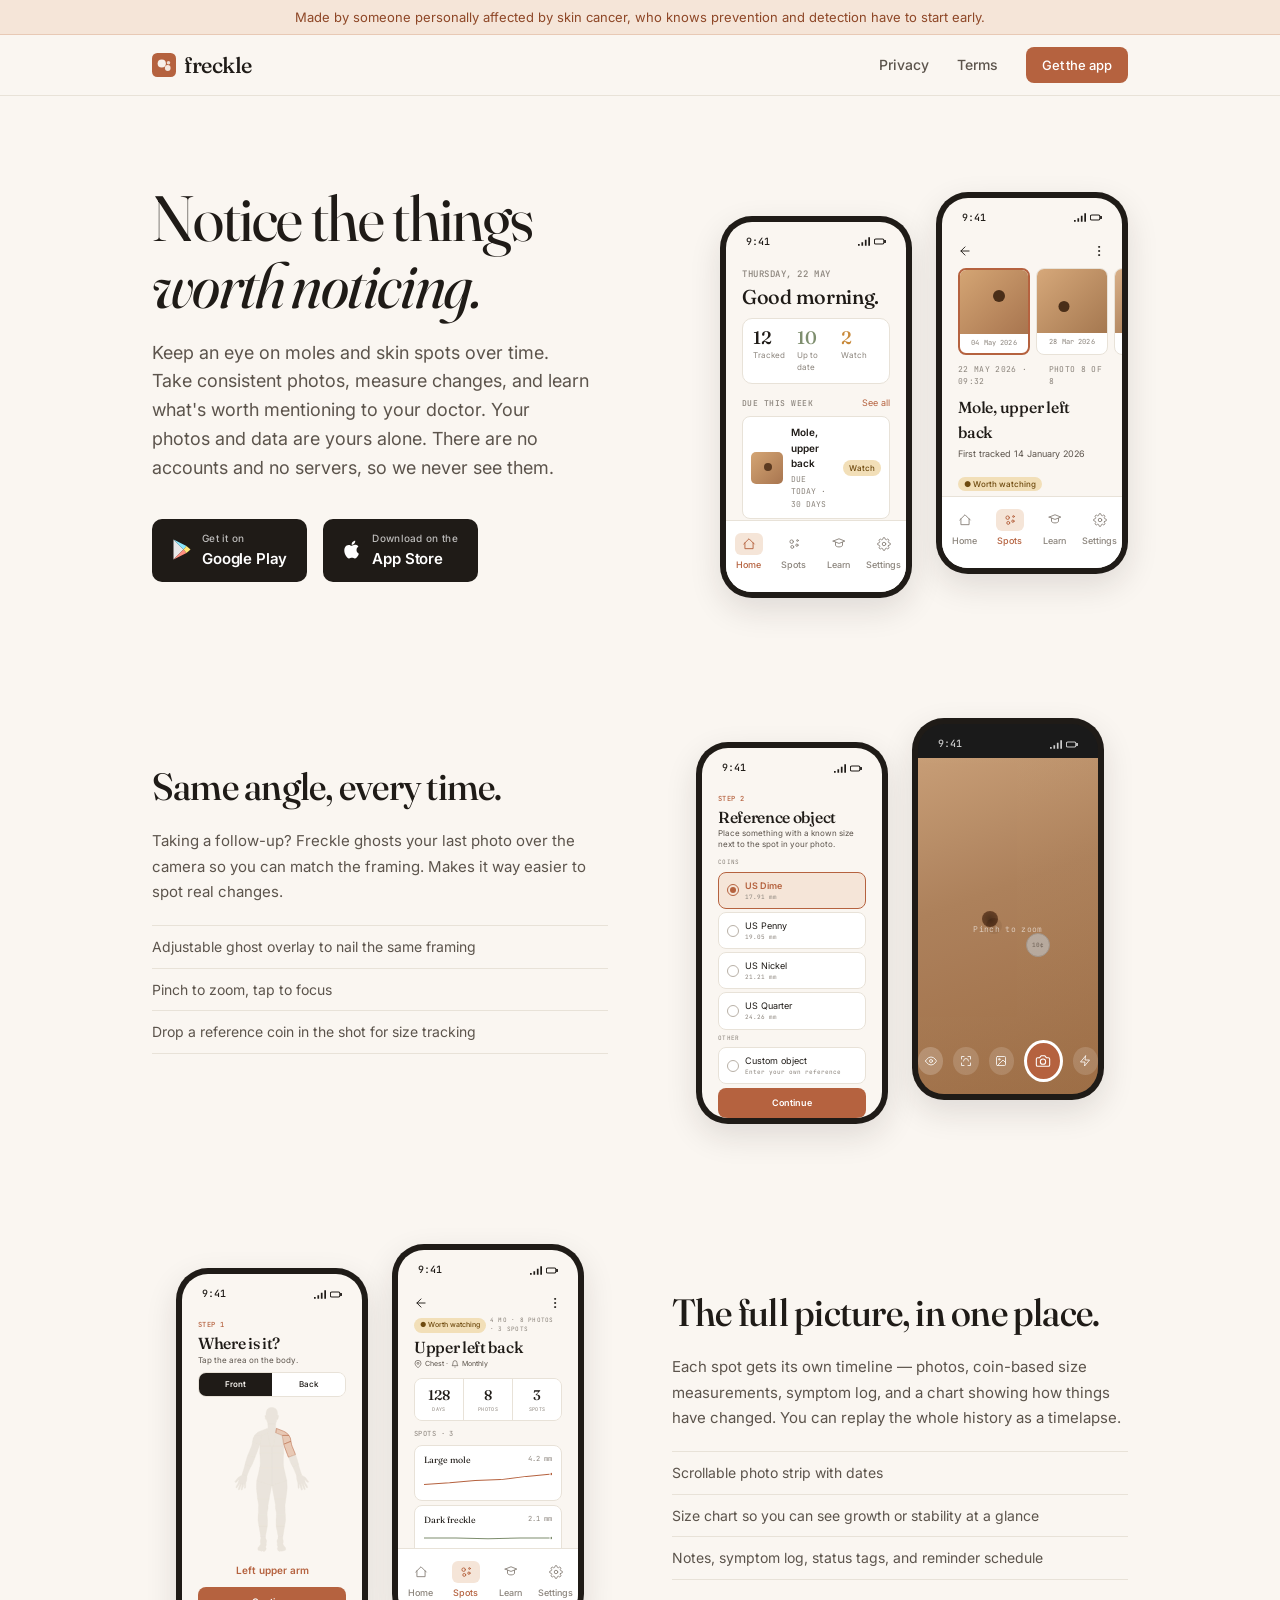
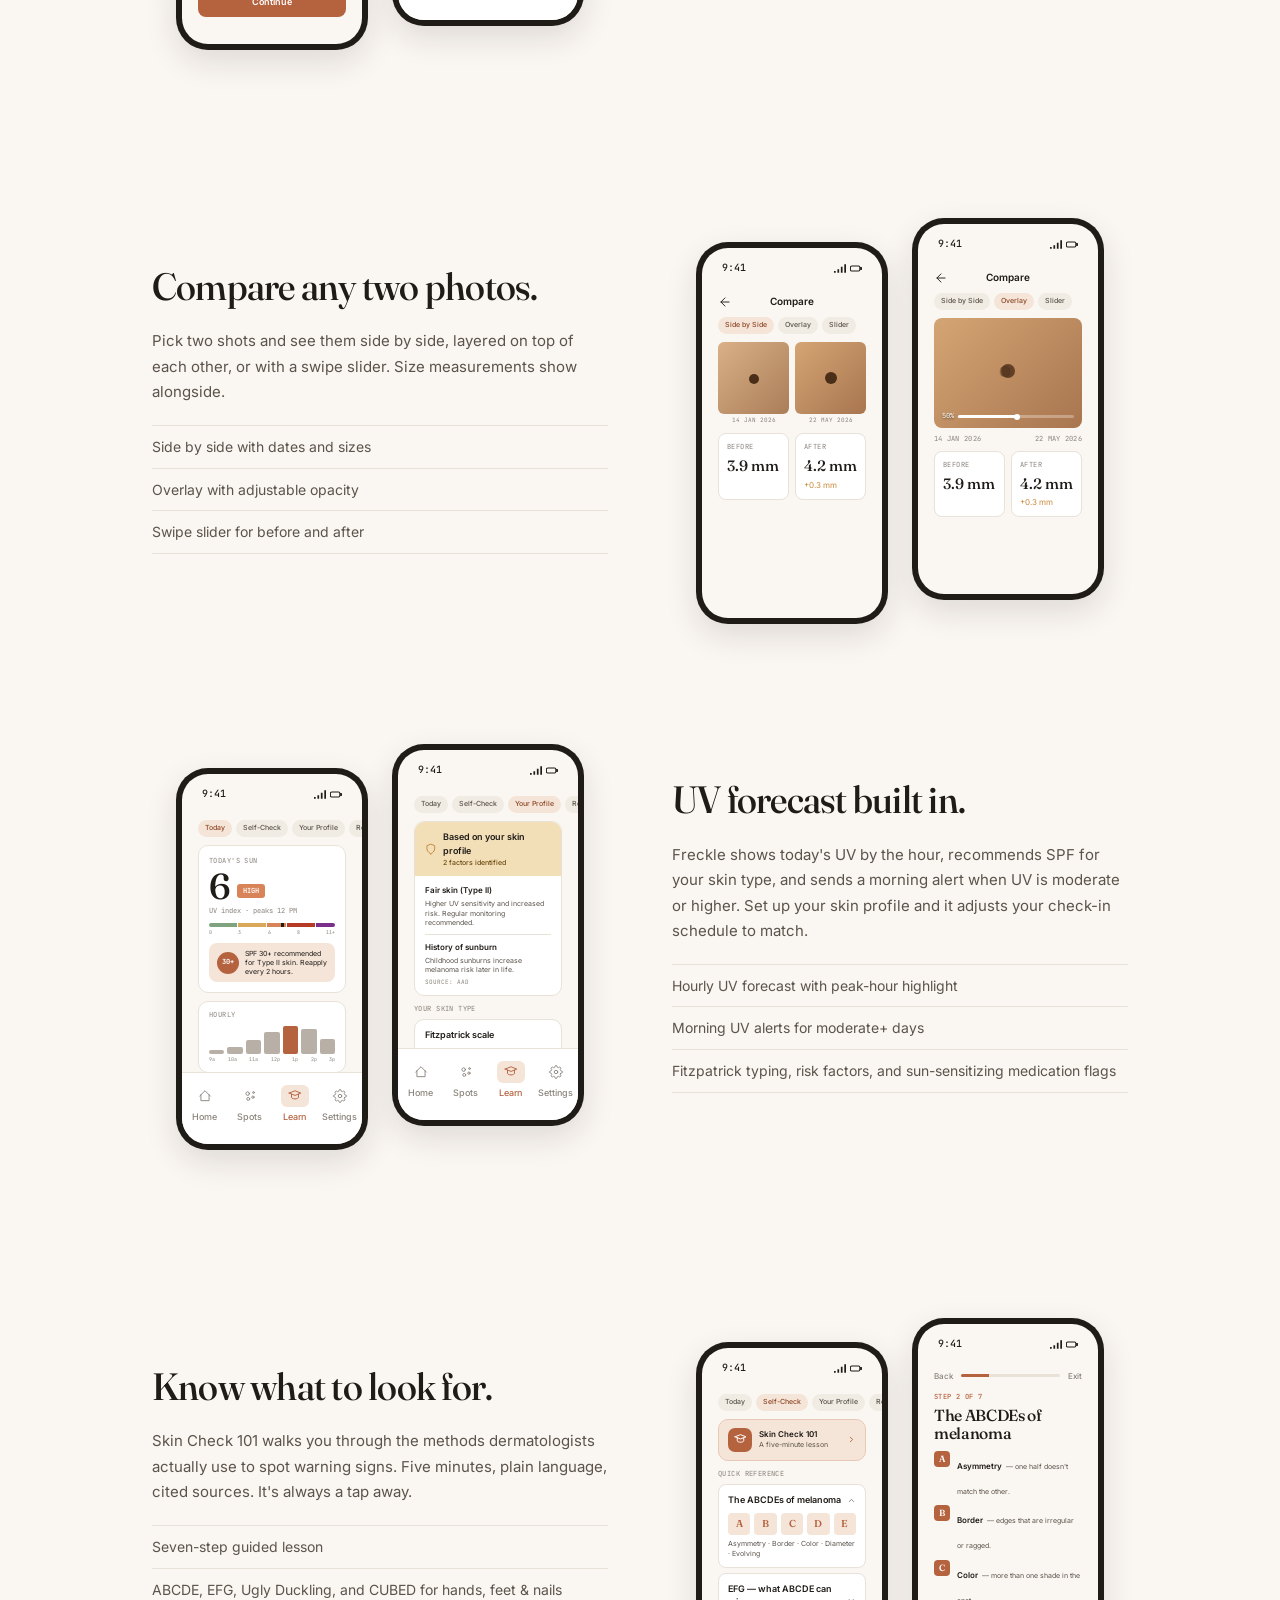
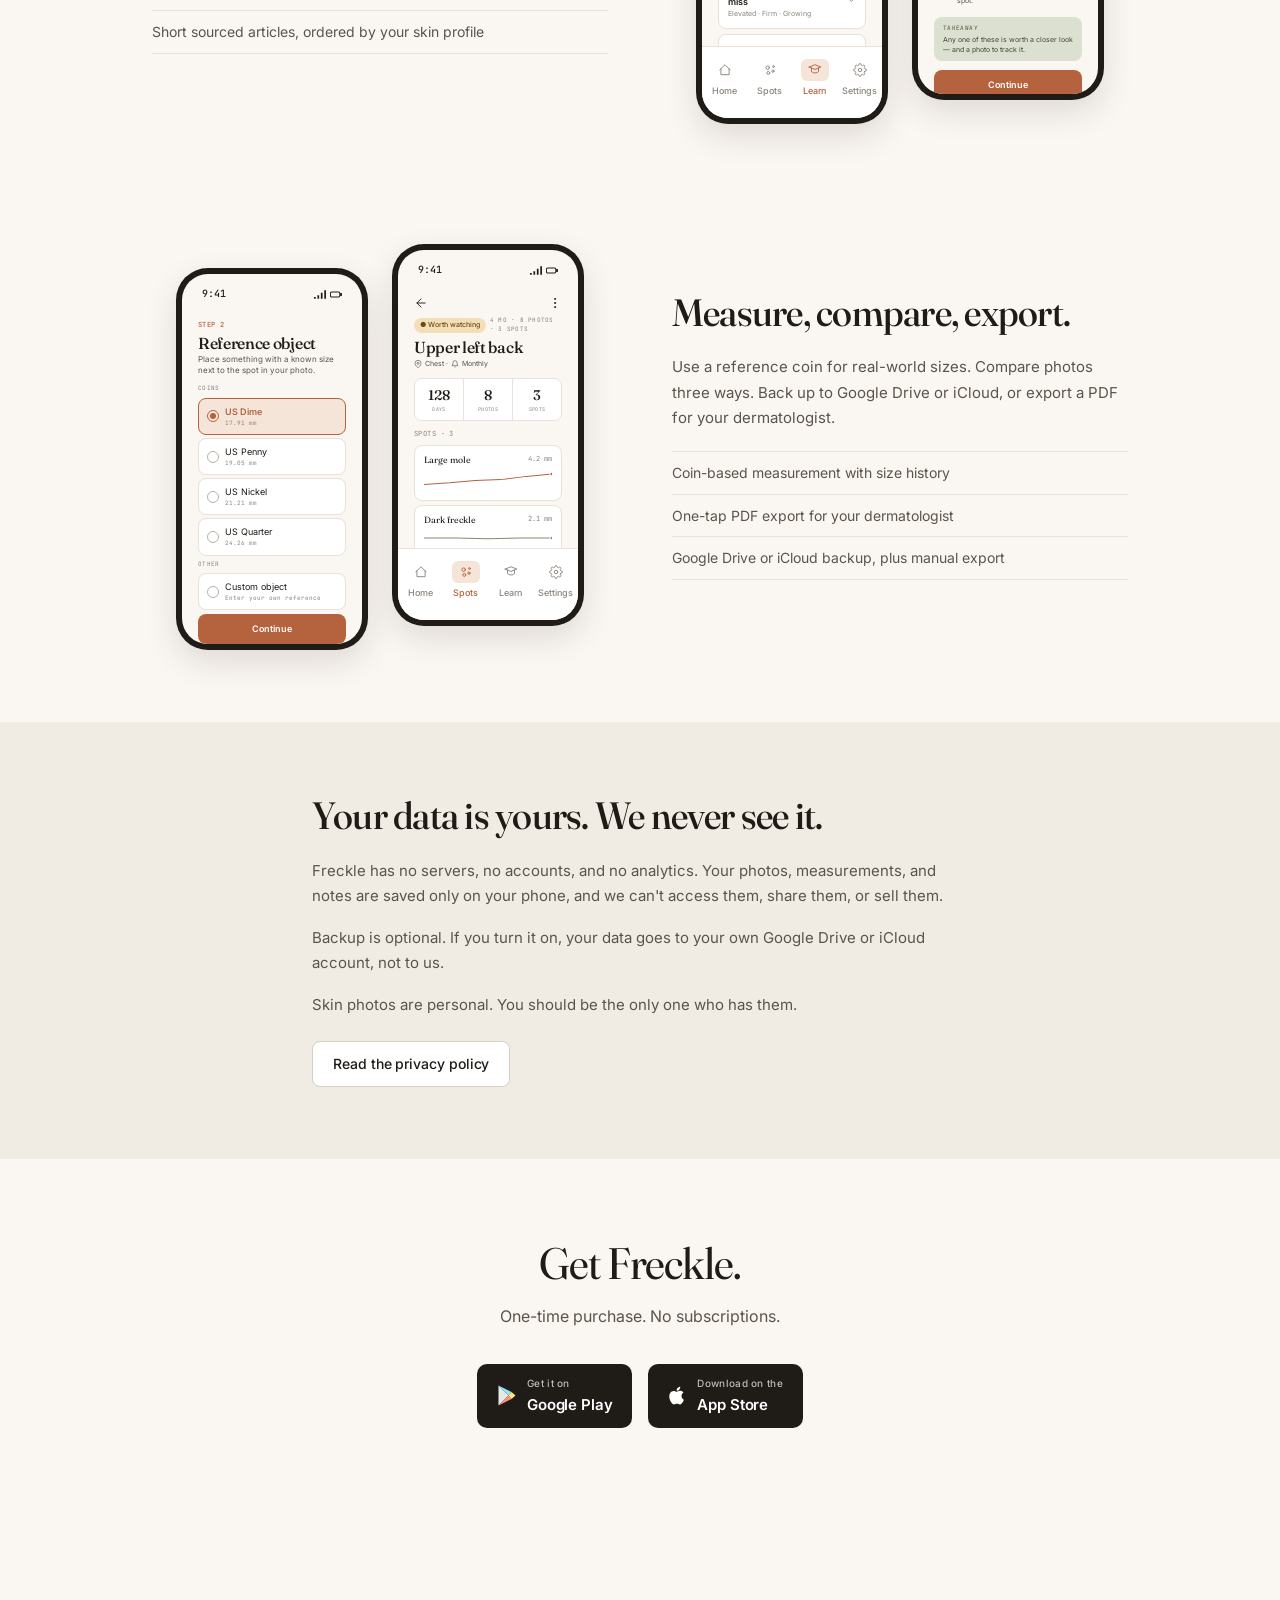
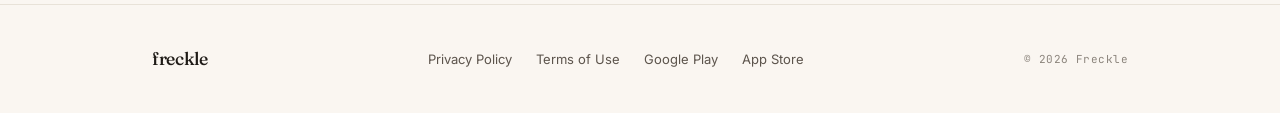
==== index.html @ 325bd7cc "Cache-bust stylesheet so the mobile nav fix loads Browsers holding the old style.css showed the new " ====
<!DOCTYPE html>
<html lang="en">
<head>
  <meta charset="UTF-8">
  <meta name="viewport" content="width=device-width, initial-scale=1.0">
  <title>Freckle — Notice things worth noticing</title>
  <meta name="description" content="Keep an eye on moles and skin spots with photos, measurements, and UV alerts. Your photos and data are yours alone. We never see them.">
  <link rel="canonical" href="https://freckle-app.com/">

  <link rel="icon" type="image/svg+xml" href="favicon.svg">

  <meta property="og:title" content="Freckle — Notice things worth noticing">
  <meta property="og:description" content="Keep an eye on moles and skin spots with photos, measurements, and UV alerts. Your photos and data are yours alone. We never see them.">
  <meta property="og:url" content="https://freckle-app.com/">
  <meta property="og:type" content="website">

  <link rel="stylesheet" href="style.css?v=2">

  <style>
    .hero {
      padding: 88px 0 40px;
    }

    .hero .container {
      display: grid;
      grid-template-columns: 1fr 1fr;
      gap: 64px;
      align-items: center;
    }

    .hero-text { max-width: 520px; }

    .hero-headline { margin-bottom: 20px; }

    .hero-sub {
      font-size: 18px;
      line-height: 1.6;
      color: var(--graphite);
      margin-bottom: 36px;
      max-width: 440px;
    }

    .hero-actions {
      display: flex;
      align-items: center;
      gap: 16px;
      flex-wrap: wrap;
    }


    .btn-store {
      display: inline-flex;
      align-items: center;
      gap: 10px;
      background: var(--ink);
      color: white;
      padding: 12px 20px;
      border-radius: 10px;
      font-size: 13px;
      font-weight: 500;
      border: none;
      transition: background 150ms;
      text-decoration: none;
    }
    .btn-store:hover { background: #2e2923; }
    .btn-store-text { display: flex; flex-direction: column; text-align: left; }
    .btn-store-label { font-size: 10px; opacity: 0.7; letter-spacing: 0.03em; margin-bottom: 1px; }
    .btn-store-name { font-size: 15px; font-weight: 600; letter-spacing: -0.01em; }

    .mockup-pair {
      display: flex;
      gap: 24px;
      justify-content: flex-end;
      align-items: flex-end;
    }

    .phone {
      background: var(--ink);
      padding: 6px;
      border-radius: 32px;
      box-shadow: 0 12px 32px rgba(31,27,23,0.12);
      flex-shrink: 0;
    }

    .phone-sm { transform: translateY(24px); }

    .phone-screen {
      background: var(--bone);
      border-radius: 26px;
      overflow: hidden;
      width: 180px;
      display: flex;
      flex-direction: column;
    }

    .phone-status {
      display: flex;
      justify-content: space-between;
      align-items: center;
      padding: 12px 20px 6px;
      font-size: 10px;
      font-family: var(--mono);
      font-weight: 500;
      color: var(--ink);
      flex-shrink: 0;
    }

    .phone-status .ps-right { display: flex; gap: 4px; align-items: center; }

    .phone-body { flex: 1; padding: 12px 16px 8px; overflow: hidden; }

    .phone-nav {
      background: var(--paper);
      border-top: 1px solid var(--hairline);
      display: grid;
      grid-template-columns: repeat(4, 1fr);
      padding: 6px 0 14px;
      flex-shrink: 0;
    }

    .p-nav-item {
      display: flex;
      flex-direction: column;
      align-items: center;
      gap: 3px;
      padding: 6px 2px;
      font-size: 9px;
      color: var(--slate);
      font-weight: 500;
    }
    .p-nav-item.active { color: var(--clay); }

    .p-nav-icon {
      width: 28px;
      height: 22px;
      border-radius: 6px;
      display: flex;
      align-items: center;
      justify-content: center;
    }
    .p-nav-item.active .p-nav-icon { background: var(--clay-tint); }

    .p-greeting { margin-bottom: 10px; }
    .p-greeting .micro { font-size: 9px; }
    .p-greeting h2 {
      font-family: var(--serif);
      font-size: 20px;
      font-weight: 500;
      letter-spacing: -0.015em;
      line-height: 1.15;
      color: var(--ink);
      margin-top: 3px;
      font-variation-settings: "opsz" 36;
    }

    .p-summary {
      background: var(--paper);
      border: 1px solid var(--hairline);
      border-radius: 10px;
      padding: 10px;
      margin-bottom: 12px;
      display: grid;
      grid-template-columns: 1fr 1fr 1fr;
      gap: 6px;
    }
    .p-stat .pn { font-family: var(--serif); font-size: 18px; font-weight: 500; color: var(--ink); line-height: 1; font-variation-settings: "opsz" 36; }
    .p-stat .pl { font-size: 8px; color: var(--slate); margin-top: 2px; }

    .p-section-head {
      display: flex;
      justify-content: space-between;
      align-items: baseline;
      margin-bottom: 6px;
    }
    .p-section-head .micro { font-size: 8px; }
    .p-section-head a { font-size: 9px; color: var(--clay); border: none; }

    .p-spot {
      background: var(--paper);
      border: 1px solid var(--hairline);
      border-radius: 8px;
      padding: 8px;
      display: grid;
      grid-template-columns: 32px 1fr auto;
      gap: 8px;
      align-items: center;
      margin-bottom: 5px;
    }
    .p-thumb {
      width: 32px; height: 32px;
      border-radius: 5px;
      background: linear-gradient(135deg, #d4a574 0%, #a8754f 100%);
      position: relative; overflow: hidden;
      flex-shrink: 0;
    }
    .p-thumb::after {
      content: '';
      position: absolute;
      width: 8px; height: 8px;
      background: #5c3a20;
      border-radius: 50%;
      top: 11px; left: 13px;
    }
    .p-thumb-2 { background: linear-gradient(135deg, #d8b58e 0%, #b08560 100%); }
    .p-spot-name { font-size: 10px; font-weight: 600; color: var(--ink); margin-bottom: 1px; }
    .p-spot-when { font-family: var(--mono); font-size: 8px; color: var(--slate); }
    .p-tag { font-size: 8px; padding: 2px 6px; border-radius: 999px; font-family: var(--sans); font-weight: 500; white-space: nowrap; }
    .p-tag-watch   { background: var(--amber-light); color: #6E4A0F; }
    .p-tag-stable  { background: var(--sage-light);  color: #4F5C3F; }

    .p-gallery {
      display: flex;
      gap: 6px;
      margin: 0 -16px 8px;
      padding: 0 16px;
      overflow: hidden;
    }
    .p-gallery-card {
      flex-shrink: 0;
      width: 72px;
      border-radius: 8px;
      overflow: hidden;
      background: var(--paper);
      border: 1px solid var(--hairline);
    }
    .p-gallery-card.p-gallery-active {
      border: 2px solid var(--clay);
    }
    .p-gallery-card.p-gallery-peek {
      width: 28px;
    }
    .p-gallery-img {
      height: 64px;
      background: linear-gradient(135deg, #d4a574 0%, #a8754f 100%);
      position: relative;
    }
    .p-gallery-img::after {
      content: '';
      position: absolute;
      width: 12px; height: 12px;
      background: #4a2e18;
      border-radius: 50%;
      top: 20px; left: 58%;
      transform: translateX(-50%);
    }
    .p-gallery-img-2 {
      background: linear-gradient(135deg, #d6a87a 0%, #a57850 100%);
    }
    .p-gallery-img-2::after { top: 32px !important; left: 38% !important; width: 11px !important; height: 11px !important; }
    .p-gallery-img-3 {
      background: linear-gradient(135deg, #d9b088 0%, #aa7e58 100%);
    }
    .p-gallery-img-3::after { top: 27px !important; left: 52% !important; width: 10px !important; height: 10px !important; }
    .p-gallery-date {
      font-family: var(--mono);
      font-size: 7px;
      color: var(--slate);
      padding: 4px;
      text-align: center;
      letter-spacing: 0.02em;
    }
    .p-gallery-peek .p-gallery-date { display: none; }

    .p-settings-section { margin-bottom: 10px; }
    .p-settings-label {
      font-family: var(--mono);
      font-size: 7px;
      color: var(--slate);
      letter-spacing: 0.06em;
      text-transform: uppercase;
      margin-bottom: 4px;
    }
    .p-settings-card {
      background: var(--paper);
      border: 1px solid var(--hairline);
      border-radius: 8px;
      padding: 8px 10px;
    }
    .p-settings-row {
      display: flex;
      justify-content: space-between;
      align-items: center;
      font-size: 10px;
      color: var(--ink);
    }
    .p-settings-sub { font-size: 8px; color: var(--slate); margin-top: 1px; }
    .p-toggle {
      width: 24px; height: 14px;
      background: var(--sage);
      border-radius: 7px;
      position: relative;
      flex-shrink: 0;
    }
    .p-toggle::after {
      content: '';
      position: absolute;
      width: 10px; height: 10px;
      background: white;
      border-radius: 50%;
      top: 2px; right: 2px;
    }
    .p-toggle-off { background: var(--shell); }
    .p-toggle-off::after { right: auto; left: 2px; }
    .p-settings-btn {
      background: var(--clay);
      color: white;
      border: none;
      border-radius: 6px;
      padding: 6px 0;
      font-size: 9px;
      font-weight: 600;
      width: 100%;
      text-align: center;
      margin-top: 4px;
    }
    .p-settings-btn-outline {
      background: transparent;
      color: var(--ink);
      border: 1px solid var(--border);
      border-radius: 6px;
      padding: 5px 0;
      font-size: 9px;
      font-weight: 500;
      width: 100%;
      text-align: center;
      margin-top: 4px;
    }

    .p-learn-header {
      background: var(--paper);
      border-radius: 8px;
      padding: 10px;
      margin-bottom: 10px;
      border: 1px solid var(--hairline);
    }
    .p-learn-header h3 {
      font-family: var(--serif);
      font-size: 13px;
      font-weight: 600;
      color: var(--ink);
      margin-bottom: 3px;
      font-variation-settings: "opsz" 36;
    }
    .p-learn-header p {
      font-size: 8px;
      color: var(--graphite);
      line-height: 1.4;
    }
    .p-learn-disclaimer {
      background: var(--stone);
      border-radius: 6px;
      padding: 6px 8px;
      font-size: 7px;
      color: var(--graphite);
      margin-top: 6px;
      display: flex;
      gap: 5px;
      align-items: flex-start;
    }
    .p-abcde-card {
      background: var(--paper);
      border-radius: 8px;
      padding: 10px;
      border: 1px solid var(--hairline);
      margin-bottom: 10px;
    }
    .p-abcde-card h4 {
      font-size: 10px;
      font-weight: 600;
      color: var(--ink);
      margin-bottom: 4px;
    }
    .p-abcde-visual {
      height: 50px;
      border-radius: 6px;
      display: flex;
      align-items: center;
      justify-content: center;
      margin-bottom: 6px;
      position: relative;
    }
    .p-abcde-letter {
      font-family: var(--serif);
      font-size: 28px;
      font-weight: 500;
      color: var(--clay);
      opacity: 0.2;
      font-variation-settings: "opsz" 144;
    }
    .p-abcde-dots {
      display: flex;
      gap: 4px;
      justify-content: center;
      margin-top: 4px;
    }
    .p-abcde-dot {
      width: 5px; height: 5px;
      border-radius: 50%;
      background: var(--shell);
    }
    .p-abcde-dot-active { background: var(--clay); }
    .p-abcde-desc { font-size: 8px; color: var(--graphite); line-height: 1.4; }

    .p-cam-bg {
      background: #1a1a1a;
      border-radius: 26px;
      overflow: hidden;
      display: flex;
      flex-direction: column;
    }
    .p-cam-bg .phone-status { color: #ccc; }
    .p-cam-body { flex: 1; position: relative; overflow: hidden; }
    .p-cam-viewfinder {
      position: absolute; inset: 0;
      background: linear-gradient(160deg, #c9a07a 0%, #b08560 40%, #a07048 100%);
    }
    .p-cam-mole {
      position: absolute;
      width: 16px; height: 16px;
      background: radial-gradient(circle, #2a1508 0%, #4a2814 70%, #5c3a20 100%);
      border-radius: 50%;
      top: 48%; left: 40%;
      transform: translate(-50%, -50%);
    }
    .p-cam-overlay {
      position: absolute; inset: 0;
      background: linear-gradient(160deg, #c4996f 0%, #a87a52 40%, #966840 100%);
      opacity: 0.3;
    }
    .p-cam-overlay-mole {
      position: absolute;
      width: 16px; height: 16px;
      background: radial-gradient(circle, #2a1508 0%, #4a2814 70%, #5c3a20 100%);
      border-radius: 50%;
      top: 50%; left: 42%;
      transform: translate(-50%, -50%);
      opacity: 0.35;
    }
    .p-cam-coin {
      position: absolute;
      width: 24px; height: 24px;
      border-radius: 50%;
      background: #c0c0c0;
      border: 1px solid #a0a0a0;
      top: 52%; left: 60%;
      display: flex; align-items: center; justify-content: center;
      font-size: 6px; font-weight: 700; color: #707070; font-family: var(--mono); line-height: 1;
    }
    .p-cam-controls-top {
      position: absolute; top: 0; left: 0; right: 0;
      background: rgba(0,0,0,0.5);
      padding: 8px 10px;
      display: flex;
      flex-direction: column;
      gap: 4px;
    }
    .p-cam-row {
      display: flex;
      align-items: center;
      justify-content: space-between;
      font-size: 8px;
      color: #ddd;
    }
    .p-cam-toggle {
      width: 20px; height: 12px;
      background: var(--clay);
      border-radius: 6px;
      position: relative;
    }
    .p-cam-toggle::after {
      content: '';
      position: absolute;
      width: 8px; height: 8px;
      background: white;
      border-radius: 50%;
      top: 2px; right: 2px;
    }
    .p-cam-slider-track {
      flex: 1;
      height: 3px;
      background: #555;
      border-radius: 2px;
      margin: 0 6px;
      position: relative;
    }
    .p-cam-slider-fill {
      height: 100%;
      width: 30%;
      background: var(--clay);
      border-radius: 2px;
    }
    .p-cam-slider-thumb {
      position: absolute;
      width: 8px; height: 8px;
      background: white;
      border-radius: 50%;
      top: -2.5px; left: 28%;
    }
    .p-cam-bottom {
      position: absolute; bottom: 12px; left: 0; right: 0;
      display: flex;
      justify-content: center;
      align-items: center;
      gap: 10px;
    }
    .p-cam-btn {
      width: 28px; height: 28px;
      border-radius: 50%;
      background: rgba(255,255,255,0.15);
      display: flex; align-items: center; justify-content: center;
    }
    .p-cam-btn-capture {
      width: 42px; height: 42px;
      border-radius: 50%;
      background: var(--clay);
      border: 3px solid white;
      display: flex; align-items: center; justify-content: center;
    }

    .p-loc-selected {
      background: var(--paper);
      border: 1px solid var(--hairline);
      border-radius: 8px;
      padding: 8px 10px;
      display: flex;
      justify-content: space-between;
      align-items: center;
      margin-bottom: 8px;
    }
    .p-loc-selected-name { font-size: 10px; font-weight: 600; color: var(--ink); }
    .p-loc-chips {
      display: flex;
      flex-wrap: wrap;
      gap: 4px;
      margin-bottom: 8px;
    }
    .p-loc-chip {
      font-size: 7px;
      padding: 3px 7px;
      border-radius: 999px;
      background: var(--stone);
      color: var(--graphite);
      font-weight: 500;
      white-space: nowrap;
    }
    .p-loc-chip-active {
      background: var(--clay-tint);
      color: var(--clay-deep);
    }
    .p-loc-item {
      background: var(--paper);
      border: 1px solid var(--hairline);
      border-radius: 6px;
      padding: 7px 10px;
      font-size: 9px;
      color: var(--ink);
      margin-bottom: 4px;
    }
    .p-loc-item-selected {
      border-color: var(--clay);
      font-weight: 600;
    }

    .feature-showcase {
      padding: 96px 0 72px;
    }
    .feature-showcase.reverse { padding-top: 72px; padding-bottom: 96px; }
    .feature-showcase .container {
      display: grid;
      grid-template-columns: 1fr 1fr;
      gap: 64px;
      align-items: center;
    }
    .feature-showcase.reverse .container {
      direction: rtl;
    }
    .feature-showcase.reverse .container > * {
      direction: ltr;
    }
    .feature-showcase-text .micro { margin-bottom: 16px; display: block; }
    .feature-showcase-text h2 {
      font-family: var(--serif);
      font-size: clamp(28px, 3.5vw, 38px);
      font-weight: 500;
      letter-spacing: -0.02em;
      line-height: 1.15;
      font-variation-settings: "opsz" 80;
      color: var(--ink);
      margin-bottom: 20px;
    }
    .feature-showcase-text p {
      font-size: 15px;
      line-height: 1.7;
      color: var(--graphite);
      margin-bottom: 16px;
    }
    .feature-showcase-phones {
      display: flex;
      gap: 24px;
      justify-content: center;
      align-items: flex-start;
    }
    .feature-detail-list {
      list-style: none;
      padding: 0;
      margin: 20px 0 0;
    }
    .feature-detail-list li {
      font-size: 14px;
      line-height: 1.55;
      color: var(--graphite);
      padding: 10px 0;
      border-top: 1px solid var(--hairline);
      break-inside: avoid;
    }
    .feature-detail-list li:last-child { border-bottom: 1px solid var(--hairline); }

    @media (max-width: 900px) {
      .feature-showcase .container { grid-template-columns: 1fr; gap: 48px; }
      .feature-showcase.reverse .container { direction: ltr; }
      .feature-showcase-phones { justify-content: center; }
    }
    @media (max-width: 600px) {
      .feature-showcase, .feature-showcase.reverse { padding: 48px 0; }
    }
    .p-photo-meta {
      display: flex;
      justify-content: space-between;
      font-family: var(--mono);
      font-size: 8px;
      color: var(--slate);
      letter-spacing: 0.04em;
      text-transform: uppercase;
      margin-bottom: 8px;
    }
    .p-detail-title {
      font-family: var(--serif);
      font-size: 16px;
      font-weight: 500;
      letter-spacing: -0.015em;
      color: var(--ink);
      margin-bottom: 2px;
      font-variation-settings: "opsz" 36;
    }
    .p-detail-sub { font-size: 9px; color: var(--graphite); margin-bottom: 8px; }
    .p-measures {
      display: grid;
      grid-template-columns: 1fr 1fr;
      gap: 6px;
      margin-top: 8px;
    }
    .p-measure {
      background: var(--paper);
      border: 1px solid var(--hairline);
      border-radius: 8px;
      padding: 8px;
    }
    .p-measure .ml { font-family: var(--mono); font-size: 7px; color: var(--slate); letter-spacing: 0.06em; text-transform: uppercase; }
    .p-measure .mv { font-family: var(--serif); font-size: 15px; color: var(--ink); margin-top: 1px; font-weight: 500; font-variation-settings: "opsz" 36; }
    .p-measure .md { font-size: 8px; color: var(--amber); margin-top: 1px; }



    .privacy-section {
      padding: 72px 0;
      background: var(--stone);
    }

    .privacy-section .container { max-width: 720px; }

    .privacy-text .micro { margin-bottom: 16px; display: block; }

    .privacy-text h2 {
      font-family: var(--serif);
      font-size: clamp(28px, 3.5vw, 38px);
      font-weight: 500;
      letter-spacing: -0.02em;
      line-height: 1.15;
      font-variation-settings: "opsz" 80;
      color: var(--ink);
      margin-bottom: 20px;
    }

    .privacy-text p {
      font-size: 15px;
      line-height: 1.7;
      color: var(--graphite);
      margin-bottom: 16px;
    }






    .download-section {
      padding: 80px 0;
      text-align: center;
    }

    .download-section .micro { margin-bottom: 16px; display: block; }

    .download-section h2 {
      font-family: var(--serif);
      font-size: clamp(28px, 4vw, 44px);
      font-weight: 400;
      letter-spacing: -0.025em;
      line-height: 1.1;
      font-variation-settings: "opsz" 80;
      color: var(--ink);
      margin-bottom: 16px;
    }

    .download-section p {
      font-size: 16px;
      color: var(--graphite);
      max-width: 420px;
      margin: 0 auto 36px;
    }

    .download-actions {
      display: flex;
      align-items: center;
      justify-content: center;
      gap: 16px;
      flex-wrap: wrap;
    }



    @media (max-width: 900px) {
      .hero .container { grid-template-columns: 1fr; gap: 48px; }
      .hero-text { max-width: 100%; }
      .mockup-pair { justify-content: center; }
    }

    @media (max-width: 600px) {
      .hero { padding: 56px 0 48px; }
      .privacy-section { padding: 56px 0; }
      .download-section { padding: 56px 0; }
      .phone { transform: scale(0.78); transform-origin: top center; margin: -20px -10px; }
      .phone-sm { transform: scale(0.78); transform-origin: top center; margin: -20px -10px; }
      .mockup-pair, .feature-showcase-phones { gap: 0; align-items: flex-start; }
    }
    @media (max-width: 380px) {
      .phone { transform: scale(0.65); margin: -30px -16px; }
      .phone-sm { transform: scale(0.65); margin: -30px -16px; }
    }
  </style>
</head>
<body>

<div class="maker-note">
  <div class="container">
    <p>Made by someone personally affected by skin cancer, who knows prevention and detection have to start early.</p>
  </div>
</div>
<nav class="site-nav">
  <div class="container">
    <a href="/" class="nav-logo">
      <img src="favicon.svg" alt="" class="nav-logo-mark" width="24" height="24">
      freckle
    </a>
    <div class="nav-links">
      <a href="privacy.html">Privacy</a>
      <a href="terms.html">Terms</a>
      <a href="#download" class="btn btn-primary" style="padding: 8px 16px; font-size: 13px;">Get the app</a>
    </div>
  </div>
</nav>
<section class="hero">
  <div class="container">

    <div class="hero-text">

      <h1 class="display hero-headline">Notice the things<br><em>worth noticing.</em></h1>

      <p class="hero-sub">Keep an eye on moles and skin spots over time. Take consistent photos, measure changes, and learn what's worth mentioning to your doctor. Your photos and data are yours alone. There are no accounts and no servers, so we never see them.</p>

      <div class="hero-actions">
        <a href="https://play.google.com/store/apps/details?id=com.freckle.android" target="_blank" rel="noopener" class="btn-store">
          <svg width="20" height="22" viewBox="0 0 20 22" fill="none" xmlns="http://www.w3.org/2000/svg" aria-hidden="true">
            <path d="M1.5 0.5L11.5 10.5L1.5 20.5V0.5Z" fill="white" opacity="0.9"/>
            <path d="M14.5 7L1.5 0.5L11.5 10.5L14.5 7Z" fill="#8BE8FF"/>
            <path d="M14.5 14L11.5 10.5L1.5 20.5L14.5 14Z" fill="#FF8F80"/>
            <path d="M14.5 7L11.5 10.5L14.5 14L18.5 10.5L14.5 7Z" fill="#FFE877"/>
          </svg>
          <div class="btn-store-text">
            <span class="btn-store-label">Get it on</span>
            <span class="btn-store-name">Google Play</span>
          </div>
        </a>
        <a href="https://apps.apple.com/us/app/freckle-app/id6777828034" target="_blank" rel="noopener" class="btn-store">
          <svg width="19" height="22" viewBox="0 0 24 24" fill="white" xmlns="http://www.w3.org/2000/svg" aria-hidden="true">
            <path d="M17.05 12.04c-.03-2.86 2.34-4.24 2.44-4.31-1.33-1.95-3.4-2.21-4.14-2.24-1.76-.18-3.44 1.04-4.33 1.04-.89 0-2.27-1.02-3.73-.99-1.92.03-3.69 1.12-4.68 2.84-2 3.46-.51 8.58 1.43 11.39.95 1.38 2.08 2.92 3.57 2.86 1.43-.06 1.97-.92 3.7-.92 1.72 0 2.21.92 3.72.89 1.54-.03 2.51-1.4 3.45-2.79 1.09-1.6 1.54-3.15 1.56-3.23-.03-.02-2.99-1.15-3.02-4.55zM14.28 3.87c.79-.96 1.32-2.29 1.17-3.62-1.14.05-2.51.76-3.32 1.72-.73.85-1.37 2.2-1.2 3.5 1.27.1 2.57-.65 3.35-1.6z"/>
          </svg>
          <div class="btn-store-text">
            <span class="btn-store-label">Download on the</span>
            <span class="btn-store-name">App Store</span>
          </div>
        </a>
      </div>
    </div>

    <div class="mockup-pair" aria-hidden="true">

      <div class="phone phone-sm">
        <div class="phone-screen" style="height: 370px;">
          <div class="phone-status">
            <span>9:41</span>
            <div class="ps-right">
              <svg width="12" height="9" viewBox="0 0 14 10" fill="currentColor"><path d="M0 8h2v2H0zm4-2h2v4H4zm4-3h2v7H8zm4-3h2v10h-2z"/></svg>
              <svg width="12" height="9" viewBox="0 0 14 10" fill="none" stroke="currentColor" stroke-width="1.2"><rect x="0.5" y="2" width="11" height="6" rx="1.5"/><rect x="12" y="4" width="1.5" height="2"/></svg>
            </div>
          </div>
          <div class="phone-body">
            <div class="p-greeting">
              <div class="micro">Thursday, 22 May</div>
              <h2>Good morning.</h2>
            </div>
            <div class="p-summary">
              <div class="p-stat"><div class="pn">12</div><div class="pl">Tracked</div></div>
              <div class="p-stat"><div class="pn" style="color:var(--sage);">10</div><div class="pl">Up to date</div></div>
              <div class="p-stat"><div class="pn" style="color:var(--amber);">2</div><div class="pl">Watch</div></div>
            </div>
            <div class="p-section-head">
              <span class="micro">Due this week</span>
              <a href="#">See all</a>
            </div>
            <div class="p-spot">
              <div class="p-thumb"></div>
              <div>
                <div class="p-spot-name">Mole, upper back</div>
                <div class="p-spot-when">DUE TODAY · 30 DAYS</div>
              </div>
              <span class="p-tag p-tag-watch">Watch</span>
            </div>
            <div class="p-spot">
              <div class="p-thumb p-thumb-2"></div>
              <div>
                <div class="p-spot-name">Sun spot, R cheek</div>
                <div class="p-spot-when">DUE IN 3 DAYS</div>
              </div>
              <span class="p-tag p-tag-stable">Stable</span>
            </div>
          </div>
          <div class="phone-nav">
            <div class="p-nav-item active">
              <div class="p-nav-icon"><svg width="14" height="14" viewBox="0 0 24 24" fill="none" stroke="currentColor" stroke-width="1.6" stroke-linecap="round" stroke-linejoin="round"><path d="M3 12l9-9 9 9"/><path d="M5 10v10h14V10"/></svg></div>
              Home
            </div>
            <div class="p-nav-item">
              <div class="p-nav-icon"><svg width="14" height="14" viewBox="0 0 24 24" fill="none" stroke="currentColor" stroke-width="1.6" stroke-linecap="round" stroke-linejoin="round"><circle cx="8" cy="8" r="3"/><circle cx="17" cy="14" r="2"/><circle cx="9" cy="17" r="2.5"/><circle cx="18" cy="6" r="1.5"/></svg></div>
              Spots
            </div>
            <div class="p-nav-item">
              <div class="p-nav-icon"><svg width="14" height="14" viewBox="0 0 24 24" fill="none" stroke="currentColor" stroke-width="1.6" stroke-linecap="round" stroke-linejoin="round"><path d="M2 7l10-4 10 4-10 4-10-4z"/><path d="M6 9v5c0 2 3 3 6 3s6-1 6-3V9"/></svg></div>
              Learn
            </div>
            <div class="p-nav-item">
              <div class="p-nav-icon"><svg width="14" height="14" viewBox="0 0 24 24" fill="none" stroke="currentColor" stroke-width="1.6" stroke-linecap="round" stroke-linejoin="round"><circle cx="12" cy="12" r="3"/><path d="M19.4 15a1.65 1.65 0 0 0 .33 1.82l.06.06a2 2 0 1 1-2.83 2.83l-.06-.06a1.65 1.65 0 0 0-1.82-.33 1.65 1.65 0 0 0-1 1.51V21a2 2 0 0 1-4 0v-.09A1.65 1.65 0 0 0 9 19.4a1.65 1.65 0 0 0-1.82.33l-.06.06a2 2 0 1 1-2.83-2.83l.06-.06A1.65 1.65 0 0 0 4.68 15a1.65 1.65 0 0 0-1.51-1H3a2 2 0 0 1 0-4h.09A1.65 1.65 0 0 0 4.6 9a1.65 1.65 0 0 0-.33-1.82l-.06-.06a2 2 0 1 1 2.83-2.83l.06.06A1.65 1.65 0 0 0 9 4.68a1.65 1.65 0 0 0 1-1.51V3a2 2 0 0 1 4 0v.09a1.65 1.65 0 0 0 1 1.51 1.65 1.65 0 0 0 1.82-.33l.06-.06a2 2 0 1 1 2.83 2.83l-.06.06A1.65 1.65 0 0 0 19.4 9a1.65 1.65 0 0 0 1.51 1H21a2 2 0 0 1 0 4h-.09a1.65 1.65 0 0 0-1.51 1z"/></svg></div>
              Settings
            </div>
          </div>
        </div>
      </div>

      <div class="phone">
        <div class="phone-screen" style="height: 370px;">
          <div class="phone-status">
            <span>9:41</span>
            <div class="ps-right">
              <svg width="12" height="9" viewBox="0 0 14 10" fill="currentColor"><path d="M0 8h2v2H0zm4-2h2v4H4zm4-3h2v7H8zm4-3h2v10h-2z"/></svg>
              <svg width="12" height="9" viewBox="0 0 14 10" fill="none" stroke="currentColor" stroke-width="1.2"><rect x="0.5" y="2" width="11" height="6" rx="1.5"/><rect x="12" y="4" width="1.5" height="2"/></svg>
            </div>
          </div>
          <div class="phone-body">
            <div style="display:flex; justify-content: space-between; margin-bottom: 10px;">
              <svg width="14" height="14" viewBox="0 0 24 24" fill="none" stroke="currentColor" stroke-width="1.6" stroke-linecap="round" stroke-linejoin="round" style="color:var(--ink)"><path d="M19 12H5M12 19l-7-7 7-7"/></svg>
              <svg width="14" height="14" viewBox="0 0 24 24" fill="none" stroke="currentColor" stroke-width="1.6" stroke-linecap="round" stroke-linejoin="round" style="color:var(--ink)"><circle cx="12" cy="12" r="1"/><circle cx="12" cy="5" r="1"/><circle cx="12" cy="19" r="1"/></svg>
            </div>
            <div class="p-gallery">
              <div class="p-gallery-card p-gallery-active">
                <div class="p-gallery-img"></div>
                <div class="p-gallery-date">04 May 2026</div>
              </div>
              <div class="p-gallery-card">
                <div class="p-gallery-img p-gallery-img-2"></div>
                <div class="p-gallery-date">28 Mar 2026</div>
              </div>
              <div class="p-gallery-card p-gallery-peek">
                <div class="p-gallery-img p-gallery-img-3"></div>
                <div class="p-gallery-date">14 Jan 2026</div>
              </div>
            </div>
            <div class="p-photo-meta">
              <span>22 MAY 2026 · 09:32</span>
              <span>PHOTO 8 OF 8</span>
            </div>
            <div class="p-detail-title">Mole, upper left back</div>
            <div class="p-detail-sub">First tracked 14 January 2026</div>
            <span class="p-tag p-tag-watch">● Worth watching</span>
            <div class="p-measures">
              <div class="p-measure">
                <div class="ml">Size</div>
                <div class="mv">4.2 mm</div>
                <div class="md">+0.3 mm</div>
              </div>
              <div class="p-measure">
                <div class="ml">Reference</div>
                <div class="mv">US Dime</div>
              </div>
            </div>
          </div>
          <div class="phone-nav">
            <div class="p-nav-item">
              <div class="p-nav-icon"><svg width="14" height="14" viewBox="0 0 24 24" fill="none" stroke="currentColor" stroke-width="1.6" stroke-linecap="round" stroke-linejoin="round"><path d="M3 12l9-9 9 9"/><path d="M5 10v10h14V10"/></svg></div>
              Home
            </div>
            <div class="p-nav-item active">
              <div class="p-nav-icon"><svg width="14" height="14" viewBox="0 0 24 24" fill="none" stroke="currentColor" stroke-width="1.6" stroke-linecap="round" stroke-linejoin="round"><circle cx="8" cy="8" r="3"/><circle cx="17" cy="14" r="2"/><circle cx="9" cy="17" r="2.5"/><circle cx="18" cy="6" r="1.5"/></svg></div>
              Spots
            </div>
            <div class="p-nav-item">
              <div class="p-nav-icon"><svg width="14" height="14" viewBox="0 0 24 24" fill="none" stroke="currentColor" stroke-width="1.6" stroke-linecap="round" stroke-linejoin="round"><path d="M2 7l10-4 10 4-10 4-10-4z"/><path d="M6 9v5c0 2 3 3 6 3s6-1 6-3V9"/></svg></div>
              Learn
            </div>
            <div class="p-nav-item">
              <div class="p-nav-icon"><svg width="14" height="14" viewBox="0 0 24 24" fill="none" stroke="currentColor" stroke-width="1.6" stroke-linecap="round" stroke-linejoin="round"><circle cx="12" cy="12" r="3"/><path d="M19.4 15a1.65 1.65 0 0 0 .33 1.82l.06.06a2 2 0 1 1-2.83 2.83l-.06-.06a1.65 1.65 0 0 0-1.82-.33 1.65 1.65 0 0 0-1 1.51V21a2 2 0 0 1-4 0v-.09A1.65 1.65 0 0 0 9 19.4a1.65 1.65 0 0 0-1.82.33l-.06.06a2 2 0 1 1-2.83-2.83l.06-.06A1.65 1.65 0 0 0 4.68 15a1.65 1.65 0 0 0-1.51-1H3a2 2 0 0 1 0-4h.09A1.65 1.65 0 0 0 4.6 9a1.65 1.65 0 0 0-.33-1.82l-.06-.06a2 2 0 1 1 2.83-2.83l.06.06A1.65 1.65 0 0 0 9 4.68a1.65 1.65 0 0 0 1-1.51V3a2 2 0 0 1 4 0v.09a1.65 1.65 0 0 0 1 1.51 1.65 1.65 0 0 0 1.82-.33l.06-.06a2 2 0 1 1 2.83 2.83l-.06.06A1.65 1.65 0 0 0 19.4 9a1.65 1.65 0 0 0 1.51 1H21a2 2 0 0 1 0 4h-.09a1.65 1.65 0 0 0-1.51 1z"/></svg></div>
              Settings
            </div>
          </div>
        </div>
      </div>

    </div></div>
</section>

<section class="feature-showcase">
  <div class="container">
    <div class="feature-showcase-text">
      <h2>Same angle, every time.</h2>
      <p>Taking a follow-up? Freckle ghosts your last photo over the camera so you can match the framing. Makes it way easier to spot real changes.</p>
      <ul class="feature-detail-list">
        <li>Adjustable ghost overlay to nail the same framing
        </li>
        <li>Pinch to zoom, tap to focus
        </li>
        <li>Drop a reference coin in the shot for size tracking
        </li>
      </ul>
    </div>
    <div class="feature-showcase-phones">
      <div class="phone phone-sm">
        <div class="phone-screen" style="height: 370px;">
          <div class="phone-status">
            <span>9:41</span>
            <div class="ps-right">
              <svg width="12" height="9" viewBox="0 0 14 10" fill="currentColor"><path d="M0 8h2v2H0zm4-2h2v4H4zm4-3h2v7H8zm4-3h2v10h-2z"/></svg>
              <svg width="12" height="9" viewBox="0 0 14 10" fill="none" stroke="currentColor" stroke-width="1.2"><rect x="0.5" y="2" width="11" height="6" rx="1.5"/><rect x="12" y="4" width="1.5" height="2"/></svg>
            </div>
          </div>
          <div class="phone-body">
            <div style="font-family:var(--mono);font-size:7px;color:var(--clay);letter-spacing:0.06em;text-transform:uppercase;font-weight:500;">Step 2</div>
            <div style="font-family:var(--serif);font-size:16px;font-weight:500;color:var(--ink);letter-spacing:-0.02em;line-height:1.15;margin:3px 0 2px;font-variation-settings:'opsz' 36;">Reference object</div>
            <div style="font-size:8px;color:var(--graphite);margin-bottom:8px;line-height:1.4;">Place something with a known size next to the spot in your photo.</div>
            <div style="font-family:var(--mono);font-size:6px;color:var(--slate);letter-spacing:0.06em;text-transform:uppercase;margin-bottom:4px;">Coins</div>
            <div style="background:var(--clay-tint);border:1px solid var(--clay);border-radius:8px;padding:6px 8px;margin-bottom:3px;display:flex;align-items:center;gap:6px;">
              <div style="width:12px;height:12px;border-radius:50%;border:1.5px solid var(--clay);display:flex;align-items:center;justify-content:center;flex-shrink:0;"><div style="width:6px;height:6px;border-radius:50%;background:var(--clay);"></div></div>
              <div style="flex:1;"><div style="font-size:9px;font-weight:600;color:var(--clay);">US Dime</div><div style="font-family:var(--mono);font-size:6px;color:var(--slate);">17.91 mm</div></div>
            </div>
            <div style="background:var(--paper);border:1px solid var(--hairline);border-radius:8px;padding:6px 8px;margin-bottom:3px;display:flex;align-items:center;gap:6px;">
              <div style="width:12px;height:12px;border-radius:50%;border:1.5px solid var(--mist);flex-shrink:0;"></div>
              <div style="flex:1;"><div style="font-size:9px;color:var(--ink);">US Penny</div><div style="font-family:var(--mono);font-size:6px;color:var(--slate);">19.05 mm</div></div>
            </div>
            <div style="background:var(--paper);border:1px solid var(--hairline);border-radius:8px;padding:6px 8px;margin-bottom:3px;display:flex;align-items:center;gap:6px;">
              <div style="width:12px;height:12px;border-radius:50%;border:1.5px solid var(--mist);flex-shrink:0;"></div>
              <div style="flex:1;"><div style="font-size:9px;color:var(--ink);">US Nickel</div><div style="font-family:var(--mono);font-size:6px;color:var(--slate);">21.21 mm</div></div>
            </div>
            <div style="background:var(--paper);border:1px solid var(--hairline);border-radius:8px;padding:6px 8px;margin-bottom:3px;display:flex;align-items:center;gap:6px;">
              <div style="width:12px;height:12px;border-radius:50%;border:1.5px solid var(--mist);flex-shrink:0;"></div>
              <div style="flex:1;"><div style="font-size:9px;color:var(--ink);">US Quarter</div><div style="font-family:var(--mono);font-size:6px;color:var(--slate);">24.26 mm</div></div>
            </div>
            <div style="font-family:var(--mono);font-size:6px;color:var(--slate);letter-spacing:0.06em;text-transform:uppercase;margin:4px 0 4px;">Other</div>
            <div style="background:var(--paper);border:1px solid var(--hairline);border-radius:8px;padding:6px 8px;margin-bottom:3px;display:flex;align-items:center;gap:6px;">
              <div style="width:12px;height:12px;border-radius:50%;border:1.5px solid var(--mist);flex-shrink:0;"></div>
              <div style="flex:1;"><div style="font-size:9px;color:var(--ink);">Custom object</div><div style="font-family:var(--mono);font-size:6px;color:var(--slate);">Enter your own reference</div></div>
            </div>
            <div style="background:var(--clay);color:white;text-align:center;padding:8px;border-radius:8px;font-size:9px;font-weight:600;margin-top:4px;">Continue</div>
          </div>
        </div>
      </div>
      <div class="phone">
        <div class="phone-screen p-cam-bg" style="height: 370px;"> <div class="phone-status" style="color:#ccc;background:transparent;position:relative;z-index:2;">
            <span>9:41</span>
            <div class="ps-right">
              <svg width="12" height="9" viewBox="0 0 14 10" fill="currentColor" style="color:#ccc"><path d="M0 8h2v2H0zm4-2h2v4H4zm4-3h2v7H8zm4-3h2v10h-2z"/></svg>
              <svg width="12" height="9" viewBox="0 0 14 10" fill="none" stroke="#ccc" stroke-width="1.2"><rect x="0.5" y="2" width="11" height="6" rx="1.5"/><rect x="12" y="4" width="1.5" height="2"/></svg>
            </div>
          </div>
          <div class="p-cam-body">
            <div class="p-cam-viewfinder">
              <div class="p-cam-mole"></div>
              <div class="p-cam-coin">10¢</div>
            </div>
            <div class="p-cam-overlay">
              <div class="p-cam-overlay-mole"></div>
            </div>
            <div style="position:absolute;top:50%;left:50%;transform:translate(-50%,-50%);z-index:2;">
              <span style="font-size:8px;color:rgba(255,255,255,0.6);font-family:var(--mono);letter-spacing:0.04em;">Pinch to zoom</span>
            </div>
            <div class="p-cam-bottom">
              <div class="p-cam-btn" style="background:rgba(255,255,255,0.2);"><svg width="12" height="12" viewBox="0 0 24 24" fill="none" stroke="white" stroke-width="1.6" stroke-linecap="round" stroke-linejoin="round"><path d="M1 12s4-8 11-8 11 8 11 8-4 8-11 8-11-8-11-8z"/><circle cx="12" cy="12" r="3"/></svg></div>
              <div class="p-cam-btn"><svg width="12" height="12" viewBox="0 0 24 24" fill="none" stroke="white" stroke-width="1.6" stroke-linecap="round" stroke-linejoin="round"><path d="M16 3h5v5M8 3H3v5M3 16v5h5M21 16v5h-5M7 12a5 5 0 0 1 10 0"/></svg></div>
              <div class="p-cam-btn"><svg width="12" height="12" viewBox="0 0 24 24" fill="none" stroke="white" stroke-width="1.6" stroke-linecap="round" stroke-linejoin="round"><rect x="3" y="3" width="18" height="18" rx="2"/><circle cx="8.5" cy="8.5" r="1.5"/><path d="m21 15-5-5L5 21"/></svg></div>
              <div class="p-cam-btn-capture"><svg width="16" height="16" viewBox="0 0 24 24" fill="none" stroke="white" stroke-width="1.6" stroke-linecap="round" stroke-linejoin="round"><path d="M14.5 4h-5L7 7H4a2 2 0 0 0-2 2v9a2 2 0 0 0 2 2h16a2 2 0 0 0 2-2V9a2 2 0 0 0-2-2h-3l-2.5-3z"/><circle cx="12" cy="13" r="4"/></svg></div>
              <div class="p-cam-btn"><svg width="12" height="12" viewBox="0 0 24 24" fill="none" stroke="white" stroke-width="1.6" stroke-linecap="round" stroke-linejoin="round"><path d="M13 2L3 14h9l-1 8 10-12h-9l1-8z"/></svg></div>
            </div>
          </div>
        </div>
      </div>
    </div>
  </div>
</section>

<section class="feature-showcase reverse">
  <div class="container">
    <div class="feature-showcase-text">
      <h2>The full picture, in one place.</h2>
      <p>Each spot gets its own timeline — photos, coin-based size measurements, symptom log, and a chart showing how things have changed. You can replay the whole history as a timelapse.</p>
      <ul class="feature-detail-list">
        <li>Scrollable photo strip with dates
        </li>
        <li>Size chart so you can see growth or stability at a glance
        </li>
        <li>Notes, symptom log, status tags, and reminder schedule
        </li>
      </ul>
    </div>
    <div class="feature-showcase-phones">
      <div class="phone phone-sm">
        <div class="phone-screen" style="height: 370px;">
          <div class="phone-status">
            <span>9:41</span>
            <div class="ps-right">
              <svg width="12" height="9" viewBox="0 0 14 10" fill="currentColor"><path d="M0 8h2v2H0zm4-2h2v4H4zm4-3h2v7H8zm4-3h2v10h-2z"/></svg>
              <svg width="12" height="9" viewBox="0 0 14 10" fill="none" stroke="currentColor" stroke-width="1.2"><rect x="0.5" y="2" width="11" height="6" rx="1.5"/><rect x="12" y="4" width="1.5" height="2"/></svg>
            </div>
          </div>
          <div class="phone-body">
            <div style="font-family:var(--mono);font-size:7px;color:var(--clay);letter-spacing:0.06em;text-transform:uppercase;font-weight:500;">Step 1</div>
            <div style="font-family:var(--serif);font-size:16px;font-weight:500;color:var(--ink);letter-spacing:-0.02em;line-height:1.15;margin:3px 0 2px;font-variation-settings:'opsz' 36;">Where is it?</div>
            <div style="font-size:8px;color:var(--graphite);margin-bottom:6px;">Tap the area on the body.</div>
            <div style="display:flex;border:1px solid var(--hairline);border-radius:8px;overflow:hidden;margin-bottom:8px;">
              <div style="flex:1;text-align:center;padding:5px 0;font-size:8px;font-weight:600;background:var(--ink);color:var(--bone);">Front</div>
              <div style="flex:1;text-align:center;padding:5px 0;font-size:8px;font-weight:500;background:var(--paper);color:var(--ink);">Back</div>
            </div>
            <div style="display:flex;justify-content:center;padding:0 4px;">
              <svg viewBox="0 0 380 700" style="width:80px;height:auto;">
                <defs>
                  <style>
                    .bm-region { fill:#D6CFC2; fill-opacity:0.45; stroke:#E8E2D8; stroke-width:1.5; }
                    .bm-selected { fill:#E8C9B5; fill-opacity:1; stroke:#B5623F; stroke-width:2.5; }
                  </style>
                </defs>
                <path class="bm-region" d="m 162.59259,70.11849 2.12963,-1.57407 0.55556,1.57407 0.46296,6.20371 4.35185,10.092589 0,3.33333 37.87037,0 0,-3.33333 4.16667,-10.092589 0.0926,-6.20371 1.01852,-1.57407 1.57407,1.57407 0.74075,0 1.57407,-1.57407 1.57407,-1.944444 0.64815,-3.240741 0,-1.203704 1.66667,-5.740741 0.37037,-4.53704 -0.64815,-1.759256 -1.85185,-1.759254 -1.2037,0 -1.94445,3.51851 0,-3.51851 0.46296,-6.296301 -0.37037,-7.407408 -1.48148,-6.388889 -1.66666,-3.518518 -2.87038,-4.351854 -3.88888,-3.98148 -5.0926,-2.592592 -5.64814,-1.481482 -6.2963,-0.462963 -4.44445,0.185186 -4.9074,1.018518 -4.25926,1.666667 -3.05556,1.666666 -2.59259,2.222223 -1.38889,1.759257 -1.85185,2.500002 -1.66667,3.240741 -1.48148,3.981481 -1.11111,5.462963 -0.27778,5.277778 0,4.444444 0.18519,3.055561 0.18518,3.51851 -2.03703,-3.51851 -1.2963,0 -1.85185,2.222217 -0.55556,1.296293 0,2.592596 2.12963,8.148148 0,2.407408 1.85185,3.518518 z"/>
                <path class="bm-region" d="m 170.16129,89.748119 0.96774,17.980891 -3.70968,3.5006 3.54839,20.74074 10.80645,63.88889 14.35484,0 14.51613,-84.62963 -3.70968,-3.82318 0.80646,-17.658311 z"/>
                <path class="bm-region" d="m 166.79035,111.22961 -33.76623,13.17185 -14.10019,7.56889 -11.87384,12.59259 32.46754,0 30.9833,-12.59259 z"/>
                <path class="bm-region" d="m 139.45268,144.56294 -6.84151,42.22222 -34.891672,-14.07407 2.850632,-15.38705 6.27138,-12.7611 z"/>
                <path class="bm-region" d="m 97.677262,172.71109 -2.567238,14.07407 -2.811735,9.07408 -13.325184,33.14814 -2.933985,6.66667 33.61858,12.59259 5.01223,-12.59259 2.56723,-6.66667 12.22494,-33.14814 3.05624,-9.07408 z"/>
                <path class="bm-selected" d="m 211.13173,111.22961 33.76623,13.17185 13.91466,7.56889 11.87384,12.59259 -32.28201,0 -30.79777,-12.59259 z"/>
                <path class="bm-selected" d="m 238.31243,144.56294 6.8415,42.22222 34.89168,-14.07407 -2.7366,-15.38705 -6.61346,-12.7611 z"/>
                <path class="bm-selected" d="m 280.07335,172.71109 2.56724,14.07407 2.93398,9.07408 13.56968,33.14814 2.68949,6.66667 -33.74083,12.59259 -4.76773,-12.59259 -2.56723,-6.66667 -12.46944,-33.14814 -2.93399,-9.07408 z"/>
                <path class="bm-region" d="m 76.03912,235.67405 -4.645477,12.59259 -9.413203,32.5926 28.484108,11.29629 6.234719,-11.29629 12.958433,-32.5926 z"/>
                <path class="bm-region" d="m 61.858191,280.85924 -2.322739,11.29629 -1.344743,5.18519 -9.779951,30.92592 22.982885,8.70371 2.933985,-8.70371 13.202934,-30.92592 3.056235,-5.18519 z"/>
                <path class="bm-region" d="m 301.83374,235.67405 4.76773,12.59259 9.4132,32.5926 -28.60636,11.29629 -6.35697,-11.29629 -12.95843,-32.5926 z"/>
                <path class="bm-region" d="m 315.89242,280.85924 2.56724,11.29629 1.46699,5.18519 9.53545,30.92592 -23.10513,8.70371 -2.81174,-8.70371 -13.20293,-30.92592 -2.81174,-5.18519 z"/>
                <path class="bm-region" d="m 48.166259,328.26664 -2.078239,6.31622 -5.745722,2.38749 -12.224939,8.24821 -14.669926,19.0709 0.244499,1.2225 2.811735,2.68948 4.15648,-1.83374 4.03423,-3.17848 5.134474,-6.96822 2.567237,-1.46699 0.733496,1.22249 -4.400978,14.66993 -4.645476,7.70171 -4.767727,9.77995 -0.244498,3.66748 1.711491,2.07824 2.811736,-1.10024 7.579462,-11.35878 4.889976,-7.83437 1.589242,-1.95599 1.100244,0.24449 -3.300733,9.54587 -5.867971,17.22675 0.122249,2.20049 2.200489,1.83374 2.07824,0 1.95599,-1.83374 1.100245,-2.20049 6.845966,-17.22675 2.689486,-6.85638 1.344743,0 0,1.83374 -1.100244,5.02264 -1.222494,6.83555 -0.122249,3.91198 -1.833741,6.47922 -0.366748,2.93399 2.078239,2.81173 2.07824,0 1.100244,-1.58924 1.344744,-4.15648 4.400978,-12.34719 0.855745,-4.87956 1.344744,-6.85638 1.222493,-0.97799 0.366749,1.22249 0.488997,6.61188 0.733497,6.7133 -0.12225,4.76773 0,1.95599 1.711492,1.34474 2.933985,-1.83374 0.733496,-2.81173 0.244499,-10.13629 0.611247,-12.23535 3.056235,-8.55746 0.733496,-2.54052 1.466993,-7.36168 0.366748,-6.96822 -0.488998,-2.81173 0.733497,-3.96948 z"/>
                <path class="bm-region" d="m 306.47922,336.97035 0.85574,3.60273 -0.36674,3.17848 0.48899,7.45722 1.58924,6.87268 3.54524,12.07597 0.36675,11.25736 0.61124,11.23653 1.10025,2.32274 2.32274,1.46699 1.71149,-1.46699 0.36674,-1.71149 -0.12224,-5.74572 0.48899,-6.10206 0.12225,-6.61188 0.978,-0.85575 0.97799,0.61125 1.10025,6.85638 1.34474,5.85756 3.54523,11.36919 1.71149,4.27873 1.467,1.58924 1.95599,-0.2445 2.07824,-2.56723 0,-3.05624 -2.32274,-8.06846 -0.36675,-4.27873 -1.22249,-4.87956 -0.978,-5.38939 0.36675,-1.58924 0.85574,0 3.17849,6.97863 2.07824,5.36856 2.56724,6.47922 2.44498,5.37897 1.83374,3.30073 2.32274,0.85575 2.56724,-1.22249 0.12225,-2.93399 -2.44499,-7.94621 -3.17848,-9.28054 -3.42299,-9.17912 0.36675,-0.73349 1.2225,0 6.23472,9.91261 7.21271,11.35878 1.95599,1.10024 2.07824,-0.73349 1.22249,-2.93399 -0.85574,-2.93398 -2.81174,-5.85756 -6.72372,-11.37961 -3.42298,-11.95372 -0.61124,-2.59395 0.61124,-0.7335 1.71149,0.7335 2.56724,2.59395 2.93399,4.37426 4.76772,3.91198 3.66748,1.71149 1.7115,-1.22249 1.83374,-2.68949 -5.25673,-6.08575 -9.4132,-12.49615 -4.76773,-3.78974 -7.82396,-4.82522 -4.64547,-2.50974 -0.978,0 -2.32274,-6.19397 z"/>
                <path class="bm-region" d="m 170.66015,131.97035 11.12469,63.88889 -49.14425,0 0.12225,-9.07408 6.72371,-42.22222 z"/>
                <path class="bm-region" d="m 207.33496,131.97035 -11.24694,63.88889 49.022,0 -0.12224,-9.07408 -6.84597,-42.22222 z"/>
                <path class="bm-region" d="m 132.51834,195.85924 -0.36675,33.14814 56.7373,0 0,-33.14814 z"/>
                <path class="bm-region" d="m 245.11002,195.85924 0.61125,33.14814 -56.83238,0 0,-33.14814 z"/>
                <path class="bm-region" d="m 132.15159,229.00738 0.489,6.66667 0.97799,12.59259 0.2445,32.5926 -1.22249,11.29629 -1.10025,5.18519 57.34855,0 0,-68.33334 z"/>
                <path class="bm-region" d="m 245.59902,229.00738 -0.2445,6.66667 -1.22249,12.59259 0,32.5926 1.22249,11.29629 0.978,5.18519 -57.44363,0 0,-68.33334 z"/>
                <path class="bm-region" d="m 131.66259,297.34072 -6.72371,30.92592 -2.20049,8.70371 -5.01223,21.11111 71.16273,23.33333 0,-84.07407 z"/>
                <path class="bm-region" d="m 246.08802,297.34072 6.96821,30.92592 2.20049,8.70371 5.01223,21.11111 -71.38006,23.33333 0,-84.07407 z"/>
                <path class="bm-region" d="m 117.60391,358.08146 -1.46699,23.33333 0.12225,17.22675 5.13447,46.10659 55.25673,0 8.6797,-46.10659 3.55882,-17.22675 z"/>
                <path class="bm-region" d="m 121.39364,444.74813 4.52323,27.24305 0.36675,4.52322 -0.61125,13.44744 0.12225,16.99266 -1.46699,14.64548 42.29829,0 1.10024,-14.64548 3.66748,-16.99266 -0.36674,-13.44744 1.22249,-4.52322 4.52323,-27.24305 z"/>
                <path class="bm-region" d="m 260.26895,358.08146 1.46699,23.33333 0,17.22675 -5.37897,46.10659 -55.13448,0 -12.3336,-63.33334 z"/>
                <path class="bm-region" d="m 201.22249,444.74813 4.52323,27.24305 0.36675,4.52322 0.12225,13.44744 3.66748,16.99266 1.46699,14.64548 42.17604,0 -1.46699,-14.64548 0.12225,-16.99266 -0.61125,-13.44744 4.76773,-31.76627 z"/>
                <path class="bm-region" d="m 124.44988,521.59998 -1.2225,24.84107 4.64548,28.12189 40.22005,0 0.7335,-28.12189 -2.20049,-24.84107 z"/>
                <path class="bm-region" d="m 127.87286,574.56294 8.31296,49.81481 22.37164,0 9.4132,-49.81481 z"/>
                <path class="bm-region" d="m 253.54523,521.59998 1.10025,24.84107 -4.52323,28.12189 -40.46455,0 -0.489,-28.12189 2.20049,-24.84107 z"/>
                <path class="bm-region" d="m 250.12225,574.56294 -8.43521,49.81481 -22.12714,0 -10.02445,-49.81481 z"/>
                <path class="bm-region" d="m 135.93876,624.37775 0.8058,4.33714 0.32232,4.27873 -2.0145,11.12469 -0.56406,6.84597 1.28928,4.88997 0.72522,3.17849 0,1.55998 -5.72119,9.32021 -3.70669,3.42299 -1.2087,1.58924 -2.41741,4.92623 -0.4029,2.65323 0.16116,4.76014 1.12812,2.45257 1.12813,0.20658 1.45044,-0.0806 0.88638,1.36986 1.28928,0.56406 1.77277,0.0806 1.36986,-0.4029 0.8058,0.8058 1.20871,1.20871 1.77276,0 1.04754,-0.64465 0.48348,-0.0806 1.61161,1.61161 1.53102,0.48348 1.53102,0 2.01451,-1.28928 1.36986,-1.77277 1.6116,2.57857 2.41741,1.28928 2.73973,0 2.90088,-1.2087 2.65915,-2.41741 3.14262,-4.51249 1.28929,-4.02901 0,-3.30378 -2.90089,-5.24855 -0.16116,-1.58924 2.33683,-3.42299 1.12812,-5.13004 0.0806,-5.75015 -0.56406,-3.17849 1.69218,-4.88997 0.24174,-6.84597 -0.8058,-2.62309 -4.10959,-8.5016 0,-4.27873 -0.88638,-2.28816 -0.0806,-2.04898 z"/>
                <path class="bm-region" d="m 219.5004,624.37775 0.24174,1.88782 -1.2087,2.44932 0,4.27873 -0.64464,1.81345 -3.78727,8.21917 -0.48348,1.09207 0.32232,6.84597 1.69218,4.88997 -0.4029,3.17849 0,6.63653 1.12813,4.24366 0.8058,1.79986 1.04754,1.62313 0,1.58924 -1.2087,1.7836 -1.61161,3.54553 -0.16116,2.25033 0.4029,2.101 2.33683,5.11171 3.06205,3.3492 2.8203,2.01451 3.38437,0.72522 2.57857,-0.72522 1.36986,-1.36986 0.96696,-1.93393 1.77276,2.01451 2.09509,1.28928 2.4174,-0.24174 1.12813,-1.12812 0.4029,-0.96697 1.6116,0.48349 2.65915,-0.0806 1.12812,-1.04754 0.4029,-0.72522 0.64464,0.4029 1.69219,0.24174 1.85334,-0.64464 0.72522,-1.65702 2.17567,0 1.6116,-1.32445 0.8058,-3.70668 -0.24174,-2.18158 -0.56406,-3.05614 -2.41741,-4.52332 -1.45044,-1.58924 -3.46495,-3.42299 -5.31829,-9.15905 -0.24174,-1.72114 0.4029,-3.17849 1.04754,-2.99722 0.40291,-1.89275 -0.24174,-4.79541 -0.24175,-2.05056 -1.93392,-8.42486 0,-2.69983 0,-4.27873 0.56406,-4.33714 z"/>
              </svg>
            </div>
            <div style="text-align:center;margin-top:4px;">
              <span style="font-size:10px;font-weight:600;color:var(--clay);">Left upper arm</span>
            </div>
            <div style="background:var(--clay);color:white;text-align:center;padding:8px;border-radius:8px;font-size:9px;font-weight:600;margin-top:6px;">Continue</div>
          </div>
        </div>
      </div>
      <div class="phone">
        <div class="phone-screen" style="height: 370px;">
          <div class="phone-status">
            <span>9:41</span>
            <div class="ps-right">
              <svg width="12" height="9" viewBox="0 0 14 10" fill="currentColor"><path d="M0 8h2v2H0zm4-2h2v4H4zm4-3h2v7H8zm4-3h2v10h-2z"/></svg>
              <svg width="12" height="9" viewBox="0 0 14 10" fill="none" stroke="currentColor" stroke-width="1.2"><rect x="0.5" y="2" width="11" height="6" rx="1.5"/><rect x="12" y="4" width="1.5" height="2"/></svg>
            </div>
          </div>
          <div class="phone-body">
            <div style="display:flex; justify-content: space-between; margin-bottom: 6px;">
              <svg width="14" height="14" viewBox="0 0 24 24" fill="none" stroke="currentColor" stroke-width="1.6" stroke-linecap="round" stroke-linejoin="round" style="color:var(--ink)"><path d="M19 12H5M12 19l-7-7 7-7"/></svg>
              <svg width="14" height="14" viewBox="0 0 24 24" fill="none" stroke="currentColor" stroke-width="1.6" stroke-linecap="round" stroke-linejoin="round" style="color:var(--ink)"><circle cx="12" cy="12" r="1"/><circle cx="12" cy="5" r="1"/><circle cx="12" cy="19" r="1"/></svg>
            </div>
            <div style="display:flex;align-items:center;gap:4px;margin-bottom:4px;">
              <span class="p-tag p-tag-watch" style="font-size:7px;padding:2px 6px;">● Worth watching</span>
              <span style="font-family:var(--mono);font-size:6px;color:var(--slate);letter-spacing:0.04em;">4 MO · 8 PHOTOS · 3 SPOTS</span>
            </div>
            <div style="font-family:var(--serif);font-size:16px;font-weight:500;color:var(--ink);letter-spacing:-0.02em;line-height:1.15;margin-bottom:2px;font-variation-settings:'opsz' 36;">Upper left back</div>
            <div style="display:flex;align-items:center;gap:3px;font-size:7px;color:var(--graphite);margin-bottom:8px;">
              <svg width="8" height="8" viewBox="0 0 24 24" fill="none" stroke="currentColor" stroke-width="2"><path d="M21 10c0 7-9 13-9 13S3 17 3 10a9 9 0 1 1 18 0z"/><circle cx="12" cy="10" r="3"/></svg>
              Chest · <svg width="8" height="8" viewBox="0 0 24 24" fill="none" stroke="currentColor" stroke-width="2"><path d="M18 8A6 6 0 0 0 6 8c0 7-3 9-3 9h18s-3-2-3-9"/><path d="M13.73 21a2 2 0 0 1-3.46 0"/></svg> Monthly
            </div>
            <div style="display:flex;border:1px solid var(--hairline);border-radius:8px;overflow:hidden;margin-bottom:8px;">
              <div style="flex:1;text-align:center;padding:6px 0;background:var(--paper);">
                <div style="font-family:var(--serif);font-size:14px;font-weight:500;color:var(--ink);font-variation-settings:'opsz' 36;">128</div>
                <div style="font-family:var(--mono);font-size:5px;color:var(--slate);letter-spacing:0.06em;text-transform:uppercase;">Days</div>
              </div>
              <div style="width:1px;background:var(--hairline);"></div>
              <div style="flex:1;text-align:center;padding:6px 0;background:var(--paper);">
                <div style="font-family:var(--serif);font-size:14px;font-weight:500;color:var(--ink);font-variation-settings:'opsz' 36;">8</div>
                <div style="font-family:var(--mono);font-size:5px;color:var(--slate);letter-spacing:0.06em;text-transform:uppercase;">Photos</div>
              </div>
              <div style="width:1px;background:var(--hairline);"></div>
              <div style="flex:1;text-align:center;padding:6px 0;background:var(--paper);">
                <div style="font-family:var(--serif);font-size:14px;font-weight:500;color:var(--ink);font-variation-settings:'opsz' 36;">3</div>
                <div style="font-family:var(--mono);font-size:5px;color:var(--slate);letter-spacing:0.06em;text-transform:uppercase;">Spots</div>
              </div>
            </div>
            <div style="font-family:var(--mono);font-size:7px;color:var(--slate);letter-spacing:0.06em;text-transform:uppercase;margin-bottom:5px;">Spots · 3</div>
            <div style="background:var(--paper);border:1px solid var(--hairline);border-radius:8px;padding:7px 9px;margin-bottom:4px;">
              <div style="display:flex;justify-content:space-between;align-items:center;">
                <span style="font-family:var(--serif);font-size:9px;color:var(--ink);font-variation-settings:'opsz' 36;">Large mole</span>
                <span style="font-family:var(--mono);font-size:7px;color:var(--slate);">4.2 mm</span>
              </div>
              <svg viewBox="0 0 120 20" style="width:100%;height:16px;margin-top:3px;" preserveAspectRatio="none">
                <polyline points="0,18 24,16 48,13 72,12 96,8 120,5" fill="none" stroke="var(--clay)" stroke-width="1.2" stroke-linecap="round" stroke-linejoin="round"/>
                <circle cx="120" cy="5" r="2" fill="var(--clay)" stroke="white" stroke-width="1"/>
              </svg>
            </div>
            <div style="background:var(--paper);border:1px solid var(--hairline);border-radius:8px;padding:7px 9px;margin-bottom:4px;">
              <div style="display:flex;justify-content:space-between;align-items:center;">
                <span style="font-family:var(--serif);font-size:9px;color:var(--ink);font-variation-settings:'opsz' 36;">Dark freckle</span>
                <span style="font-family:var(--mono);font-size:7px;color:var(--slate);">2.1 mm</span>
              </div>
              <svg viewBox="0 0 120 20" style="width:100%;height:16px;margin-top:3px;" preserveAspectRatio="none">
                <polyline points="0,10 30,10 60,11 90,10 120,10" fill="none" stroke="var(--sage)" stroke-width="1.2" stroke-linecap="round" stroke-linejoin="round"/>
                <circle cx="120" cy="10" r="2" fill="var(--sage)" stroke="white" stroke-width="1"/>
              </svg>
            </div>
            <div style="background:var(--paper);border:1px solid var(--hairline);border-radius:8px;padding:7px 9px;">
              <div style="display:flex;justify-content:space-between;align-items:center;">
                <span style="font-family:var(--serif);font-size:9px;color:var(--ink);font-variation-settings:'opsz' 36;">New spot</span>
                <span style="font-family:var(--mono);font-size:7px;color:var(--slate);">1.8 mm</span>
              </div>
            </div>
          </div>
          <div class="phone-nav">
            <div class="p-nav-item">
              <div class="p-nav-icon"><svg width="14" height="14" viewBox="0 0 24 24" fill="none" stroke="currentColor" stroke-width="1.6" stroke-linecap="round" stroke-linejoin="round"><path d="M3 12l9-9 9 9"/><path d="M5 10v10h14V10"/></svg></div>
              Home
            </div>
            <div class="p-nav-item active">
              <div class="p-nav-icon"><svg width="14" height="14" viewBox="0 0 24 24" fill="none" stroke="currentColor" stroke-width="1.6" stroke-linecap="round" stroke-linejoin="round"><circle cx="8" cy="8" r="3"/><circle cx="17" cy="14" r="2"/><circle cx="9" cy="17" r="2.5"/><circle cx="18" cy="6" r="1.5"/></svg></div>
              Spots
            </div>
            <div class="p-nav-item">
              <div class="p-nav-icon"><svg width="14" height="14" viewBox="0 0 24 24" fill="none" stroke="currentColor" stroke-width="1.6" stroke-linecap="round" stroke-linejoin="round"><path d="M2 7l10-4 10 4-10 4-10-4z"/><path d="M6 9v5c0 2 3 3 6 3s6-1 6-3V9"/></svg></div>
              Learn
            </div>
            <div class="p-nav-item">
              <div class="p-nav-icon"><svg width="14" height="14" viewBox="0 0 24 24" fill="none" stroke="currentColor" stroke-width="1.6" stroke-linecap="round" stroke-linejoin="round"><circle cx="12" cy="12" r="3"/><path d="M19.4 15a1.65 1.65 0 0 0 .33 1.82l.06.06a2 2 0 1 1-2.83 2.83l-.06-.06a1.65 1.65 0 0 0-1.82-.33 1.65 1.65 0 0 0-1 1.51V21a2 2 0 0 1-4 0v-.09A1.65 1.65 0 0 0 9 19.4a1.65 1.65 0 0 0-1.82.33l-.06.06a2 2 0 1 1-2.83-2.83l.06-.06A1.65 1.65 0 0 0 4.68 15a1.65 1.65 0 0 0-1.51-1H3a2 2 0 0 1 0-4h.09A1.65 1.65 0 0 0 4.6 9a1.65 1.65 0 0 0-.33-1.82l-.06-.06a2 2 0 1 1 2.83-2.83l.06.06A1.65 1.65 0 0 0 9 4.68a1.65 1.65 0 0 0 1-1.51V3a2 2 0 0 1 4 0v.09a1.65 1.65 0 0 0 1 1.51 1.65 1.65 0 0 0 1.82-.33l.06-.06a2 2 0 1 1 2.83 2.83l-.06.06A1.65 1.65 0 0 0 19.4 9a1.65 1.65 0 0 0 1.51 1H21a2 2 0 0 1 0 4h-.09a1.65 1.65 0 0 0-1.51 1z"/></svg></div>
              Settings
            </div>
          </div>
        </div>
      </div>
    </div>
  </div>
</section>

<section class="feature-showcase">
  <div class="container">
    <div class="feature-showcase-text">
      <h2>Compare any two photos.</h2>
      <p>Pick two shots and see them side by side, layered on top of each other, or with a swipe slider. Size measurements show alongside.</p>
      <ul class="feature-detail-list">
        <li>Side by side with dates and sizes
        </li>
        <li>Overlay with adjustable opacity
        </li>
        <li>Swipe slider for before and after
        </li>
      </ul>
    </div>
    <div class="feature-showcase-phones">
      <div class="phone phone-sm">
        <div class="phone-screen" style="height: 370px;">
          <div class="phone-status">
            <span>9:41</span>
            <div class="ps-right">
              <svg width="12" height="9" viewBox="0 0 14 10" fill="currentColor"><path d="M0 8h2v2H0zm4-2h2v4H4zm4-3h2v7H8zm4-3h2v10h-2z"/></svg>
              <svg width="12" height="9" viewBox="0 0 14 10" fill="none" stroke="currentColor" stroke-width="1.2"><rect x="0.5" y="2" width="11" height="6" rx="1.5"/><rect x="12" y="4" width="1.5" height="2"/></svg>
            </div>
          </div>
          <div class="phone-body">
            <div style="display:flex;justify-content:space-between;align-items:center;margin-bottom:8px;">
              <svg width="14" height="14" viewBox="0 0 24 24" fill="none" stroke="currentColor" stroke-width="1.6" stroke-linecap="round" stroke-linejoin="round" style="color:var(--ink)"><path d="M19 12H5M12 19l-7-7 7-7"/></svg>
              <span style="font-size:10px;font-weight:600;color:var(--ink);">Compare</span>
              <div style="width:14px;"></div>
            </div>
            <div style="display:flex;gap:4px;margin-bottom:8px;">
              <span class="p-loc-chip p-loc-chip-active">Side by Side</span>
              <span class="p-loc-chip">Overlay</span>
              <span class="p-loc-chip">Slider</span>
            </div>
            <div style="display:grid;grid-template-columns:1fr 1fr;gap:6px;margin-bottom:6px;">
              <div>
                <div style="height:72px;background:linear-gradient(135deg,#d9b088,#aa7e58);border-radius:6px;position:relative;">
                  <div style="position:absolute;width:10px;height:10px;background:#4a2e18;border-radius:50%;top:32px;left:50%;transform:translateX(-50%);"></div>
                </div>
                <div style="font-family:var(--mono);font-size:6px;color:var(--slate);text-align:center;margin-top:2px;">14 JAN 2026</div>
              </div>
              <div>
                <div style="height:72px;background:linear-gradient(135deg,#d4a574,#a8754f);border-radius:6px;position:relative;">
                  <div style="position:absolute;width:12px;height:12px;background:#4a2e18;border-radius:50%;top:30px;left:50%;transform:translateX(-50%);"></div>
                </div>
                <div style="font-family:var(--mono);font-size:6px;color:var(--slate);text-align:center;margin-top:2px;">22 MAY 2026</div>
              </div>
            </div>
            <div class="p-measures">
              <div class="p-measure">
                <div class="ml">Before</div>
                <div class="mv">3.9 mm</div>
              </div>
              <div class="p-measure">
                <div class="ml">After</div>
                <div class="mv">4.2 mm</div>
                <div class="md">+0.3 mm</div>
              </div>
            </div>
          </div>
        </div>
      </div>
      <div class="phone">
        <div class="phone-screen" style="height: 370px;">
          <div class="phone-status">
            <span>9:41</span>
            <div class="ps-right">
              <svg width="12" height="9" viewBox="0 0 14 10" fill="currentColor"><path d="M0 8h2v2H0zm4-2h2v4H4zm4-3h2v7H8zm4-3h2v10h-2z"/></svg>
              <svg width="12" height="9" viewBox="0 0 14 10" fill="none" stroke="currentColor" stroke-width="1.2"><rect x="0.5" y="2" width="11" height="6" rx="1.5"/><rect x="12" y="4" width="1.5" height="2"/></svg>
            </div>
          </div>
          <div class="phone-body">
            <div style="display:flex;justify-content:space-between;align-items:center;margin-bottom:8px;">
              <svg width="14" height="14" viewBox="0 0 24 24" fill="none" stroke="currentColor" stroke-width="1.6" stroke-linecap="round" stroke-linejoin="round" style="color:var(--ink)"><path d="M19 12H5M12 19l-7-7 7-7"/></svg>
              <span style="font-size:10px;font-weight:600;color:var(--ink);">Compare</span>
              <div style="width:14px;"></div>
            </div>
            <div style="display:flex;gap:4px;margin-bottom:8px;">
              <span class="p-loc-chip">Side by Side</span>
              <span class="p-loc-chip p-loc-chip-active">Overlay</span>
              <span class="p-loc-chip">Slider</span>
            </div>
            <div style="height:110px;background:linear-gradient(135deg,#d4a574,#a8754f);border-radius:8px;position:relative;margin-bottom:6px;">
              <div style="position:absolute;width:14px;height:14px;background:rgba(74,46,24,0.8);border-radius:50%;top:46px;left:50%;transform:translateX(-50%);"></div>
              <div style="position:absolute;width:11px;height:11px;background:rgba(74,46,24,0.35);border-radius:50%;top:48px;left:48%;transform:translateX(-50%);border:1px dashed rgba(74,46,24,0.4);"></div>
              <div style="position:absolute;bottom:6px;left:8px;right:8px;display:flex;align-items:center;gap:4px;">
                <span style="font-size:7px;color:white;font-family:var(--mono);text-shadow:0 1px 2px rgba(0,0,0,0.5);">50%</span>
                <div style="flex:1;height:3px;background:rgba(255,255,255,0.3);border-radius:2px;position:relative;">
                  <div style="height:100%;width:50%;background:white;border-radius:2px;"></div>
                  <div style="position:absolute;width:6px;height:6px;background:white;border-radius:50%;top:-1.5px;left:48%;"></div>
                </div>
              </div>
            </div>
            <div style="display:flex;justify-content:space-between;font-family:var(--mono);font-size:7px;color:var(--slate);letter-spacing:0.04em;text-transform:uppercase;">
              <span>14 Jan 2026</span>
              <span>22 May 2026</span>
            </div>
            <div class="p-measures" style="margin-top:6px;">
              <div class="p-measure">
                <div class="ml">Before</div>
                <div class="mv">3.9 mm</div>
              </div>
              <div class="p-measure">
                <div class="ml">After</div>
                <div class="mv">4.2 mm</div>
                <div class="md">+0.3 mm</div>
              </div>
            </div>
          </div>
        </div>
      </div>
    </div>
  </div>
</section>

<section class="feature-showcase reverse">
  <div class="container">
    <div class="feature-showcase-text">
      <h2>UV forecast built in.</h2>
      <p>Freckle shows today's UV by the hour, recommends SPF for your skin type, and sends a morning alert when UV is moderate or higher. Set up your skin profile and it adjusts your check-in schedule to match.</p>
      <ul class="feature-detail-list">
        <li>Hourly UV forecast with peak-hour highlight
        </li>
        <li>Morning UV alerts for moderate+ days
        </li>
        <li>Fitzpatrick typing, risk factors, and sun-sensitizing medication flags
        </li>
      </ul>
    </div>
    <div class="feature-showcase-phones">
      <div class="phone phone-sm">
        <div class="phone-screen" style="height: 370px;">
          <div class="phone-status">
            <span>9:41</span>
            <div class="ps-right">
              <svg width="12" height="9" viewBox="0 0 14 10" fill="currentColor"><path d="M0 8h2v2H0zm4-2h2v4H4zm4-3h2v7H8zm4-3h2v10h-2z"/></svg>
              <svg width="12" height="9" viewBox="0 0 14 10" fill="none" stroke="currentColor" stroke-width="1.2"><rect x="0.5" y="2" width="11" height="6" rx="1.5"/><rect x="12" y="4" width="1.5" height="2"/></svg>
            </div>
          </div>
          <div class="phone-body">
            <div style="display:flex;gap:4px;margin-bottom:8px;">
              <span class="p-loc-chip p-loc-chip-active">Today</span>
              <span class="p-loc-chip">Self-Check</span>
              <span class="p-loc-chip">Your Profile</span>
              <span class="p-loc-chip">Reading</span>
            </div>
            <div style="background:var(--paper);border:1px solid var(--hairline);border-radius:10px;padding:10px;margin-bottom:8px;">
              <div style="font-family:var(--mono);font-size:7px;color:var(--slate);letter-spacing:0.06em;text-transform:uppercase;margin-bottom:2px;">Today's Sun</div>
              <div style="display:flex;align-items:flex-end;gap:6px;">
                <div style="font-family:var(--serif);font-size:36px;font-weight:500;color:var(--ink);line-height:1;font-variation-settings:'opsz' 36;">6</div>
                <span style="font-size:7px;padding:2px 6px;border-radius:3px;background:#D88458;color:white;font-weight:600;font-family:var(--mono);text-transform:uppercase;margin-bottom:6px;">High</span>
              </div>
              <div style="font-family:var(--mono);font-size:7px;color:var(--slate);margin-top:2px;">UV index · peaks 12 PM</div>
              <div style="display:flex;gap:1px;height:4px;margin-top:6px;border-radius:2px;overflow:hidden;">
                <div style="flex:3;background:#7FA37E;"></div>
                <div style="flex:3;background:#D9A85A;"></div>
                <div style="flex:2;background:#D88458;position:relative;"><div style="position:absolute;top:-2px;right:2px;width:3px;height:8px;background:var(--ink);border-radius:1px;"></div></div>
                <div style="flex:3;background:#B53B26;"></div>
                <div style="flex:2;background:#7A2F8B;"></div>
              </div>
              <div style="display:flex;justify-content:space-between;font-family:var(--mono);font-size:5px;color:var(--slate);margin-top:2px;">
                <span>0</span><span>3</span><span>6</span><span>8</span><span>11+</span>
              </div>
              <div style="background:var(--clay-tint);border-radius:8px;padding:6px 8px;margin-top:6px;display:flex;align-items:center;gap:6px;">
                <div style="width:22px;height:22px;border-radius:50%;background:var(--clay);color:white;font-family:var(--mono);font-size:7px;font-weight:700;display:flex;align-items:center;justify-content:center;flex-shrink:0;">30+</div>
                <div style="font-size:7px;color:var(--ink);line-height:1.3;">SPF 30+ recommended for Type II skin. Reapply every 2 hours.</div>
              </div>
            </div>
            <div style="background:var(--paper);border:1px solid var(--hairline);border-radius:10px;padding:8px 10px;">
              <div style="font-family:var(--mono);font-size:7px;color:var(--slate);letter-spacing:0.06em;text-transform:uppercase;margin-bottom:5px;">Hourly</div>
              <div style="display:flex;gap:3px;align-items:flex-end;height:28px;">
                <div style="flex:1;background:var(--mist);border-radius:2px;height:15%;"></div>
                <div style="flex:1;background:var(--mist);border-radius:2px;height:25%;"></div>
                <div style="flex:1;background:var(--mist);border-radius:2px;height:50%;"></div>
                <div style="flex:1;background:var(--mist);border-radius:2px;height:80%;"></div>
                <div style="flex:1;background:var(--clay);border-radius:2px;height:100%;"></div>
                <div style="flex:1;background:var(--mist);border-radius:2px;height:90%;"></div>
                <div style="flex:1;background:var(--mist);border-radius:2px;height:55%;"></div>
              </div>
              <div style="display:flex;justify-content:space-between;font-family:var(--mono);font-size:5px;color:var(--slate);margin-top:2px;">
                <span>9a</span><span>10a</span><span>11a</span><span>12p</span><span>1p</span><span>2p</span><span>3p</span>
              </div>
            </div>
          </div>
          <div class="phone-nav">
            <div class="p-nav-item"><div class="p-nav-icon"><svg width="14" height="14" viewBox="0 0 24 24" fill="none" stroke="currentColor" stroke-width="1.6" stroke-linecap="round" stroke-linejoin="round"><path d="M3 12l9-9 9 9"/><path d="M5 10v10h14V10"/></svg></div>Home</div>
            <div class="p-nav-item"><div class="p-nav-icon"><svg width="14" height="14" viewBox="0 0 24 24" fill="none" stroke="currentColor" stroke-width="1.6" stroke-linecap="round" stroke-linejoin="round"><circle cx="8" cy="8" r="3"/><circle cx="17" cy="14" r="2"/><circle cx="9" cy="17" r="2.5"/><circle cx="18" cy="6" r="1.5"/></svg></div>Spots</div>
            <div class="p-nav-item active"><div class="p-nav-icon"><svg width="14" height="14" viewBox="0 0 24 24" fill="none" stroke="currentColor" stroke-width="1.6" stroke-linecap="round" stroke-linejoin="round"><path d="M2 7l10-4 10 4-10 4-10-4z"/><path d="M6 9v5c0 2 3 3 6 3s6-1 6-3V9"/></svg></div>Learn</div>
            <div class="p-nav-item"><div class="p-nav-icon"><svg width="14" height="14" viewBox="0 0 24 24" fill="none" stroke="currentColor" stroke-width="1.6" stroke-linecap="round" stroke-linejoin="round"><circle cx="12" cy="12" r="3"/><path d="M19.4 15a1.65 1.65 0 0 0 .33 1.82l.06.06a2 2 0 1 1-2.83 2.83l-.06-.06a1.65 1.65 0 0 0-1.82-.33 1.65 1.65 0 0 0-1 1.51V21a2 2 0 0 1-4 0v-.09A1.65 1.65 0 0 0 9 19.4a1.65 1.65 0 0 0-1.82.33l-.06.06a2 2 0 1 1-2.83-2.83l.06-.06A1.65 1.65 0 0 0 4.68 15a1.65 1.65 0 0 0-1.51-1H3a2 2 0 0 1 0-4h.09A1.65 1.65 0 0 0 4.6 9a1.65 1.65 0 0 0-.33-1.82l-.06-.06a2 2 0 1 1 2.83-2.83l.06.06A1.65 1.65 0 0 0 9 4.68a1.65 1.65 0 0 0 1-1.51V3a2 2 0 0 1 4 0v.09a1.65 1.65 0 0 0 1 1.51 1.65 1.65 0 0 0 1.82-.33l.06-.06a2 2 0 1 1 2.83 2.83l-.06.06A1.65 1.65 0 0 0 19.4 9a1.65 1.65 0 0 0 1.51 1H21a2 2 0 0 1 0 4h-.09a1.65 1.65 0 0 0-1.51 1z"/></svg></div>Settings</div>
          </div>
        </div>
      </div>
      <div class="phone">
        <div class="phone-screen" style="height: 370px;">
          <div class="phone-status">
            <span>9:41</span>
            <div class="ps-right">
              <svg width="12" height="9" viewBox="0 0 14 10" fill="currentColor"><path d="M0 8h2v2H0zm4-2h2v4H4zm4-3h2v7H8zm4-3h2v10h-2z"/></svg>
              <svg width="12" height="9" viewBox="0 0 14 10" fill="none" stroke="currentColor" stroke-width="1.2"><rect x="0.5" y="2" width="11" height="6" rx="1.5"/><rect x="12" y="4" width="1.5" height="2"/></svg>
            </div>
          </div>
          <div class="phone-body">
            <div style="display:flex;gap:4px;margin-bottom:8px;">
              <span class="p-loc-chip">Today</span>
              <span class="p-loc-chip">Self-Check</span>
              <span class="p-loc-chip p-loc-chip-active">Your Profile</span>
              <span class="p-loc-chip">Reading</span>
            </div>
            <div style="background:var(--paper);border:1px solid var(--hairline);border-radius:10px;overflow:hidden;margin-bottom:8px;">
              <div style="background:var(--amber-light);padding:8px 10px;display:flex;align-items:center;gap:6px;">
                <svg width="12" height="12" viewBox="0 0 24 24" fill="none" stroke="var(--amber)" stroke-width="2" stroke-linecap="round" stroke-linejoin="round"><path d="M12 22s8-4 8-10V5l-8-3-8 3v7c0 6 8 10 8 10z"/></svg>
                <div>
                  <div style="font-size:9px;font-weight:600;color:var(--ink);">Based on your skin profile</div>
                  <div style="font-size:7px;color:#6E4A0F;font-weight:500;">2 factors identified</div>
                </div>
              </div>
              <div style="padding:8px 10px;">
                <div style="font-size:8px;font-weight:600;color:var(--ink);margin-bottom:2px;">Fair skin (Type II)</div>
                <div style="font-size:7px;color:var(--graphite);line-height:1.4;">Higher UV sensitivity and increased risk. Regular monitoring recommended.</div>
                <div style="border-top:1px solid var(--hairline);margin:6px 0;"></div>
                <div style="font-size:8px;font-weight:600;color:var(--ink);margin-bottom:2px;">History of sunburn</div>
                <div style="font-size:7px;color:var(--graphite);line-height:1.4;">Childhood sunburns increase melanoma risk later in life.</div>
                <div style="font-family:var(--mono);font-size:6px;color:var(--slate);margin-top:3px;">SOURCE: AAD</div>
              </div>
            </div>
            <div style="font-family:var(--mono);font-size:7px;color:var(--slate);letter-spacing:0.06em;text-transform:uppercase;margin-bottom:4px;">Your Skin Type</div>
            <div style="background:var(--paper);border:1px solid var(--hairline);border-radius:10px;padding:8px 10px;">
              <div style="font-size:9px;font-weight:600;color:var(--ink);margin-bottom:6px;">Fitzpatrick scale</div>
              <div style="display:flex;flex-direction:column;gap:3px;">
                <div style="display:flex;align-items:center;gap:6px;padding:3px 0;">
                  <div style="width:14px;height:14px;border-radius:50%;background:#F4E2D2;border:1px solid var(--border);flex-shrink:0;"></div>
                  <span style="font-size:7px;color:var(--graphite);">Type I · Always burns</span>
                </div>
                <div style="display:flex;align-items:center;gap:6px;padding:4px 6px;background:var(--clay-tint);border-radius:6px;border:1px solid var(--clay);">
                  <div style="width:14px;height:14px;border-radius:50%;background:#E8C9A7;border:1px solid var(--clay);flex-shrink:0;"></div>
                  <span style="font-size:7px;color:var(--ink);font-weight:600;">Type II · Burns easily</span>
                  <span style="font-size:6px;color:var(--clay);font-weight:600;margin-left:auto;">YOU</span>
                </div>
                <div style="display:flex;align-items:center;gap:6px;padding:3px 0;">
                  <div style="width:14px;height:14px;border-radius:50%;background:#D6A57B;border:1px solid var(--border);flex-shrink:0;"></div>
                  <span style="font-size:7px;color:var(--graphite);">Type III · Sometimes burns</span>
                </div>
                <div style="display:flex;align-items:center;gap:6px;padding:3px 0;">
                  <div style="width:14px;height:14px;border-radius:50%;background:#B68250;border:1px solid var(--border);flex-shrink:0;"></div>
                  <span style="font-size:7px;color:var(--graphite);">Type IV · Rarely burns</span>
                </div>
                <div style="display:flex;align-items:center;gap:6px;padding:3px 0;">
                  <div style="width:14px;height:14px;border-radius:50%;background:#825C32;border:1px solid var(--border);flex-shrink:0;"></div>
                  <span style="font-size:7px;color:var(--graphite);">Type V · Very rarely burns</span>
                </div>
                <div style="display:flex;align-items:center;gap:6px;padding:3px 0;">
                  <div style="width:14px;height:14px;border-radius:50%;background:#3B2212;border:1px solid var(--border);flex-shrink:0;"></div>
                  <span style="font-size:7px;color:var(--graphite);">Type VI · Never burns</span>
                </div>
              </div>
            </div>
          </div>
          <div class="phone-nav">
            <div class="p-nav-item"><div class="p-nav-icon"><svg width="14" height="14" viewBox="0 0 24 24" fill="none" stroke="currentColor" stroke-width="1.6" stroke-linecap="round" stroke-linejoin="round"><path d="M3 12l9-9 9 9"/><path d="M5 10v10h14V10"/></svg></div>Home</div>
            <div class="p-nav-item"><div class="p-nav-icon"><svg width="14" height="14" viewBox="0 0 24 24" fill="none" stroke="currentColor" stroke-width="1.6" stroke-linecap="round" stroke-linejoin="round"><circle cx="8" cy="8" r="3"/><circle cx="17" cy="14" r="2"/><circle cx="9" cy="17" r="2.5"/><circle cx="18" cy="6" r="1.5"/></svg></div>Spots</div>
            <div class="p-nav-item active"><div class="p-nav-icon"><svg width="14" height="14" viewBox="0 0 24 24" fill="none" stroke="currentColor" stroke-width="1.6" stroke-linecap="round" stroke-linejoin="round"><path d="M2 7l10-4 10 4-10 4-10-4z"/><path d="M6 9v5c0 2 3 3 6 3s6-1 6-3V9"/></svg></div>Learn</div>
            <div class="p-nav-item"><div class="p-nav-icon"><svg width="14" height="14" viewBox="0 0 24 24" fill="none" stroke="currentColor" stroke-width="1.6" stroke-linecap="round" stroke-linejoin="round"><circle cx="12" cy="12" r="3"/><path d="M19.4 15a1.65 1.65 0 0 0 .33 1.82l.06.06a2 2 0 1 1-2.83 2.83l-.06-.06a1.65 1.65 0 0 0-1.82-.33 1.65 1.65 0 0 0-1 1.51V21a2 2 0 0 1-4 0v-.09A1.65 1.65 0 0 0 9 19.4a1.65 1.65 0 0 0-1.82.33l-.06.06a2 2 0 1 1-2.83-2.83l.06-.06A1.65 1.65 0 0 0 4.68 15a1.65 1.65 0 0 0-1.51-1H3a2 2 0 0 1 0-4h.09A1.65 1.65 0 0 0 4.6 9a1.65 1.65 0 0 0-.33-1.82l-.06-.06a2 2 0 1 1 2.83-2.83l.06.06A1.65 1.65 0 0 0 9 4.68a1.65 1.65 0 0 0 1-1.51V3a2 2 0 0 1 4 0v.09a1.65 1.65 0 0 0 1 1.51 1.65 1.65 0 0 0 1.82-.33l.06-.06a2 2 0 1 1 2.83 2.83l-.06.06A1.65 1.65 0 0 0 19.4 9a1.65 1.65 0 0 0 1.51 1H21a2 2 0 0 1 0 4h-.09a1.65 1.65 0 0 0-1.51 1z"/></svg></div>Settings</div>
          </div>
        </div>
      </div>
    </div>
  </div>
</section>

<section class="feature-showcase">
  <div class="container">
    <div class="feature-showcase-text">
      <h2>Know what to look for.</h2>
      <p>Skin Check 101 walks you through the methods dermatologists actually use to spot warning signs. Five minutes, plain language, cited sources. It's always a tap away.</p>
      <ul class="feature-detail-list">
        <li>Seven-step guided lesson
        </li>
        <li>ABCDE, EFG, Ugly Duckling, and CUBED for hands, feet &amp; nails
        </li>
        <li>Short sourced articles, ordered by your skin profile
        </li>
      </ul>
    </div>
    <div class="feature-showcase-phones">
      <div class="phone phone-sm">
        <div class="phone-screen" style="height: 370px;">
          <div class="phone-status">
            <span>9:41</span>
            <div class="ps-right">
              <svg width="12" height="9" viewBox="0 0 14 10" fill="currentColor"><path d="M0 8h2v2H0zm4-2h2v4H4zm4-3h2v7H8zm4-3h2v10h-2z"/></svg>
              <svg width="12" height="9" viewBox="0 0 14 10" fill="none" stroke="currentColor" stroke-width="1.2"><rect x="0.5" y="2" width="11" height="6" rx="1.5"/><rect x="12" y="4" width="1.5" height="2"/></svg>
            </div>
          </div>
          <div class="phone-body">
            <div style="display:flex;gap:4px;margin-bottom:8px;">
              <span class="p-loc-chip">Today</span>
              <span class="p-loc-chip p-loc-chip-active">Self-Check</span>
              <span class="p-loc-chip">Your Profile</span>
              <span class="p-loc-chip">Reading</span>
            </div>
            <div style="background:var(--clay-tint);border:1px solid var(--clay-light);border-radius:10px;padding:8px 9px;margin-bottom:8px;display:flex;align-items:center;gap:7px;">
              <div style="width:24px;height:24px;border-radius:7px;background:var(--clay);display:flex;align-items:center;justify-content:center;flex-shrink:0;">
                <svg width="13" height="13" viewBox="0 0 24 24" fill="none" stroke="white" stroke-width="1.8" stroke-linecap="round" stroke-linejoin="round"><path d="M2 7l10-4 10 4-10 4-10-4z"/><path d="M6 9v5c0 2 3 3 6 3s6-1 6-3V9"/></svg>
              </div>
              <div style="flex:1;">
                <div style="font-size:8px;font-weight:600;color:var(--ink);">Skin Check 101</div>
                <div style="font-size:7px;color:var(--graphite);">A five-minute lesson</div>
              </div>
              <svg width="9" height="9" viewBox="0 0 24 24" fill="none" stroke="var(--clay)" stroke-width="2.5" stroke-linecap="round" stroke-linejoin="round"><path d="M9 18l6-6-6-6"/></svg>
            </div>
            <div style="font-family:var(--mono);font-size:7px;color:var(--slate);letter-spacing:0.06em;text-transform:uppercase;margin-bottom:5px;">Quick reference</div>
            <div style="background:var(--paper);border:1px solid var(--hairline);border-radius:8px;padding:8px 9px;margin-bottom:5px;">
              <div style="display:flex;justify-content:space-between;align-items:center;">
                <span style="font-size:9px;font-weight:600;color:var(--ink);">The ABCDEs of melanoma</span>
                <svg width="9" height="9" viewBox="0 0 24 24" fill="none" stroke="var(--slate)" stroke-width="2.5" stroke-linecap="round" stroke-linejoin="round"><path d="M18 15l-6-6-6 6"/></svg>
              </div>
              <div style="display:flex;gap:4px;margin:6px 0 4px;">
                <div style="flex:1;text-align:center;background:var(--clay-tint);border-radius:4px;padding:3px 0;font-family:var(--serif);font-size:10px;font-weight:600;color:var(--clay);font-variation-settings:'opsz' 36;">A</div>
                <div style="flex:1;text-align:center;background:var(--clay-tint);border-radius:4px;padding:3px 0;font-family:var(--serif);font-size:10px;font-weight:600;color:var(--clay);font-variation-settings:'opsz' 36;">B</div>
                <div style="flex:1;text-align:center;background:var(--clay-tint);border-radius:4px;padding:3px 0;font-family:var(--serif);font-size:10px;font-weight:600;color:var(--clay);font-variation-settings:'opsz' 36;">C</div>
                <div style="flex:1;text-align:center;background:var(--clay-tint);border-radius:4px;padding:3px 0;font-family:var(--serif);font-size:10px;font-weight:600;color:var(--clay);font-variation-settings:'opsz' 36;">D</div>
                <div style="flex:1;text-align:center;background:var(--clay-tint);border-radius:4px;padding:3px 0;font-family:var(--serif);font-size:10px;font-weight:600;color:var(--clay);font-variation-settings:'opsz' 36;">E</div>
              </div>
              <div style="font-size:7px;color:var(--graphite);line-height:1.4;">Asymmetry · Border · Color · Diameter · Evolving</div>
            </div>
            <div style="background:var(--paper);border:1px solid var(--hairline);border-radius:8px;padding:8px 9px;margin-bottom:5px;display:flex;justify-content:space-between;align-items:center;">
              <div>
                <div style="font-size:9px;font-weight:600;color:var(--ink);">EFG — what ABCDE can miss</div>
                <div style="font-size:7px;color:var(--slate);">Elevated · Firm · Growing</div>
              </div>
              <svg width="9" height="9" viewBox="0 0 24 24" fill="none" stroke="var(--slate)" stroke-width="2.5" stroke-linecap="round" stroke-linejoin="round"><path d="M6 9l6 6 6-6"/></svg>
            </div>
            <div style="background:var(--paper);border:1px solid var(--hairline);border-radius:8px;padding:8px 9px;margin-bottom:5px;display:flex;justify-content:space-between;align-items:center;">
              <div>
                <div style="font-size:9px;font-weight:600;color:var(--ink);">The Ugly Duckling sign</div>
                <div style="font-size:7px;color:var(--slate);">The mole that stands out</div>
              </div>
              <svg width="9" height="9" viewBox="0 0 24 24" fill="none" stroke="var(--slate)" stroke-width="2.5" stroke-linecap="round" stroke-linejoin="round"><path d="M6 9l6 6 6-6"/></svg>
            </div>
            <div style="background:var(--paper);border:1px solid var(--hairline);border-radius:8px;padding:8px 9px;display:flex;justify-content:space-between;align-items:center;">
              <div>
                <div style="font-size:9px;font-weight:600;color:var(--ink);">The CUBED rule</div>
                <div style="font-size:7px;color:var(--slate);">Hands, feet &amp; nails</div>
              </div>
              <svg width="9" height="9" viewBox="0 0 24 24" fill="none" stroke="var(--slate)" stroke-width="2.5" stroke-linecap="round" stroke-linejoin="round"><path d="M6 9l6 6 6-6"/></svg>
            </div>
          </div>
          <div class="phone-nav">
            <div class="p-nav-item"><div class="p-nav-icon"><svg width="14" height="14" viewBox="0 0 24 24" fill="none" stroke="currentColor" stroke-width="1.6" stroke-linecap="round" stroke-linejoin="round"><path d="M3 12l9-9 9 9"/><path d="M5 10v10h14V10"/></svg></div>Home</div>
            <div class="p-nav-item"><div class="p-nav-icon"><svg width="14" height="14" viewBox="0 0 24 24" fill="none" stroke="currentColor" stroke-width="1.6" stroke-linecap="round" stroke-linejoin="round"><circle cx="8" cy="8" r="3"/><circle cx="17" cy="14" r="2"/><circle cx="9" cy="17" r="2.5"/><circle cx="18" cy="6" r="1.5"/></svg></div>Spots</div>
            <div class="p-nav-item active"><div class="p-nav-icon"><svg width="14" height="14" viewBox="0 0 24 24" fill="none" stroke="currentColor" stroke-width="1.6" stroke-linecap="round" stroke-linejoin="round"><path d="M2 7l10-4 10 4-10 4-10-4z"/><path d="M6 9v5c0 2 3 3 6 3s6-1 6-3V9"/></svg></div>Learn</div>
            <div class="p-nav-item"><div class="p-nav-icon"><svg width="14" height="14" viewBox="0 0 24 24" fill="none" stroke="currentColor" stroke-width="1.6" stroke-linecap="round" stroke-linejoin="round"><circle cx="12" cy="12" r="3"/><path d="M19.4 15a1.65 1.65 0 0 0 .33 1.82l.06.06a2 2 0 1 1-2.83 2.83l-.06-.06a1.65 1.65 0 0 0-1.82-.33 1.65 1.65 0 0 0-1 1.51V21a2 2 0 0 1-4 0v-.09A1.65 1.65 0 0 0 9 19.4a1.65 1.65 0 0 0-1.82.33l-.06.06a2 2 0 1 1-2.83-2.83l.06-.06A1.65 1.65 0 0 0 4.68 15a1.65 1.65 0 0 0-1.51-1H3a2 2 0 0 1 0-4h.09A1.65 1.65 0 0 0 4.6 9a1.65 1.65 0 0 0-.33-1.82l-.06-.06a2 2 0 1 1 2.83-2.83l.06.06A1.65 1.65 0 0 0 9 4.68a1.65 1.65 0 0 0 1-1.51V3a2 2 0 0 1 4 0v.09a1.65 1.65 0 0 0 1 1.51 1.65 1.65 0 0 0 1.82-.33l.06-.06a2 2 0 1 1 2.83 2.83l-.06.06A1.65 1.65 0 0 0 19.4 9a1.65 1.65 0 0 0 1.51 1H21a2 2 0 0 1 0 4h-.09a1.65 1.65 0 0 0-1.51 1z"/></svg></div>Settings</div>
          </div>
        </div>
      </div>
      <div class="phone">
        <div class="phone-screen" style="height: 370px;">
          <div class="phone-status">
            <span>9:41</span>
            <div class="ps-right">
              <svg width="12" height="9" viewBox="0 0 14 10" fill="currentColor"><path d="M0 8h2v2H0zm4-2h2v4H4zm4-3h2v7H8zm4-3h2v10h-2z"/></svg>
              <svg width="12" height="9" viewBox="0 0 14 10" fill="none" stroke="currentColor" stroke-width="1.2"><rect x="0.5" y="2" width="11" height="6" rx="1.5"/><rect x="12" y="4" width="1.5" height="2"/></svg>
            </div>
          </div>
          <div class="phone-body">
            <div style="display:flex;align-items:center;gap:8px;margin-bottom:10px;">
              <span style="font-size:8px;color:var(--slate);font-weight:500;">Back</span>
              <div style="flex:1;height:3px;background:var(--shell);border-radius:2px;overflow:hidden;"><div style="width:28%;height:100%;background:var(--clay);"></div></div>
              <span style="font-size:8px;color:var(--slate);font-weight:500;">Exit</span>
            </div>
            <div style="font-family:var(--mono);font-size:7px;color:var(--clay);letter-spacing:0.06em;text-transform:uppercase;font-weight:500;">Step 2 of 7</div>
            <div style="font-family:var(--serif);font-size:16px;font-weight:500;color:var(--ink);letter-spacing:-0.02em;line-height:1.15;margin:3px 0 8px;font-variation-settings:'opsz' 36;">The ABCDEs of melanoma</div>
            <div style="display:flex;align-items:flex-start;gap:7px;margin-bottom:5px;">
              <div style="width:16px;height:16px;border-radius:4px;background:var(--clay);color:white;font-family:var(--serif);font-size:9px;font-weight:600;display:flex;align-items:center;justify-content:center;flex-shrink:0;font-variation-settings:'opsz' 36;">A</div>
              <div><span style="font-size:8px;font-weight:600;color:var(--ink);">Asymmetry</span> <span style="font-size:7px;color:var(--graphite);">— one half doesn't match the other.</span></div>
            </div>
            <div style="display:flex;align-items:flex-start;gap:7px;margin-bottom:5px;">
              <div style="width:16px;height:16px;border-radius:4px;background:var(--clay);color:white;font-family:var(--serif);font-size:9px;font-weight:600;display:flex;align-items:center;justify-content:center;flex-shrink:0;font-variation-settings:'opsz' 36;">B</div>
              <div><span style="font-size:8px;font-weight:600;color:var(--ink);">Border</span> <span style="font-size:7px;color:var(--graphite);">— edges that are irregular or ragged.</span></div>
            </div>
            <div style="display:flex;align-items:flex-start;gap:7px;margin-bottom:5px;">
              <div style="width:16px;height:16px;border-radius:4px;background:var(--clay);color:white;font-family:var(--serif);font-size:9px;font-weight:600;display:flex;align-items:center;justify-content:center;flex-shrink:0;font-variation-settings:'opsz' 36;">C</div>
              <div><span style="font-size:8px;font-weight:600;color:var(--ink);">Color</span> <span style="font-size:7px;color:var(--graphite);">— more than one shade in the spot.</span></div>
            </div>
            <div style="background:var(--sage-light);border-radius:8px;padding:7px 9px;margin-top:7px;">
              <div style="font-family:var(--mono);font-size:6px;color:#4F5C3F;letter-spacing:0.06em;text-transform:uppercase;margin-bottom:2px;">Takeaway</div>
              <div style="font-size:7px;color:#3F4A33;line-height:1.4;">Any one of these is worth a closer look — and a photo to track it.</div>
            </div>
            <div style="background:var(--clay);color:white;text-align:center;padding:8px;border-radius:8px;font-size:9px;font-weight:600;margin-top:9px;">Continue</div>
          </div>
        </div>
      </div>
    </div>
  </div>
</section>

<section class="feature-showcase reverse">
  <div class="container">
    <div class="feature-showcase-text">
      <h2>Measure, compare, export.</h2>
      <p>Use a reference coin for real-world sizes. Compare photos three ways. Back up to Google Drive or iCloud, or export a PDF for your dermatologist.</p>
      <ul class="feature-detail-list">
        <li>Coin-based measurement with size history
        </li>
        <li>One-tap PDF export for your dermatologist
        </li>
        <li>Google Drive or iCloud backup, plus manual export
        </li>
      </ul>
    </div>
    
    <div class="feature-showcase-phones">
      <div class="phone phone-sm">
        <div class="phone-screen" style="height: 370px;">
          <div class="phone-status">
            <span>9:41</span>
            <div class="ps-right">
              <svg width="12" height="9" viewBox="0 0 14 10" fill="currentColor"><path d="M0 8h2v2H0zm4-2h2v4H4zm4-3h2v7H8zm4-3h2v10h-2z"/></svg>
              <svg width="12" height="9" viewBox="0 0 14 10" fill="none" stroke="currentColor" stroke-width="1.2"><rect x="0.5" y="2" width="11" height="6" rx="1.5"/><rect x="12" y="4" width="1.5" height="2"/></svg>
            </div>
          </div>
          <div class="phone-body">
            <div style="font-family:var(--mono);font-size:7px;color:var(--clay);letter-spacing:0.06em;text-transform:uppercase;font-weight:500;">Step 2</div>
            <div style="font-family:var(--serif);font-size:16px;font-weight:500;color:var(--ink);letter-spacing:-0.02em;line-height:1.15;margin:3px 0 2px;font-variation-settings:'opsz' 36;">Reference object</div>
            <div style="font-size:8px;color:var(--graphite);margin-bottom:8px;line-height:1.4;">Place something with a known size next to the spot in your photo.</div>
            <div style="font-family:var(--mono);font-size:6px;color:var(--slate);letter-spacing:0.06em;text-transform:uppercase;margin-bottom:4px;">Coins</div>
            <div style="background:var(--clay-tint);border:1px solid var(--clay);border-radius:8px;padding:6px 8px;margin-bottom:3px;display:flex;align-items:center;gap:6px;">
              <div style="width:12px;height:12px;border-radius:50%;border:1.5px solid var(--clay);display:flex;align-items:center;justify-content:center;flex-shrink:0;"><div style="width:6px;height:6px;border-radius:50%;background:var(--clay);"></div></div>
              <div style="flex:1;"><div style="font-size:9px;font-weight:600;color:var(--clay);">US Dime</div><div style="font-family:var(--mono);font-size:6px;color:var(--slate);">17.91 mm</div></div>
            </div>
            <div style="background:var(--paper);border:1px solid var(--hairline);border-radius:8px;padding:6px 8px;margin-bottom:3px;display:flex;align-items:center;gap:6px;">
              <div style="width:12px;height:12px;border-radius:50%;border:1.5px solid var(--mist);flex-shrink:0;"></div>
              <div style="flex:1;"><div style="font-size:9px;color:var(--ink);">US Penny</div><div style="font-family:var(--mono);font-size:6px;color:var(--slate);">19.05 mm</div></div>
            </div>
            <div style="background:var(--paper);border:1px solid var(--hairline);border-radius:8px;padding:6px 8px;margin-bottom:3px;display:flex;align-items:center;gap:6px;">
              <div style="width:12px;height:12px;border-radius:50%;border:1.5px solid var(--mist);flex-shrink:0;"></div>
              <div style="flex:1;"><div style="font-size:9px;color:var(--ink);">US Nickel</div><div style="font-family:var(--mono);font-size:6px;color:var(--slate);">21.21 mm</div></div>
            </div>
            <div style="background:var(--paper);border:1px solid var(--hairline);border-radius:8px;padding:6px 8px;margin-bottom:3px;display:flex;align-items:center;gap:6px;">
              <div style="width:12px;height:12px;border-radius:50%;border:1.5px solid var(--mist);flex-shrink:0;"></div>
              <div style="flex:1;"><div style="font-size:9px;color:var(--ink);">US Quarter</div><div style="font-family:var(--mono);font-size:6px;color:var(--slate);">24.26 mm</div></div>
            </div>
            <div style="font-family:var(--mono);font-size:6px;color:var(--slate);letter-spacing:0.06em;text-transform:uppercase;margin:4px 0 4px;">Other</div>
            <div style="background:var(--paper);border:1px solid var(--hairline);border-radius:8px;padding:6px 8px;margin-bottom:3px;display:flex;align-items:center;gap:6px;">
              <div style="width:12px;height:12px;border-radius:50%;border:1.5px solid var(--mist);flex-shrink:0;"></div>
              <div style="flex:1;"><div style="font-size:9px;color:var(--ink);">Custom object</div><div style="font-family:var(--mono);font-size:6px;color:var(--slate);">Enter your own reference</div></div>
            </div>
            <div style="background:var(--clay);color:white;text-align:center;padding:8px;border-radius:8px;font-size:9px;font-weight:600;margin-top:4px;">Continue</div>
          </div>
        </div>
      </div>
      <div class="phone">
        <div class="phone-screen" style="height: 370px;">
          <div class="phone-status">
            <span>9:41</span>
            <div class="ps-right">
              <svg width="12" height="9" viewBox="0 0 14 10" fill="currentColor"><path d="M0 8h2v2H0zm4-2h2v4H4zm4-3h2v7H8zm4-3h2v10h-2z"/></svg>
              <svg width="12" height="9" viewBox="0 0 14 10" fill="none" stroke="currentColor" stroke-width="1.2"><rect x="0.5" y="2" width="11" height="6" rx="1.5"/><rect x="12" y="4" width="1.5" height="2"/></svg>
            </div>
          </div>
          <div class="phone-body">
            <div style="display:flex; justify-content: space-between; margin-bottom: 6px;">
              <svg width="14" height="14" viewBox="0 0 24 24" fill="none" stroke="currentColor" stroke-width="1.6" stroke-linecap="round" stroke-linejoin="round" style="color:var(--ink)"><path d="M19 12H5M12 19l-7-7 7-7"/></svg>
              <svg width="14" height="14" viewBox="0 0 24 24" fill="none" stroke="currentColor" stroke-width="1.6" stroke-linecap="round" stroke-linejoin="round" style="color:var(--ink)"><circle cx="12" cy="12" r="1"/><circle cx="12" cy="5" r="1"/><circle cx="12" cy="19" r="1"/></svg>
            </div>
            <div style="display:flex;align-items:center;gap:4px;margin-bottom:4px;">
              <span class="p-tag p-tag-watch" style="font-size:7px;padding:2px 6px;">● Worth watching</span>
              <span style="font-family:var(--mono);font-size:6px;color:var(--slate);letter-spacing:0.04em;">4 MO · 8 PHOTOS · 3 SPOTS</span>
            </div>
            <div style="font-family:var(--serif);font-size:16px;font-weight:500;color:var(--ink);letter-spacing:-0.02em;line-height:1.15;margin-bottom:2px;font-variation-settings:'opsz' 36;">Upper left back</div>
            <div style="display:flex;align-items:center;gap:3px;font-size:7px;color:var(--graphite);margin-bottom:8px;">
              <svg width="8" height="8" viewBox="0 0 24 24" fill="none" stroke="currentColor" stroke-width="2"><path d="M21 10c0 7-9 13-9 13S3 17 3 10a9 9 0 1 1 18 0z"/><circle cx="12" cy="10" r="3"/></svg>
              Chest · <svg width="8" height="8" viewBox="0 0 24 24" fill="none" stroke="currentColor" stroke-width="2"><path d="M18 8A6 6 0 0 0 6 8c0 7-3 9-3 9h18s-3-2-3-9"/><path d="M13.73 21a2 2 0 0 1-3.46 0"/></svg> Monthly
            </div>
            <div style="display:flex;border:1px solid var(--hairline);border-radius:8px;overflow:hidden;margin-bottom:8px;">
              <div style="flex:1;text-align:center;padding:6px 0;background:var(--paper);">
                <div style="font-family:var(--serif);font-size:14px;font-weight:500;color:var(--ink);font-variation-settings:'opsz' 36;">128</div>
                <div style="font-family:var(--mono);font-size:5px;color:var(--slate);letter-spacing:0.06em;text-transform:uppercase;">Days</div>
              </div>
              <div style="width:1px;background:var(--hairline);"></div>
              <div style="flex:1;text-align:center;padding:6px 0;background:var(--paper);">
                <div style="font-family:var(--serif);font-size:14px;font-weight:500;color:var(--ink);font-variation-settings:'opsz' 36;">8</div>
                <div style="font-family:var(--mono);font-size:5px;color:var(--slate);letter-spacing:0.06em;text-transform:uppercase;">Photos</div>
              </div>
              <div style="width:1px;background:var(--hairline);"></div>
              <div style="flex:1;text-align:center;padding:6px 0;background:var(--paper);">
                <div style="font-family:var(--serif);font-size:14px;font-weight:500;color:var(--ink);font-variation-settings:'opsz' 36;">3</div>
                <div style="font-family:var(--mono);font-size:5px;color:var(--slate);letter-spacing:0.06em;text-transform:uppercase;">Spots</div>
              </div>
            </div>
            <div style="font-family:var(--mono);font-size:7px;color:var(--slate);letter-spacing:0.06em;text-transform:uppercase;margin-bottom:5px;">Spots · 3</div>
            <div style="background:var(--paper);border:1px solid var(--hairline);border-radius:8px;padding:7px 9px;margin-bottom:4px;">
              <div style="display:flex;justify-content:space-between;align-items:center;">
                <span style="font-family:var(--serif);font-size:9px;color:var(--ink);font-variation-settings:'opsz' 36;">Large mole</span>
                <span style="font-family:var(--mono);font-size:7px;color:var(--slate);">4.2 mm</span>
              </div>
              <svg viewBox="0 0 120 20" style="width:100%;height:16px;margin-top:3px;" preserveAspectRatio="none">
                <polyline points="0,18 24,16 48,13 72,12 96,8 120,5" fill="none" stroke="var(--clay)" stroke-width="1.2" stroke-linecap="round" stroke-linejoin="round"/>
                <circle cx="120" cy="5" r="2" fill="var(--clay)" stroke="white" stroke-width="1"/>
              </svg>
            </div>
            <div style="background:var(--paper);border:1px solid var(--hairline);border-radius:8px;padding:7px 9px;margin-bottom:4px;">
              <div style="display:flex;justify-content:space-between;align-items:center;">
                <span style="font-family:var(--serif);font-size:9px;color:var(--ink);font-variation-settings:'opsz' 36;">Dark freckle</span>
                <span style="font-family:var(--mono);font-size:7px;color:var(--slate);">2.1 mm</span>
              </div>
              <svg viewBox="0 0 120 20" style="width:100%;height:16px;margin-top:3px;" preserveAspectRatio="none">
                <polyline points="0,10 30,10 60,11 90,10 120,10" fill="none" stroke="var(--sage)" stroke-width="1.2" stroke-linecap="round" stroke-linejoin="round"/>
                <circle cx="120" cy="10" r="2" fill="var(--sage)" stroke="white" stroke-width="1"/>
              </svg>
            </div>
            <div style="background:var(--paper);border:1px solid var(--hairline);border-radius:8px;padding:7px 9px;">
              <div style="display:flex;justify-content:space-between;align-items:center;">
                <span style="font-family:var(--serif);font-size:9px;color:var(--ink);font-variation-settings:'opsz' 36;">New spot</span>
                <span style="font-family:var(--mono);font-size:7px;color:var(--slate);">1.8 mm</span>
              </div>
            </div>
          </div>
          <div class="phone-nav">
            <div class="p-nav-item">
              <div class="p-nav-icon"><svg width="14" height="14" viewBox="0 0 24 24" fill="none" stroke="currentColor" stroke-width="1.6" stroke-linecap="round" stroke-linejoin="round"><path d="M3 12l9-9 9 9"/><path d="M5 10v10h14V10"/></svg></div>
              Home
            </div>
            <div class="p-nav-item active">
              <div class="p-nav-icon"><svg width="14" height="14" viewBox="0 0 24 24" fill="none" stroke="currentColor" stroke-width="1.6" stroke-linecap="round" stroke-linejoin="round"><circle cx="8" cy="8" r="3"/><circle cx="17" cy="14" r="2"/><circle cx="9" cy="17" r="2.5"/><circle cx="18" cy="6" r="1.5"/></svg></div>
              Spots
            </div>
            <div class="p-nav-item">
              <div class="p-nav-icon"><svg width="14" height="14" viewBox="0 0 24 24" fill="none" stroke="currentColor" stroke-width="1.6" stroke-linecap="round" stroke-linejoin="round"><path d="M2 7l10-4 10 4-10 4-10-4z"/><path d="M6 9v5c0 2 3 3 6 3s6-1 6-3V9"/></svg></div>
              Learn
            </div>
            <div class="p-nav-item">
              <div class="p-nav-icon"><svg width="14" height="14" viewBox="0 0 24 24" fill="none" stroke="currentColor" stroke-width="1.6" stroke-linecap="round" stroke-linejoin="round"><circle cx="12" cy="12" r="3"/><path d="M19.4 15a1.65 1.65 0 0 0 .33 1.82l.06.06a2 2 0 1 1-2.83 2.83l-.06-.06a1.65 1.65 0 0 0-1.82-.33 1.65 1.65 0 0 0-1 1.51V21a2 2 0 0 1-4 0v-.09A1.65 1.65 0 0 0 9 19.4a1.65 1.65 0 0 0-1.82.33l-.06.06a2 2 0 1 1-2.83-2.83l.06-.06A1.65 1.65 0 0 0 4.68 15a1.65 1.65 0 0 0-1.51-1H3a2 2 0 0 1 0-4h.09A1.65 1.65 0 0 0 4.6 9a1.65 1.65 0 0 0-.33-1.82l-.06-.06a2 2 0 1 1 2.83-2.83l.06.06A1.65 1.65 0 0 0 9 4.68a1.65 1.65 0 0 0 1-1.51V3a2 2 0 0 1 4 0v.09a1.65 1.65 0 0 0 1 1.51 1.65 1.65 0 0 0 1.82-.33l.06-.06a2 2 0 1 1 2.83 2.83l-.06.06A1.65 1.65 0 0 0 19.4 9a1.65 1.65 0 0 0 1.51 1H21a2 2 0 0 1 0 4h-.09a1.65 1.65 0 0 0-1.51 1z"/></svg></div>
              Settings
            </div>
          </div>
        </div>
      </div>
    </div>
  </div>
</section>

<section class="privacy-section">
  <div class="container">

    <div class="privacy-text">
      <h2>Your data is yours. We never see it.</h2>
      <p>Freckle has no servers, no accounts, and no analytics. Your photos, measurements, and notes are saved only on your phone, and we can't access them, share them, or sell them.</p>
      <p>Backup is optional. If you turn it on, your data goes to your own Google Drive or iCloud account, not to us.</p>
      <p>Skin photos are personal. You should be the only one who has them.</p>
      <a href="privacy.html" class="btn btn-secondary" style="margin-top: 8px;">Read the privacy policy</a>
    </div>

    
  </div>
</section>

<section class="download-section" id="download">
  <div class="container">
    <h2>Get Freckle.</h2>
    <p>One-time purchase. No subscriptions.</p>
    <div class="download-actions">
      <a href="https://play.google.com/store/apps/details?id=com.freckle.android" target="_blank" rel="noopener" class="btn-store">
        <svg width="20" height="22" viewBox="0 0 20 22" fill="none" xmlns="http://www.w3.org/2000/svg" aria-hidden="true">
          <path d="M1.5 0.5L11.5 10.5L1.5 20.5V0.5Z" fill="white" opacity="0.9"/>
          <path d="M14.5 7L1.5 0.5L11.5 10.5L14.5 7Z" fill="#8BE8FF"/>
          <path d="M14.5 14L11.5 10.5L1.5 20.5L14.5 14Z" fill="#FF8F80"/>
          <path d="M14.5 7L11.5 10.5L14.5 14L18.5 10.5L14.5 7Z" fill="#FFE877"/>
        </svg>
        <div class="btn-store-text">
          <span class="btn-store-label">Get it on</span>
          <span class="btn-store-name">Google Play</span>
        </div>
      </a>
      <a href="https://apps.apple.com/us/app/freckle-app/id6777828034" target="_blank" rel="noopener" class="btn-store">
        <svg width="19" height="22" viewBox="0 0 24 24" fill="white" xmlns="http://www.w3.org/2000/svg" aria-hidden="true">
          <path d="M17.05 12.04c-.03-2.86 2.34-4.24 2.44-4.31-1.33-1.95-3.4-2.21-4.14-2.24-1.76-.18-3.44 1.04-4.33 1.04-.89 0-2.27-1.02-3.73-.99-1.92.03-3.69 1.12-4.68 2.84-2 3.46-.51 8.58 1.43 11.39.95 1.38 2.08 2.92 3.57 2.86 1.43-.06 1.97-.92 3.7-.92 1.72 0 2.21.92 3.72.89 1.54-.03 2.51-1.4 3.45-2.79 1.09-1.6 1.54-3.15 1.56-3.23-.03-.02-2.99-1.15-3.02-4.55zM14.28 3.87c.79-.96 1.32-2.29 1.17-3.62-1.14.05-2.51.76-3.32 1.72-.73.85-1.37 2.2-1.2 3.5 1.27.1 2.57-.65 3.35-1.6z"/>
        </svg>
        <div class="btn-store-text">
          <span class="btn-store-label">Download on the</span>
          <span class="btn-store-name">App Store</span>
        </div>
      </a>
    </div>
  </div>
</section>

<footer class="site-footer">
  <div class="container">
    <span class="footer-logo">freckle</span>
    <nav class="footer-links">
      <a href="privacy.html">Privacy Policy</a>
      <a href="terms.html">Terms of Use</a>
      
      <a href="https://play.google.com/store/apps/details?id=com.freckle.android" target="_blank" rel="noopener">Google Play</a>
      <a href="https://apps.apple.com/us/app/freckle-app/id6777828034" target="_blank" rel="noopener">App Store</a>
    </nav>
    <span class="footer-copy">&copy; 2026 Freckle</span>
  </div>
</footer>

</body>
</html>
---- style.css ----
@import url('https://fonts.googleapis.com/css2?family=Fraunces:ital,opsz,wght@0,9..144,400;0,9..144,500;0,9..144,600;1,9..144,400&family=Inter:wght@400;500;600;700&family=JetBrains+Mono:wght@400;500&display=swap');

:root {
    --bone:   #FAF6F1;
  --paper:  #FFFFFF;
  --stone:  #F0EBE3;
  --shell:  #E8E2D8;

    --ink:      #1F1B17;
  --graphite: #5C544C;
  --slate:    #8B847C;
  --mist:     #B8B0A6;

    --clay:       #B5623F;
  --clay-deep:  #8E4727;
  --clay-light: #E8C9B5;
  --clay-tint:  #F5E5D8;

    --sage:        #7E8E6E;
  --sage-light:  #DBE0D0;
  --amber:       #C8893A;
  --amber-light: #F2DFB8;
  --rust:        #A04A2D;
  --rust-light:  #ECCFC0;

    --hairline: #E8E2D8;
  --border:   #D6CFC2;

    --serif: 'Fraunces', Georgia, serif;
  --sans:  'Inter', -apple-system, BlinkMacSystemFont, sans-serif;
  --mono:  'JetBrains Mono', 'SF Mono', Consolas, monospace;

    --max-w: 1040px;
  --gutter: 32px;
}

*, *::before, *::after { box-sizing: border-box; margin: 0; padding: 0; }

html {
  -webkit-font-smoothing: antialiased;
  -moz-osx-font-smoothing: grayscale;
  scroll-behavior: smooth;
}

body {
  font-family: var(--sans);
  background: var(--bone);
  color: var(--ink);
  line-height: 1.55;
  font-size: 16px;
}

img { display: block; max-width: 100%; }

a {
  color: var(--clay);
  text-decoration: none;
}

.display {
  font-family: var(--serif);
  font-weight: 400;
  font-size: clamp(40px, 6vw, 64px);
  line-height: 1.05;
  letter-spacing: -0.025em;
  font-variation-settings: "opsz" 144;
  color: var(--ink);
}

.h1 {
  font-family: var(--serif);
  font-weight: 500;
  font-size: clamp(28px, 4vw, 40px);
  line-height: 1.15;
  letter-spacing: -0.02em;
  font-variation-settings: "opsz" 80;
  color: var(--ink);
}

.h2 {
  font-family: var(--serif);
  font-weight: 500;
  font-size: clamp(20px, 2.5vw, 26px);
  line-height: 1.25;
  letter-spacing: -0.015em;
  font-variation-settings: "opsz" 36;
  color: var(--ink);
}

.lead {
  font-family: var(--sans);
  font-size: clamp(16px, 2vw, 19px);
  line-height: 1.6;
  color: var(--graphite);
  font-weight: 400;
}

.micro {
  font-family: var(--mono);
  font-size: 11px;
  letter-spacing: 0.06em;
  text-transform: uppercase;
  color: var(--slate);
  font-weight: 500;
}

.container {
  max-width: var(--max-w);
  margin: 0 auto;
  padding: 0 var(--gutter);
}

.maker-note {
  background: var(--clay-tint);
  border-bottom: 1px solid var(--clay-light);
  color: var(--clay-deep);
  font-size: 13px;
  line-height: 1.4;
  text-align: center;
  padding: 8px 0;
}

.maker-note p { margin: 0; }

.site-nav {
  position: sticky;
  top: 0;
  z-index: 100;
  background: var(--bone);
  border-bottom: 1px solid var(--hairline);
}

.site-nav .container {
  display: flex;
  align-items: center;
  justify-content: space-between;
  height: 60px;
}

.nav-logo {
  display: inline-flex;
  align-items: center;
  gap: 8px;
  font-family: var(--serif);
  font-size: 22px;
  font-weight: 500;
  letter-spacing: -0.02em;
  color: var(--ink);
  font-variation-settings: "opsz" 36;
  border: none;
}

.nav-logo-mark {
  width: 24px;
  height: 24px;
  display: block;
}

.nav-links {
  display: flex;
  align-items: center;
  gap: 28px;
}

.nav-links a {
  font-size: 14px;
  font-weight: 500;
  color: var(--graphite);
  border: none;
  transition: color 150ms;
}

.nav-links a:hover { color: var(--clay); }
.nav-links a.btn-primary { color: white; }
.nav-links a.btn-primary:hover { color: white; }

.btn {
  display: inline-flex;
  align-items: center;
  justify-content: center;
  gap: 8px;
  font-family: var(--sans);
  font-weight: 500;
  font-size: 14px;
  padding: 11px 20px;
  border-radius: 8px;
  border: 1px solid transparent;
  cursor: pointer;
  transition: background 150ms, border-color 150ms, color 150ms;
  letter-spacing: -0.005em;
  text-decoration: none;
  white-space: nowrap;
}

.btn-primary {
  background: var(--clay);
  color: white;
  border-color: var(--clay);
}
.btn-primary:hover { background: var(--clay-deep); border-color: var(--clay-deep); }

.btn-secondary {
  background: var(--paper);
  color: var(--ink);
  border-color: var(--border);
}
.btn-secondary:hover { background: var(--stone); }

.btn-lg {
  font-size: 16px;
  padding: 14px 28px;
  border-radius: 10px;
}

.tag {
  display: inline-flex;
  align-items: center;
  gap: 5px;
  font-size: 12px;
  font-weight: 500;
  padding: 3px 10px;
  border-radius: 999px;
  font-family: var(--sans);
}
.tag-stable  { background: var(--sage-light);  color: #4F5C3F; }
.tag-watch   { background: var(--amber-light); color: #6E4A0F; }
.tag-neutral { background: var(--stone);       color: var(--graphite); }

.site-footer {
  border-top: 1px solid var(--hairline);
  padding: 40px 0;
  margin-top: 96px;
}

.site-footer .container {
  display: flex;
  align-items: center;
  justify-content: space-between;
  flex-wrap: wrap;
  gap: 20px;
}

.footer-logo {
  font-family: var(--serif);
  font-size: 18px;
  font-weight: 500;
  letter-spacing: -0.02em;
  color: var(--ink);
  font-variation-settings: "opsz" 36;
}

.footer-links {
  display: flex;
  gap: 24px;
}

.footer-links a {
  font-size: 13px;
  color: var(--graphite);
  border: none;
  transition: color 150ms;
}
.footer-links a:hover { color: var(--clay); }

.footer-copy {
  font-family: var(--mono);
  font-size: 11px;
  color: var(--slate);
  letter-spacing: 0.04em;
}

.prose-page {
  max-width: 680px;
  margin: 0 auto;
  padding: 72px var(--gutter) 120px;
}

.prose-page .page-eyebrow {
  font-family: var(--mono);
  font-size: 11px;
  letter-spacing: 0.06em;
  text-transform: uppercase;
  color: var(--slate);
  margin-bottom: 12px;
}

.prose-page h1 {
  font-family: var(--serif);
  font-weight: 500;
  font-size: 36px;
  line-height: 1.15;
  letter-spacing: -0.02em;
  font-variation-settings: "opsz" 80;
  color: var(--ink);
  margin-bottom: 8px;
}

.prose-page .prose-updated {
  font-size: 13px;
  color: var(--slate);
  margin-bottom: 48px;
  padding-bottom: 48px;
  border-bottom: 1px solid var(--hairline);
}

.prose-page h2 {
  font-family: var(--serif);
  font-weight: 500;
  font-size: 20px;
  line-height: 1.3;
  letter-spacing: -0.01em;
  font-variation-settings: "opsz" 36;
  color: var(--ink);
  margin-top: 40px;
  margin-bottom: 12px;
}

.prose-page h3 {
  font-family: var(--serif);
  font-weight: 500;
  font-size: 17px;
  line-height: 1.3;
  letter-spacing: -0.01em;
  font-variation-settings: "opsz" 36;
  color: var(--ink);
  margin-top: 28px;
  margin-bottom: 10px;
}

.prose-page p {
  font-size: 15px;
  line-height: 1.7;
  color: var(--graphite);
  margin-bottom: 16px;
}

.prose-page ul {
  margin: 0 0 16px 0;
  padding-left: 20px;
  list-style: none;
}

.prose-page ul li {
  font-size: 15px;
  line-height: 1.7;
  color: var(--graphite);
  padding: 3px 0;
  padding-left: 16px;
  position: relative;
}

.prose-page ul li::before {
  content: '—';
  position: absolute;
  left: 0;
  color: var(--mist);
  font-size: 13px;
}

.prose-page a {
  color: var(--clay);
  border-bottom: 1px solid var(--clay-light);
}

.prose-page .prose-contact {
  margin-top: 48px;
  padding: 24px;
  background: var(--paper);
  border: 1px solid var(--hairline);
  border-radius: 12px;
}

.prose-page .prose-contact p {
  margin-bottom: 0;
}

@media (max-width: 768px) {
  :root { --gutter: 20px; }

  .nav-links { gap: 18px; }

  .site-footer .container {
    flex-direction: column;
    align-items: flex-start;
    gap: 16px;
  }

  .prose-page {
    padding-top: 48px;
    padding-bottom: 80px;
  }
}

@media (max-width: 600px) {
  /* Privacy and Terms are also in the footer; dropping them here stops the bar from overlapping */
  .nav-links a:not(.btn) { display: none; }
  .nav-logo, .nav-links a.btn { white-space: nowrap; }
}

@media (max-width: 480px) {
  .nav-links a { font-size: 13px; }
  .maker-note { font-size: 12px; }
  .footer-links { flex-direction: column; gap: 12px; }
}
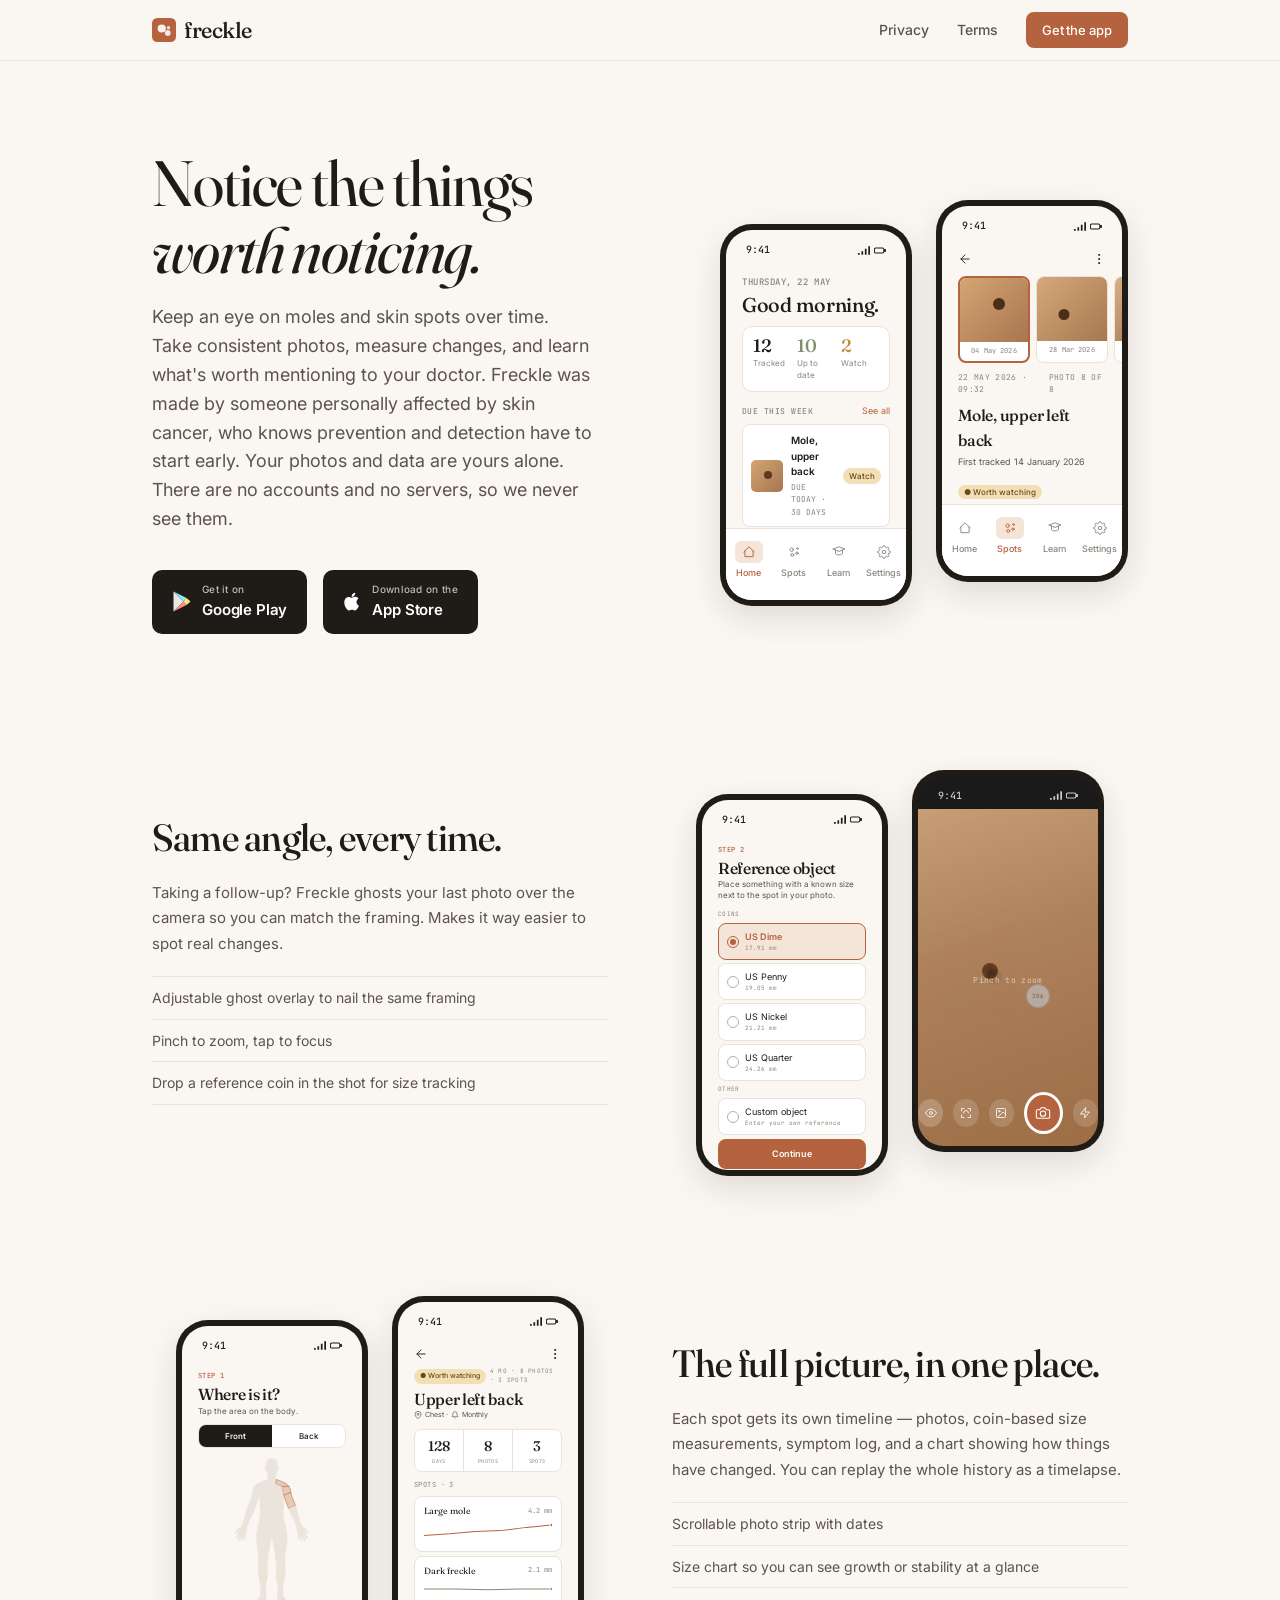
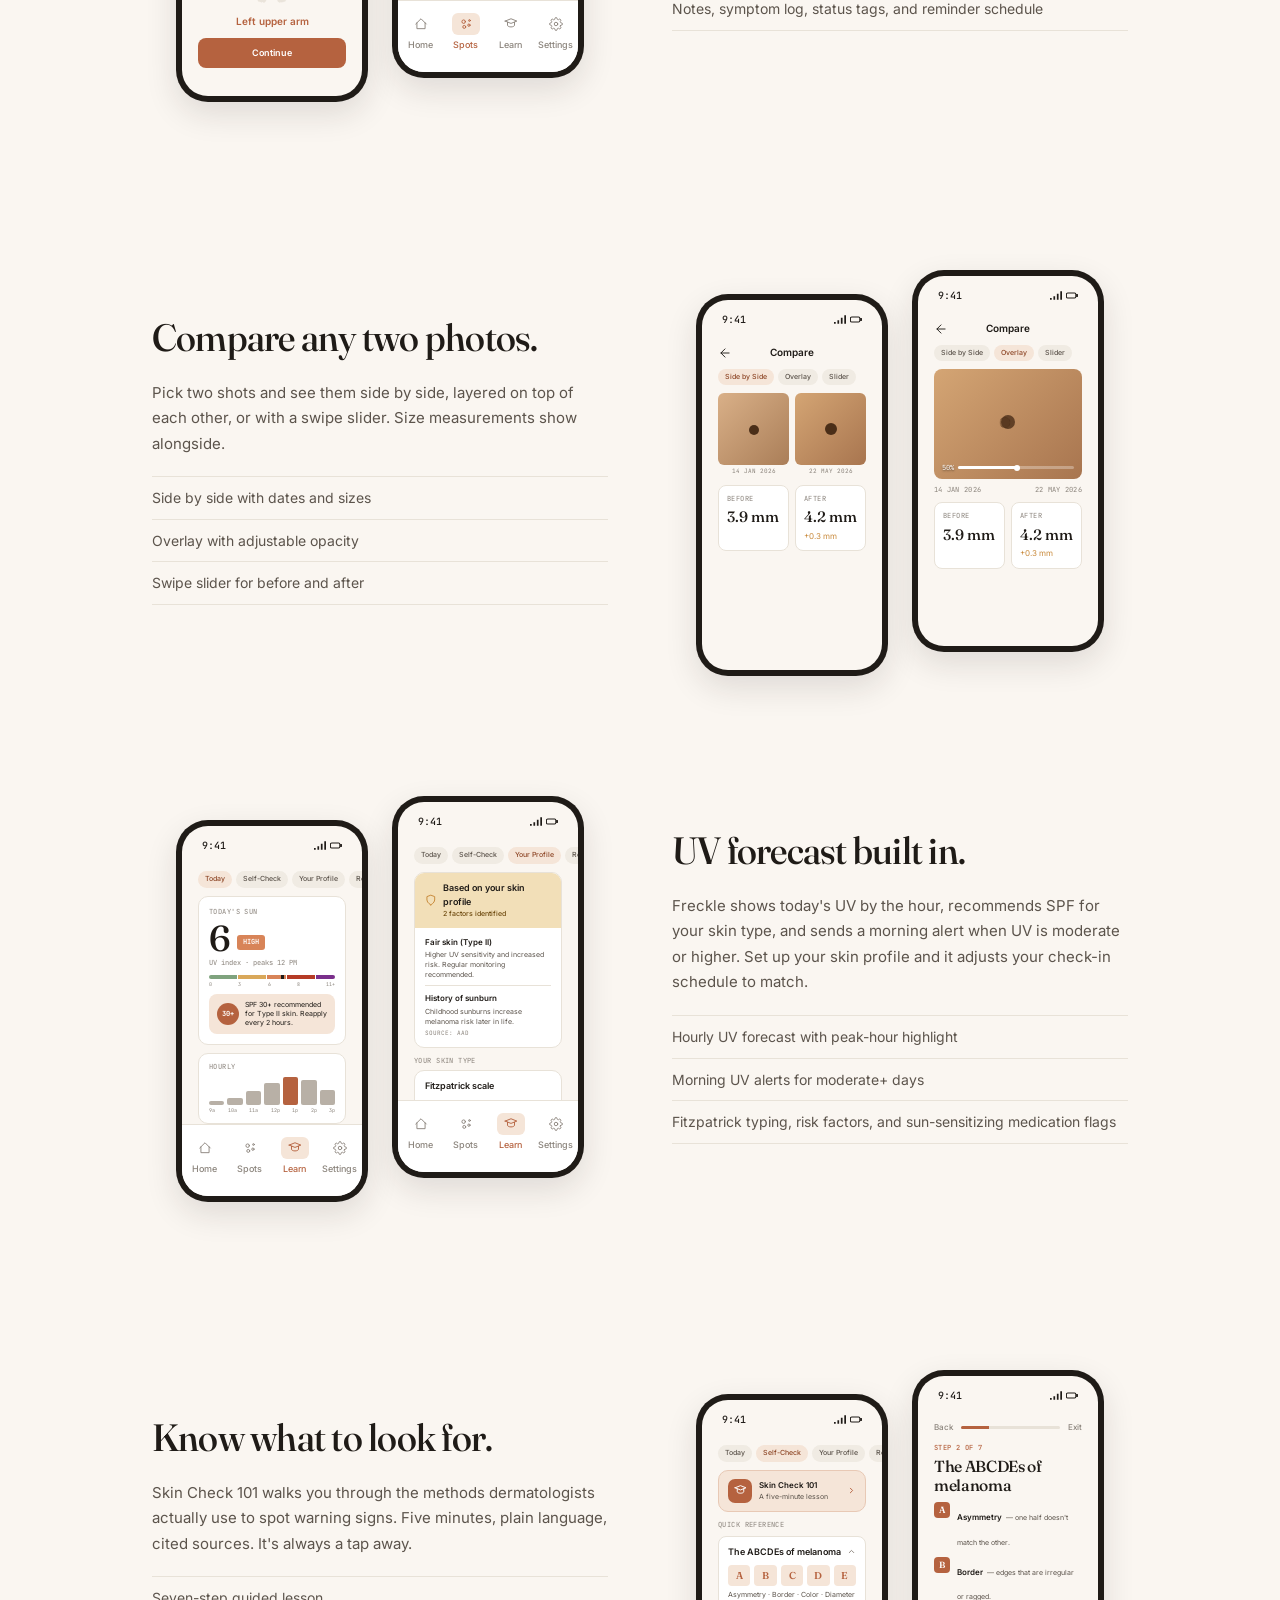
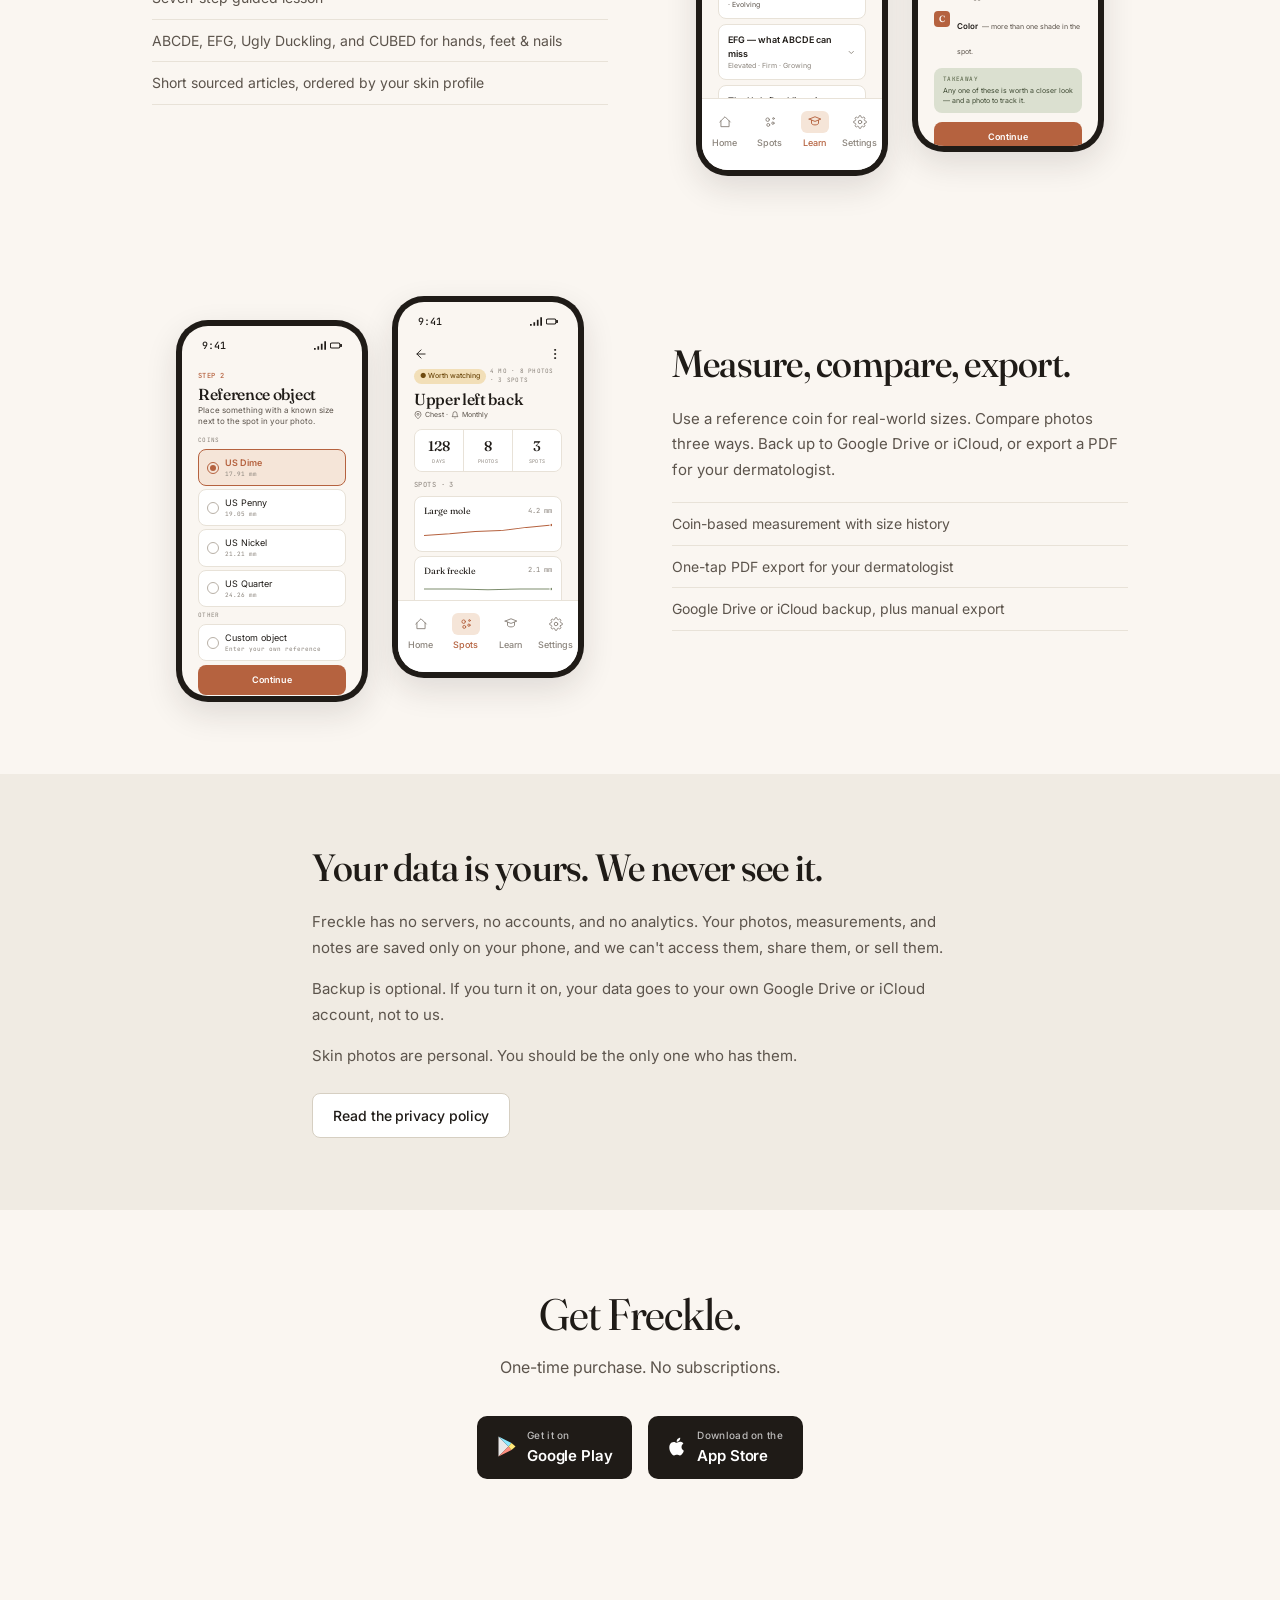
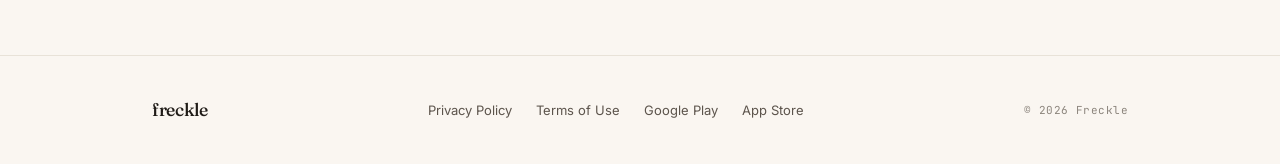
==== commit 7b3a5f4c: "Move maker note into the hero intro paragraph Remove the banner above the nav and fold the line into" ====
--- a/index.html
+++ b/index.html
@@ -14,7 +14,7 @@
   <meta property="og:url" content="https://freckle-app.com/">
   <meta property="og:type" content="website">
 
-  <link rel="stylesheet" href="style.css?v=2">
+  <link rel="stylesheet" href="style.css?v=3">
 
   <style>
     .hero {
@@ -750,11 +750,6 @@
 </head>
 <body>
 
-<div class="maker-note">
-  <div class="container">
-    <p>Made by someone personally affected by skin cancer, who knows prevention and detection have to start early.</p>
-  </div>
-</div>
 <nav class="site-nav">
   <div class="container">
     <a href="/" class="nav-logo">
@@ -775,7 +770,7 @@
 
       <h1 class="display hero-headline">Notice the things<br><em>worth noticing.</em></h1>
 
-      <p class="hero-sub">Keep an eye on moles and skin spots over time. Take consistent photos, measure changes, and learn what's worth mentioning to your doctor. Your photos and data are yours alone. There are no accounts and no servers, so we never see them.</p>
+      <p class="hero-sub">Keep an eye on moles and skin spots over time. Take consistent photos, measure changes, and learn what's worth mentioning to your doctor. Freckle was made by someone personally affected by skin cancer, who knows prevention and detection have to start early. Your photos and data are yours alone. There are no accounts and no servers, so we never see them.</p>
 
       <div class="hero-actions">
         <a href="https://play.google.com/store/apps/details?id=com.freckle.android" target="_blank" rel="noopener" class="btn-store">
--- a/style.css
+++ b/style.css
@@ -110,18 +110,6 @@
   margin: 0 auto;
   padding: 0 var(--gutter);
 }
-
-.maker-note {
-  background: var(--clay-tint);
-  border-bottom: 1px solid var(--clay-light);
-  color: var(--clay-deep);
-  font-size: 13px;
-  line-height: 1.4;
-  text-align: center;
-  padding: 8px 0;
-}
-
-.maker-note p { margin: 0; }
 
 .site-nav {
   position: sticky;
@@ -400,6 +388,5 @@
 
 @media (max-width: 480px) {
   .nav-links a { font-size: 13px; }
-  .maker-note { font-size: 12px; }
   .footer-links { flex-direction: column; gap: 12px; }
 }
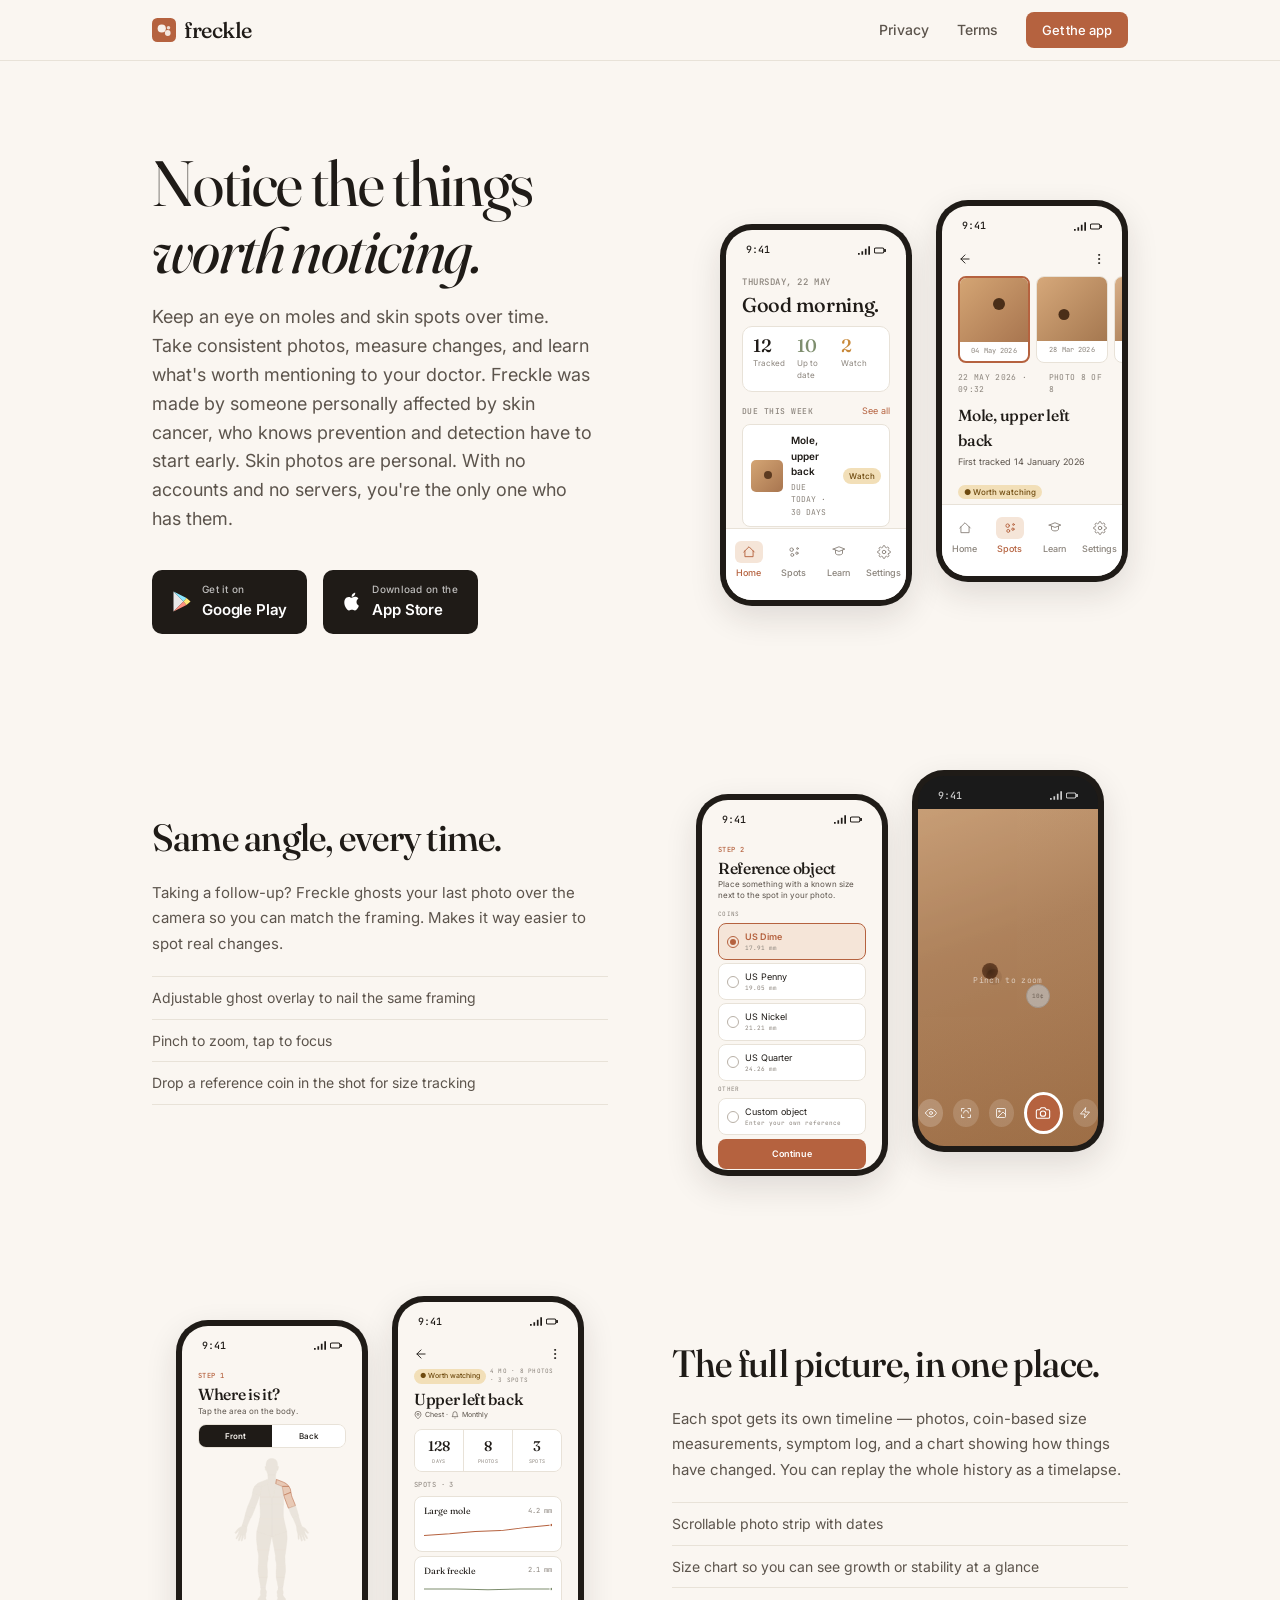
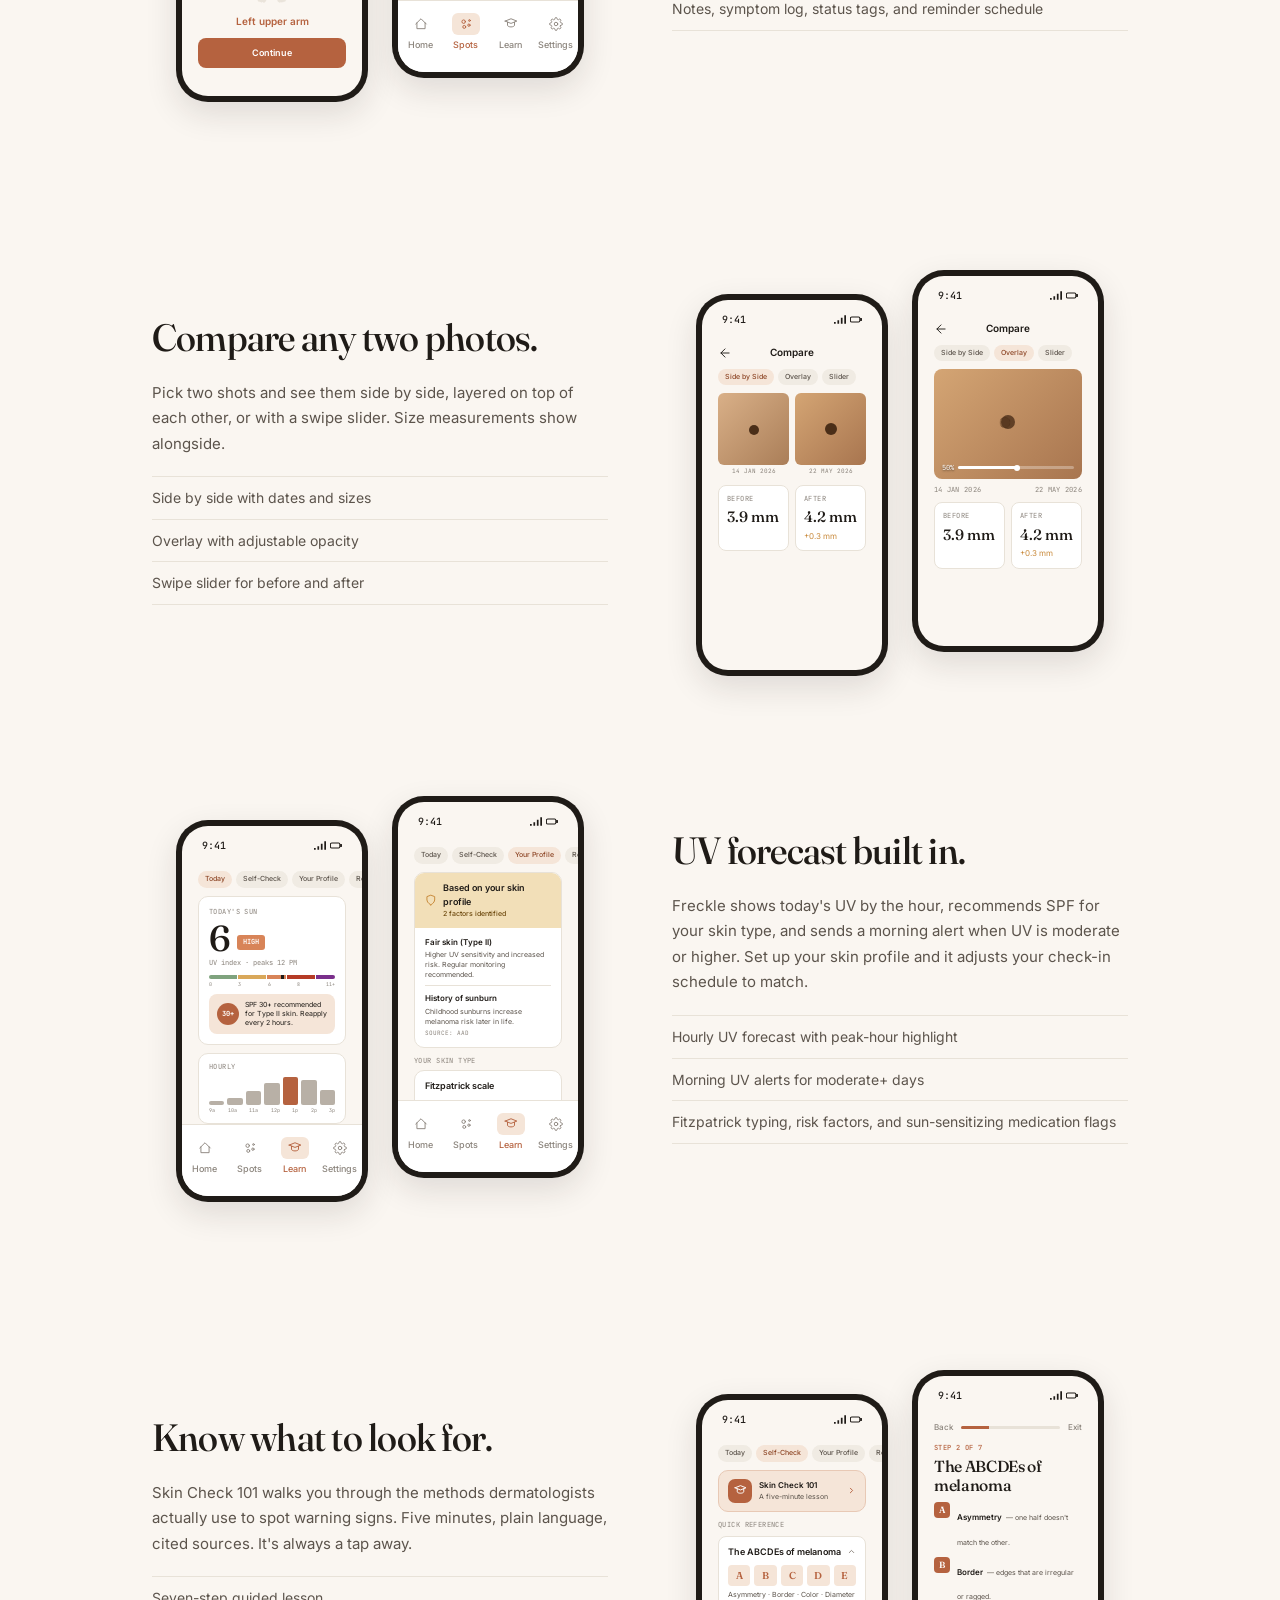
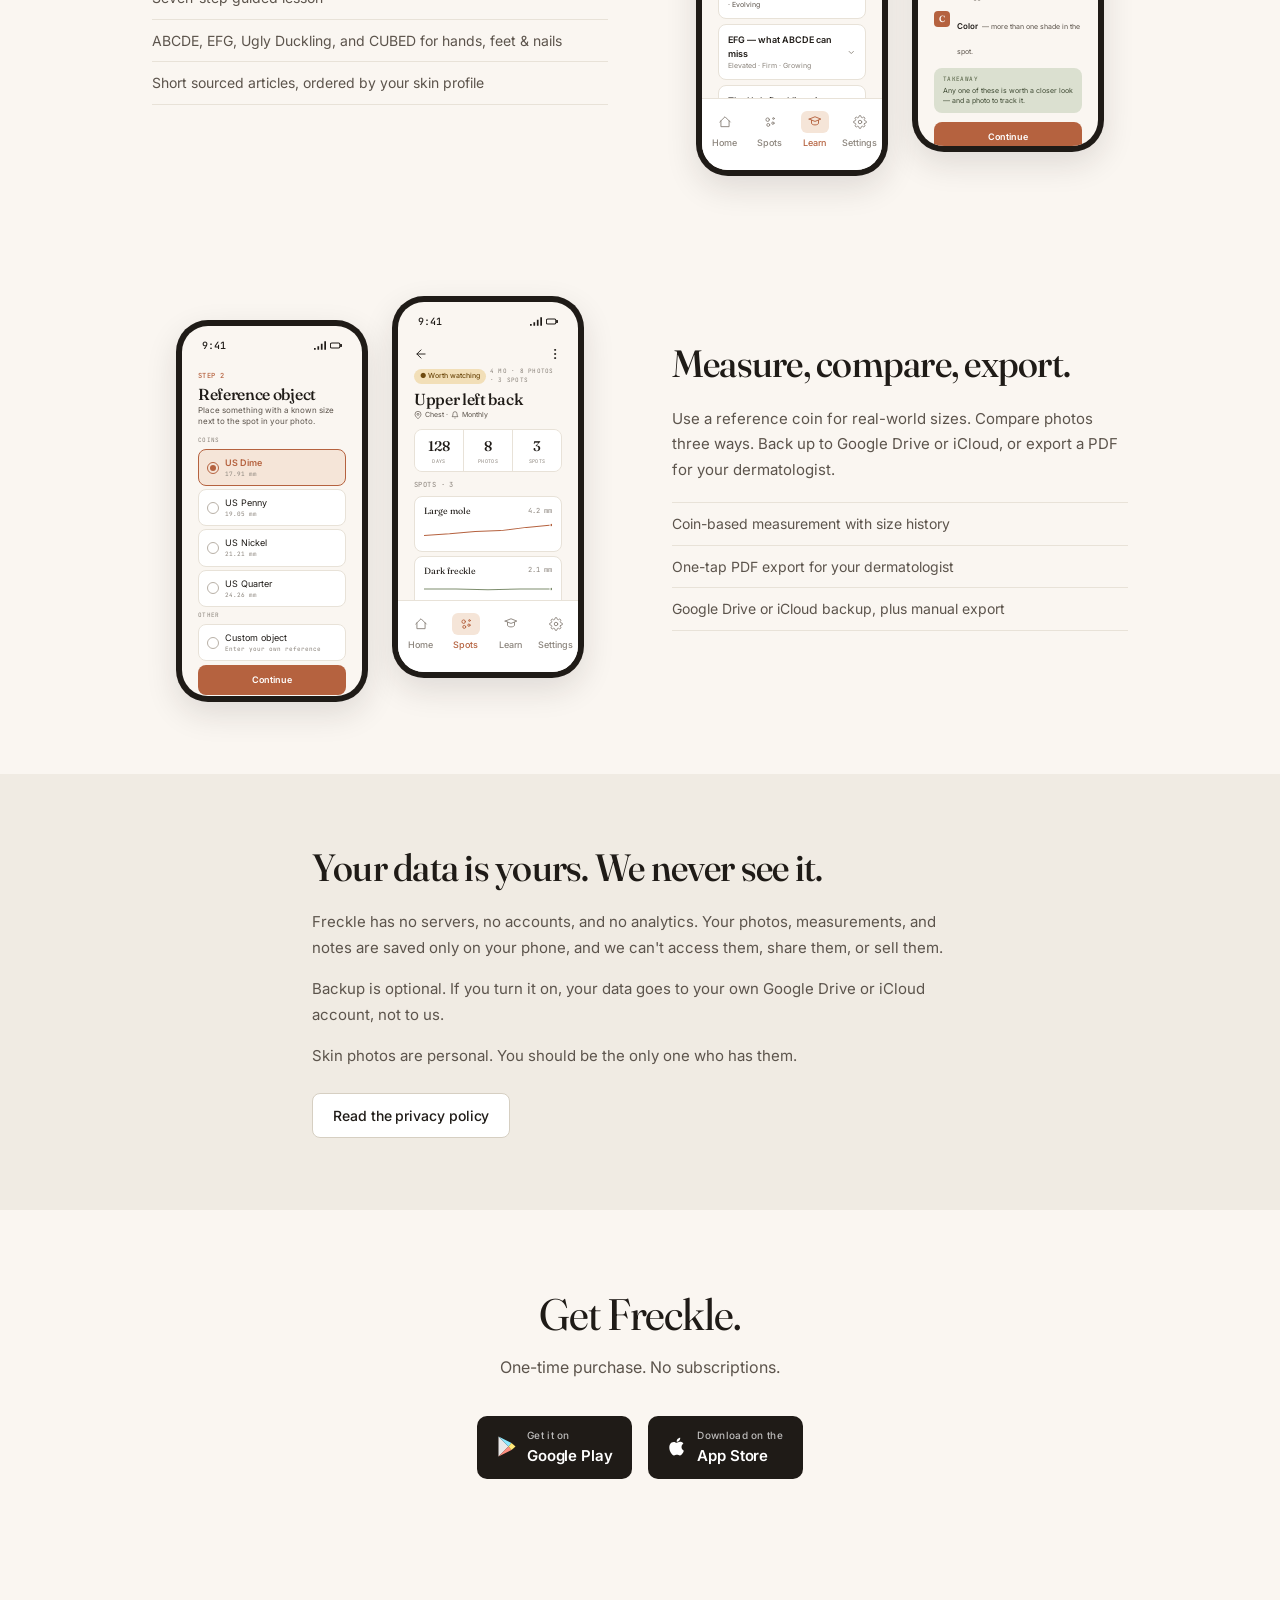
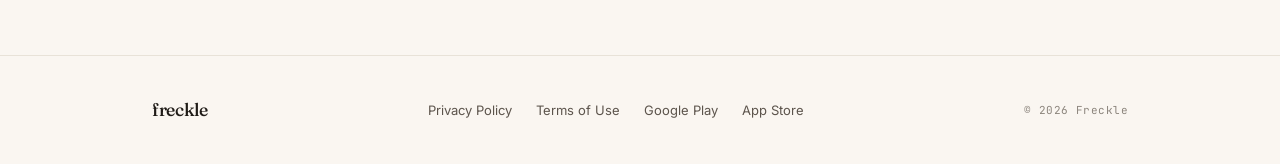
==== commit 3eb26358: "Tighten hero privacy line" ====
--- a/index.html
+++ b/index.html
@@ -4,13 +4,13 @@
   <meta charset="UTF-8">
   <meta name="viewport" content="width=device-width, initial-scale=1.0">
   <title>Freckle — Notice things worth noticing</title>
-  <meta name="description" content="Keep an eye on moles and skin spots with photos, measurements, and UV alerts. Your photos and data are yours alone. We never see them.">
+  <meta name="description" content="Keep an eye on moles and skin spots with photos, measurements, and UV alerts. Skin photos are personal. You're the only one who has them.">
   <link rel="canonical" href="https://freckle-app.com/">
 
   <link rel="icon" type="image/svg+xml" href="favicon.svg">
 
   <meta property="og:title" content="Freckle — Notice things worth noticing">
-  <meta property="og:description" content="Keep an eye on moles and skin spots with photos, measurements, and UV alerts. Your photos and data are yours alone. We never see them.">
+  <meta property="og:description" content="Keep an eye on moles and skin spots with photos, measurements, and UV alerts. Skin photos are personal. You're the only one who has them.">
   <meta property="og:url" content="https://freckle-app.com/">
   <meta property="og:type" content="website">
 
@@ -770,7 +770,7 @@
 
       <h1 class="display hero-headline">Notice the things<br><em>worth noticing.</em></h1>
 
-      <p class="hero-sub">Keep an eye on moles and skin spots over time. Take consistent photos, measure changes, and learn what's worth mentioning to your doctor. Freckle was made by someone personally affected by skin cancer, who knows prevention and detection have to start early. Your photos and data are yours alone. There are no accounts and no servers, so we never see them.</p>
+      <p class="hero-sub">Keep an eye on moles and skin spots over time. Take consistent photos, measure changes, and learn what's worth mentioning to your doctor. Freckle was made by someone personally affected by skin cancer, who knows prevention and detection have to start early. Skin photos are personal. With no accounts and no servers, you're the only one who has them.</p>
 
       <div class="hero-actions">
         <a href="https://play.google.com/store/apps/details?id=com.freckle.android" target="_blank" rel="noopener" class="btn-store">
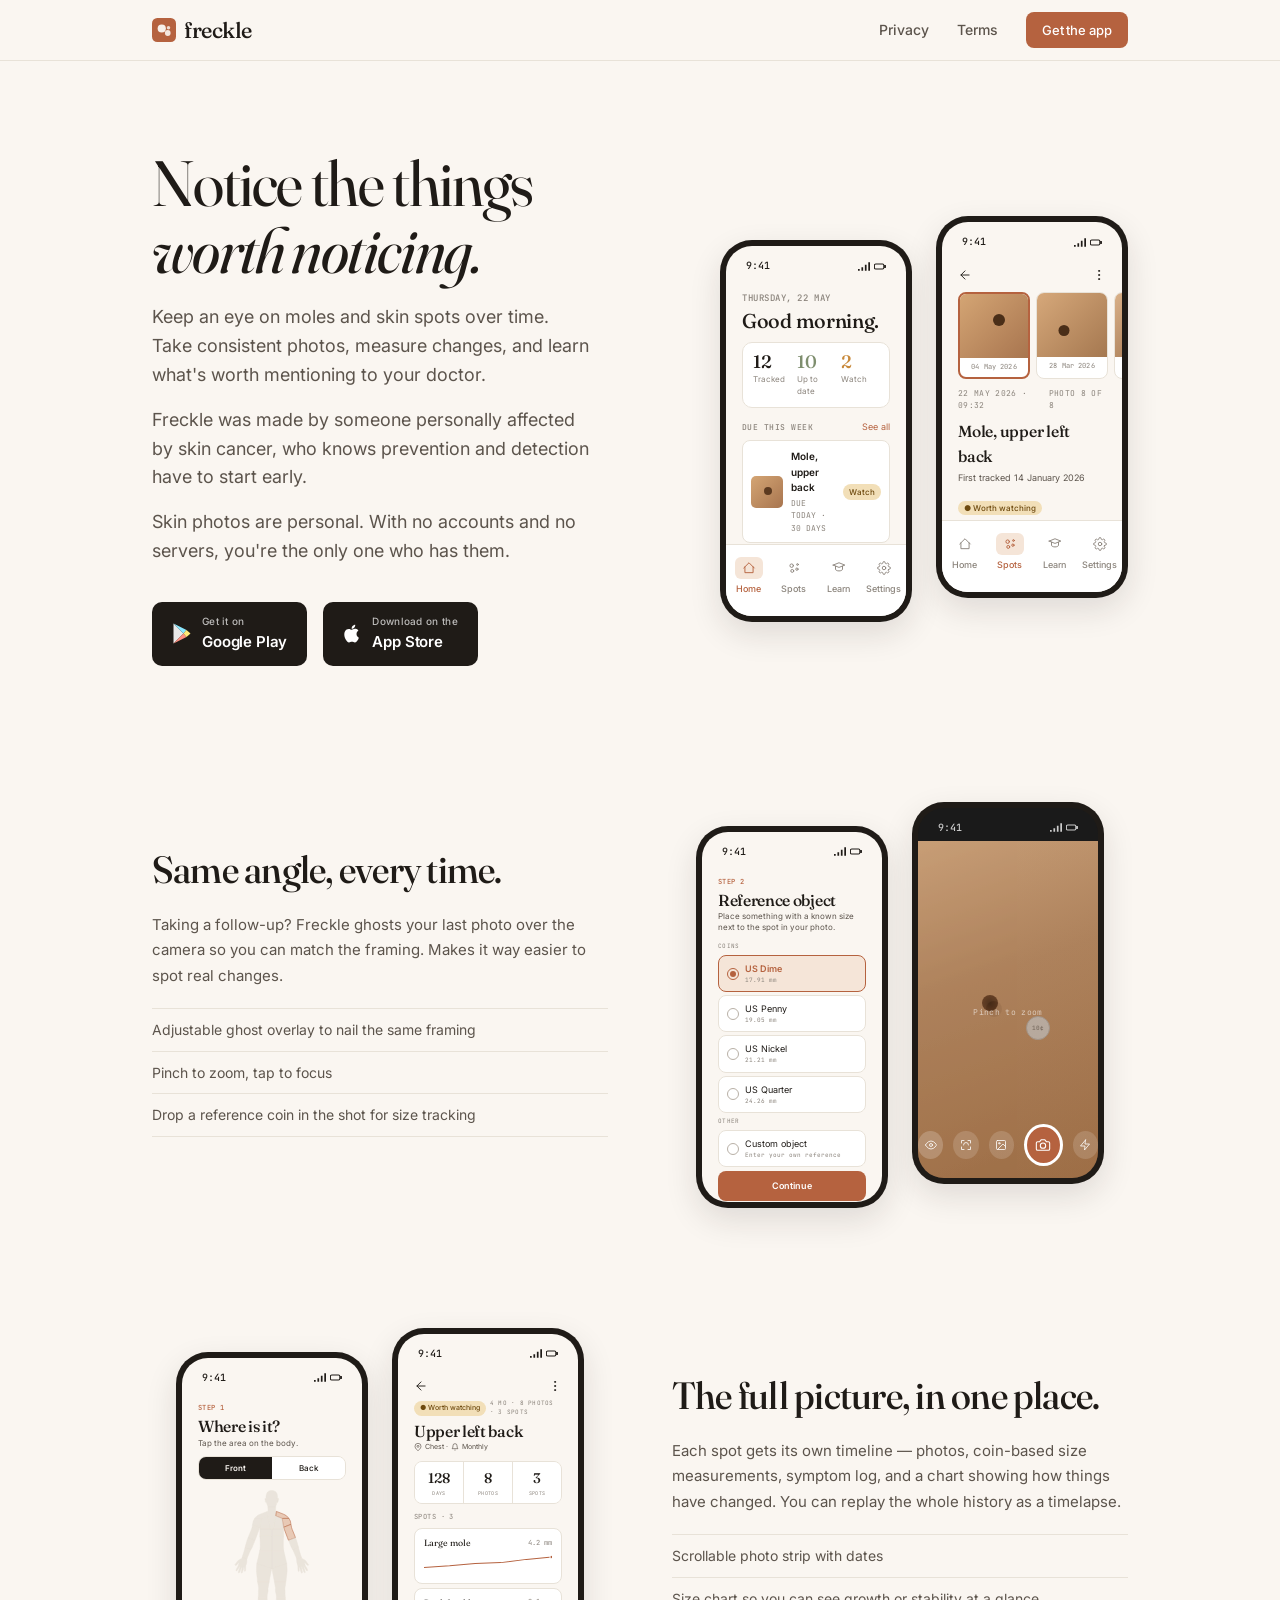
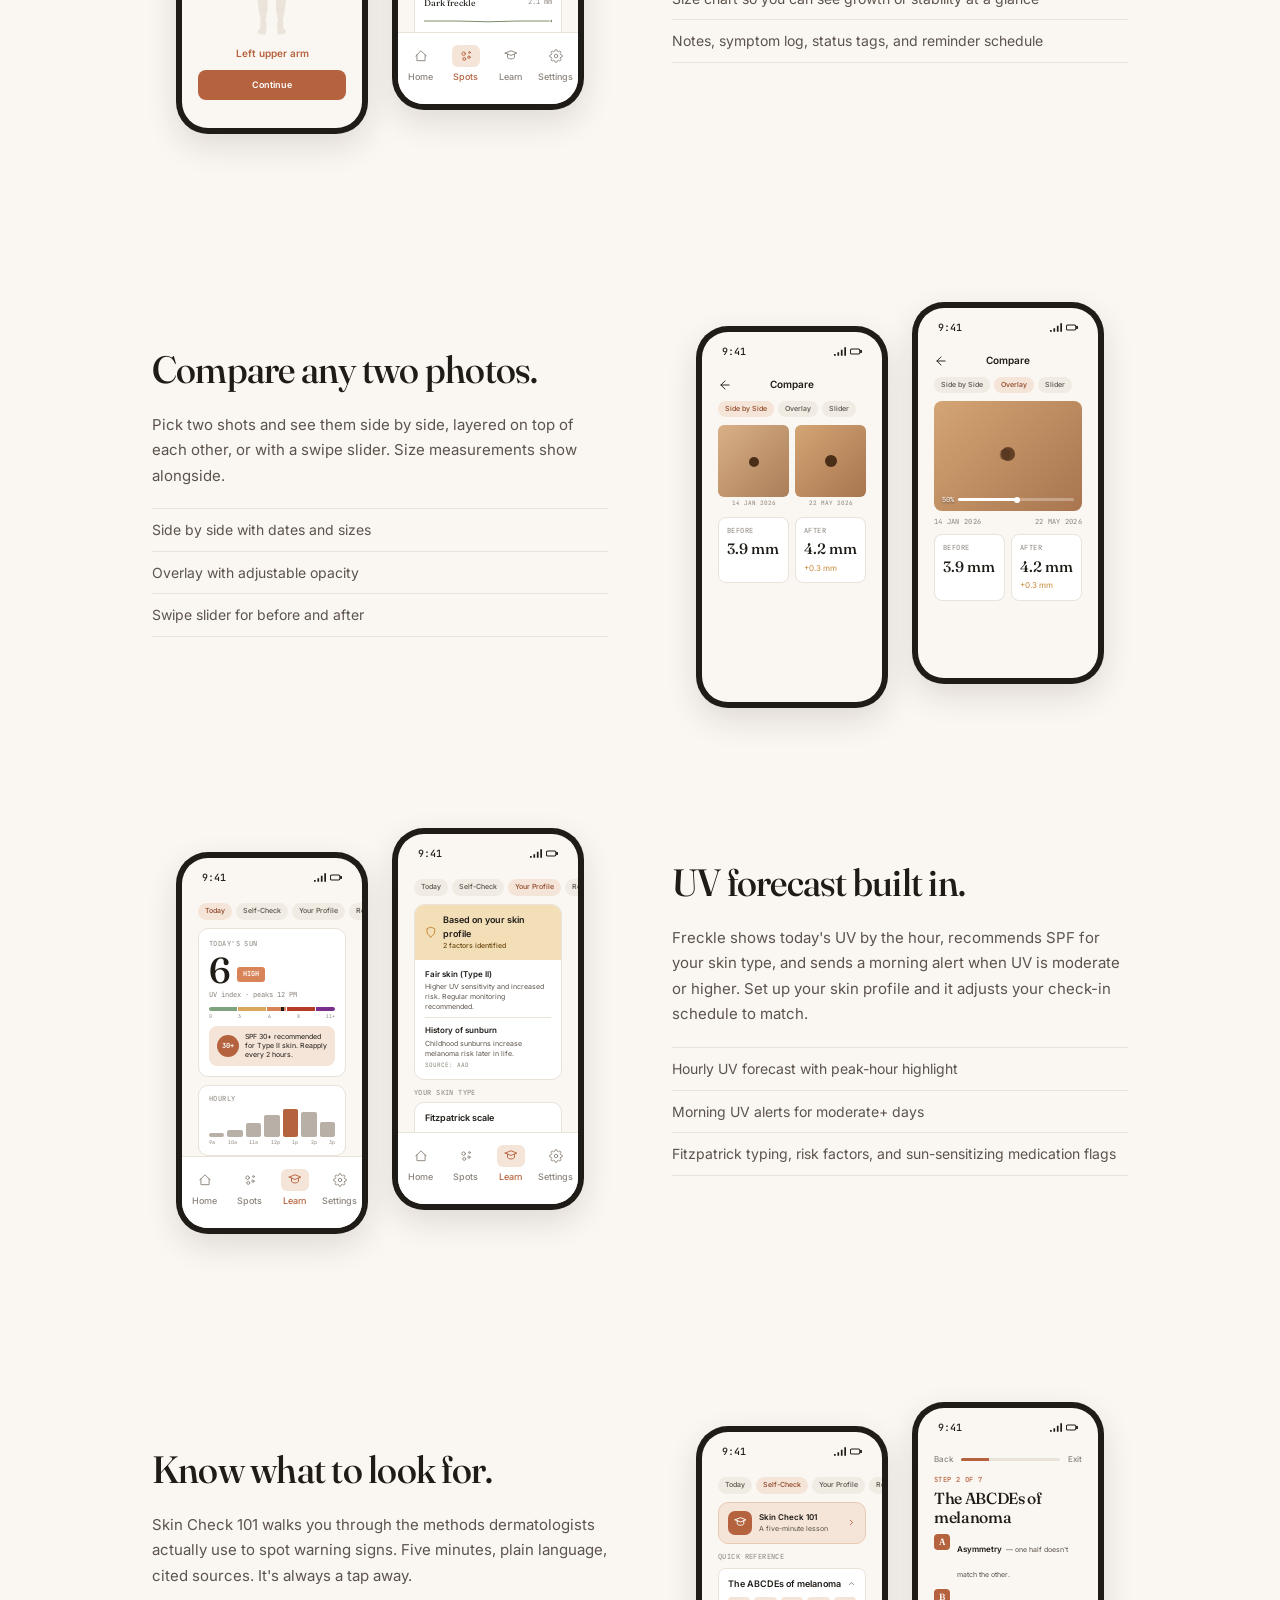
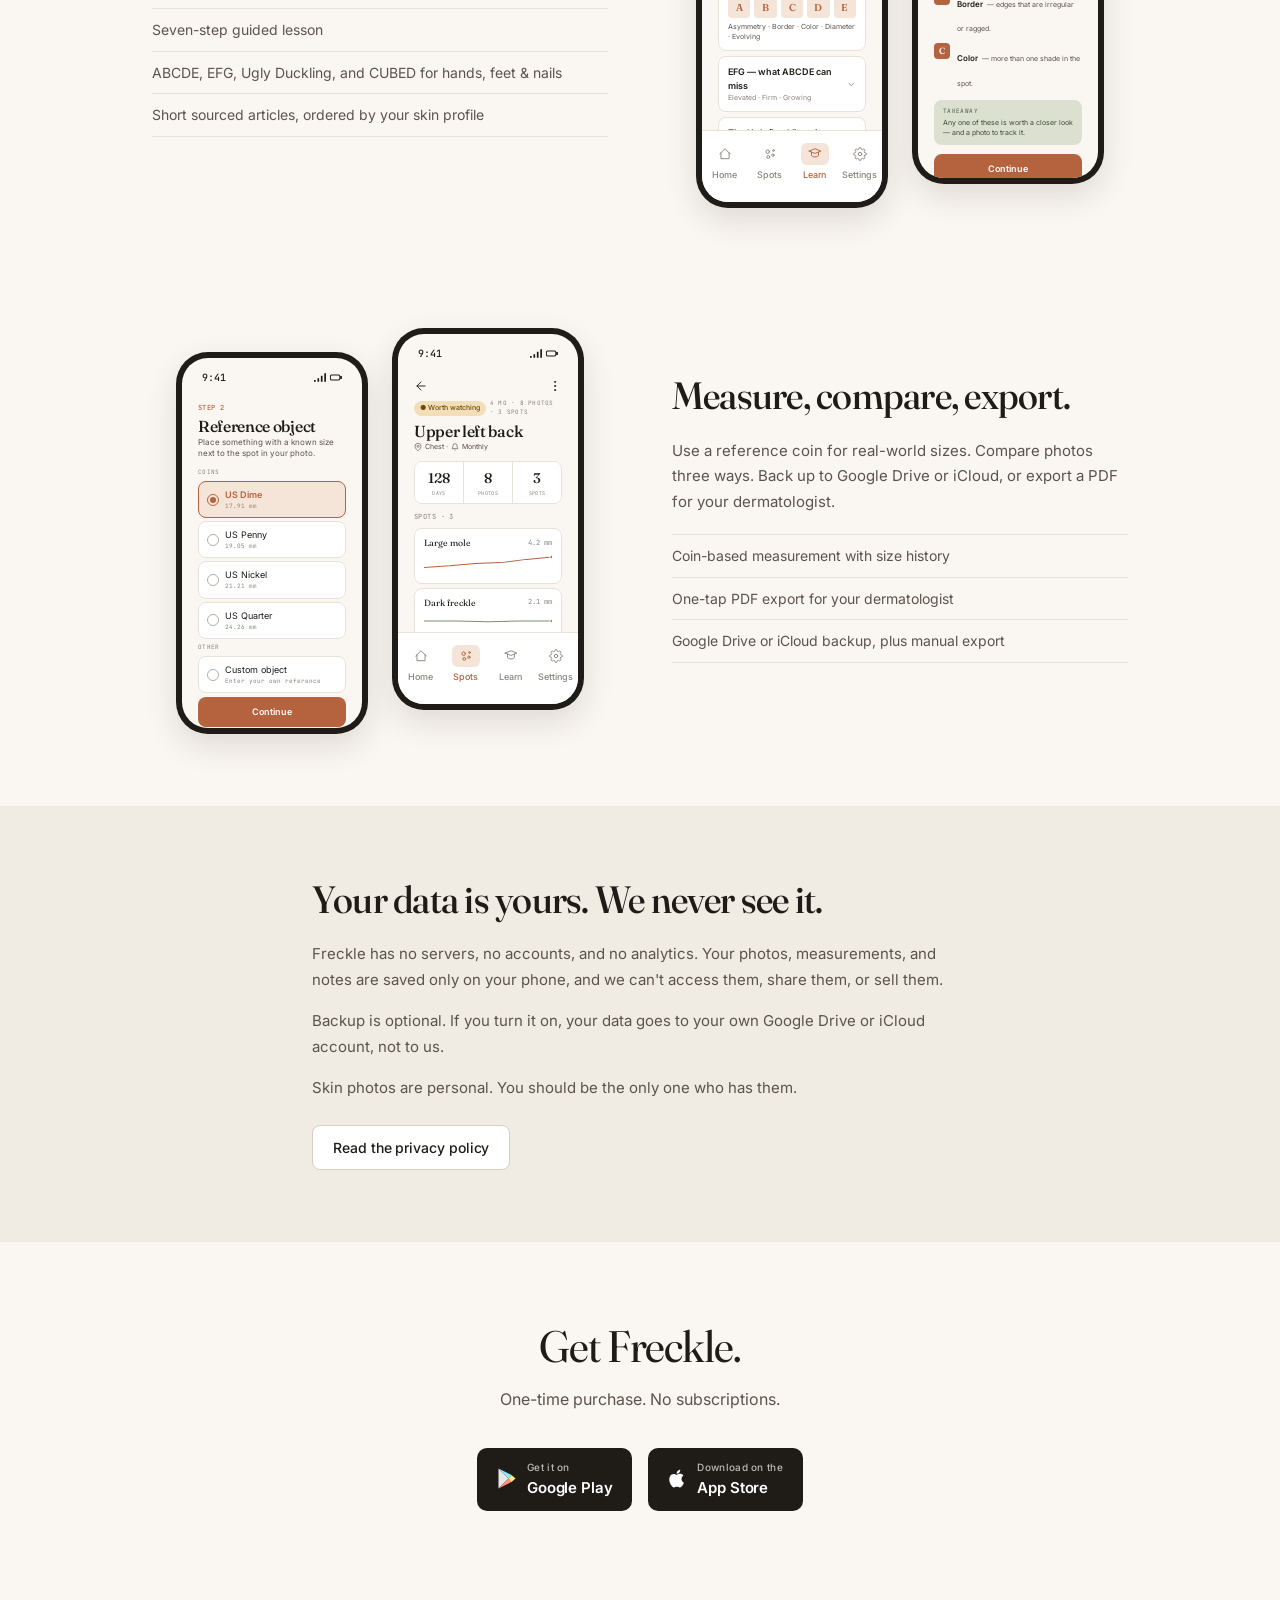
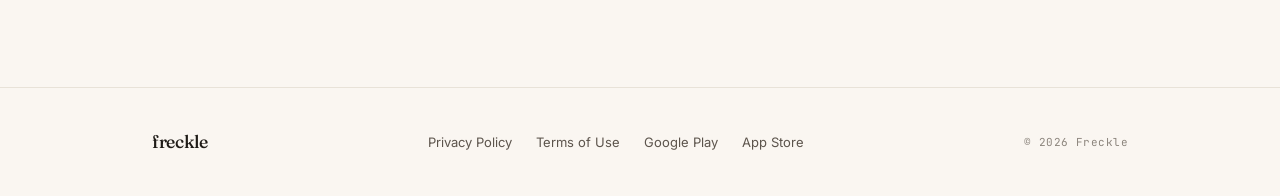
==== commit 3f5f462a: "Split the hero intro into three short paragraphs Intro, maker note and privacy line each get their o" ====
--- a/index.html
+++ b/index.html
@@ -14,7 +14,7 @@
   <meta property="og:url" content="https://freckle-app.com/">
   <meta property="og:type" content="website">
 
-  <link rel="stylesheet" href="style.css?v=3">
+  <link rel="stylesheet" href="style.css?v=5">
 
   <style>
     .hero {
@@ -39,6 +39,8 @@
       margin-bottom: 36px;
       max-width: 440px;
     }
+
+    .hero-sub:not(:last-of-type) { margin-bottom: 16px; }
 
     .hero-actions {
       display: flex;
@@ -616,7 +618,7 @@
     .feature-detail-list li:last-child { border-bottom: 1px solid var(--hairline); }
 
     @media (max-width: 900px) {
-      .feature-showcase .container { grid-template-columns: 1fr; gap: 48px; }
+      .feature-showcase .container { grid-template-columns: minmax(0, 1fr); gap: 48px; }
       .feature-showcase.reverse .container { direction: ltr; }
       .feature-showcase-phones { justify-content: center; }
     }
@@ -729,7 +731,7 @@
 
 
     @media (max-width: 900px) {
-      .hero .container { grid-template-columns: 1fr; gap: 48px; }
+      .hero .container { grid-template-columns: minmax(0, 1fr); gap: 48px; }
       .hero-text { max-width: 100%; }
       .mockup-pair { justify-content: center; }
     }
@@ -738,13 +740,17 @@
       .hero { padding: 56px 0 48px; }
       .privacy-section { padding: 56px 0; }
       .download-section { padding: 56px 0; }
-      .phone { transform: scale(0.78); transform-origin: top center; margin: -20px -10px; }
-      .phone-sm { transform: scale(0.78); transform-origin: top center; margin: -20px -10px; }
-      .mockup-pair, .feature-showcase-phones { gap: 0; align-items: flex-start; }
+      .phone, .phone-sm { transform: none; zoom: 0.78; margin: 0; }
+      .mockup-pair, .feature-showcase-phones { gap: 8px; align-items: flex-start; }
     }
     @media (max-width: 380px) {
-      .phone { transform: scale(0.65); margin: -30px -16px; }
-      .phone-sm { transform: scale(0.65); margin: -30px -16px; }
+      .phone, .phone-sm { zoom: 0.65; }
+    }
+    @media (max-width: 310px) {
+      .phone, .phone-sm { zoom: 0.5; }
+    }
+    @media (max-width: 250px) {
+      .phone, .phone-sm { zoom: 0.38; }
     }
   </style>
 </head>
@@ -770,7 +776,11 @@
 
       <h1 class="display hero-headline">Notice the things<br><em>worth noticing.</em></h1>
 
-      <p class="hero-sub">Keep an eye on moles and skin spots over time. Take consistent photos, measure changes, and learn what's worth mentioning to your doctor. Freckle was made by someone personally affected by skin cancer, who knows prevention and detection have to start early. Skin photos are personal. With no accounts and no servers, you're the only one who has them.</p>
+      <p class="hero-sub">Keep an eye on moles and skin spots over time. Take consistent photos, measure changes, and learn what's worth mentioning to your doctor.</p>
+
+      <p class="hero-sub">Freckle was made by someone personally affected by skin cancer, who knows prevention and detection have to start early.</p>
+
+      <p class="hero-sub">Skin photos are personal. With no accounts and no servers, you're the only one who has them.</p>
 
       <div class="hero-actions">
         <a href="https://play.google.com/store/apps/details?id=com.freckle.android" target="_blank" rel="noopener" class="btn-store">
--- a/style.css
+++ b/style.css
@@ -49,6 +49,7 @@
   color: var(--ink);
   line-height: 1.55;
   font-size: 16px;
+  overflow-x: clip;
 }
 
 img { display: block; max-width: 100%; }
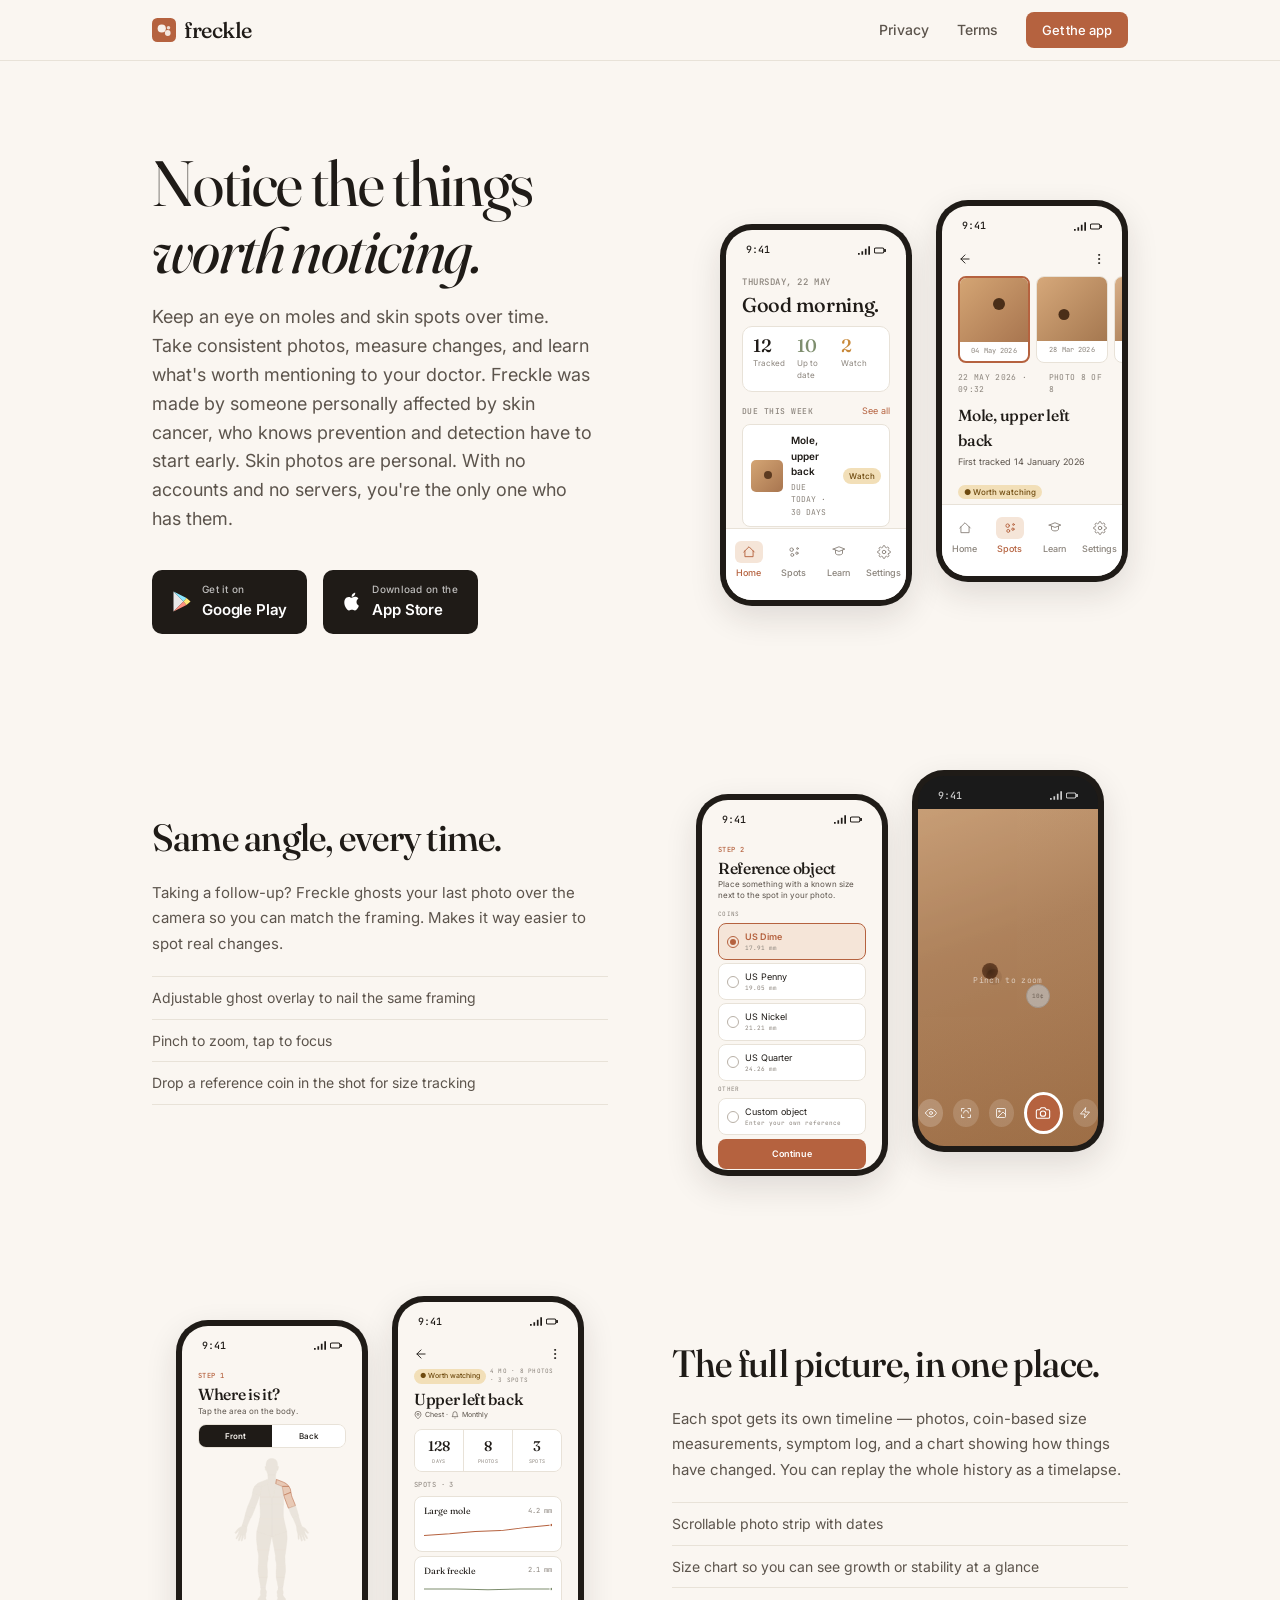
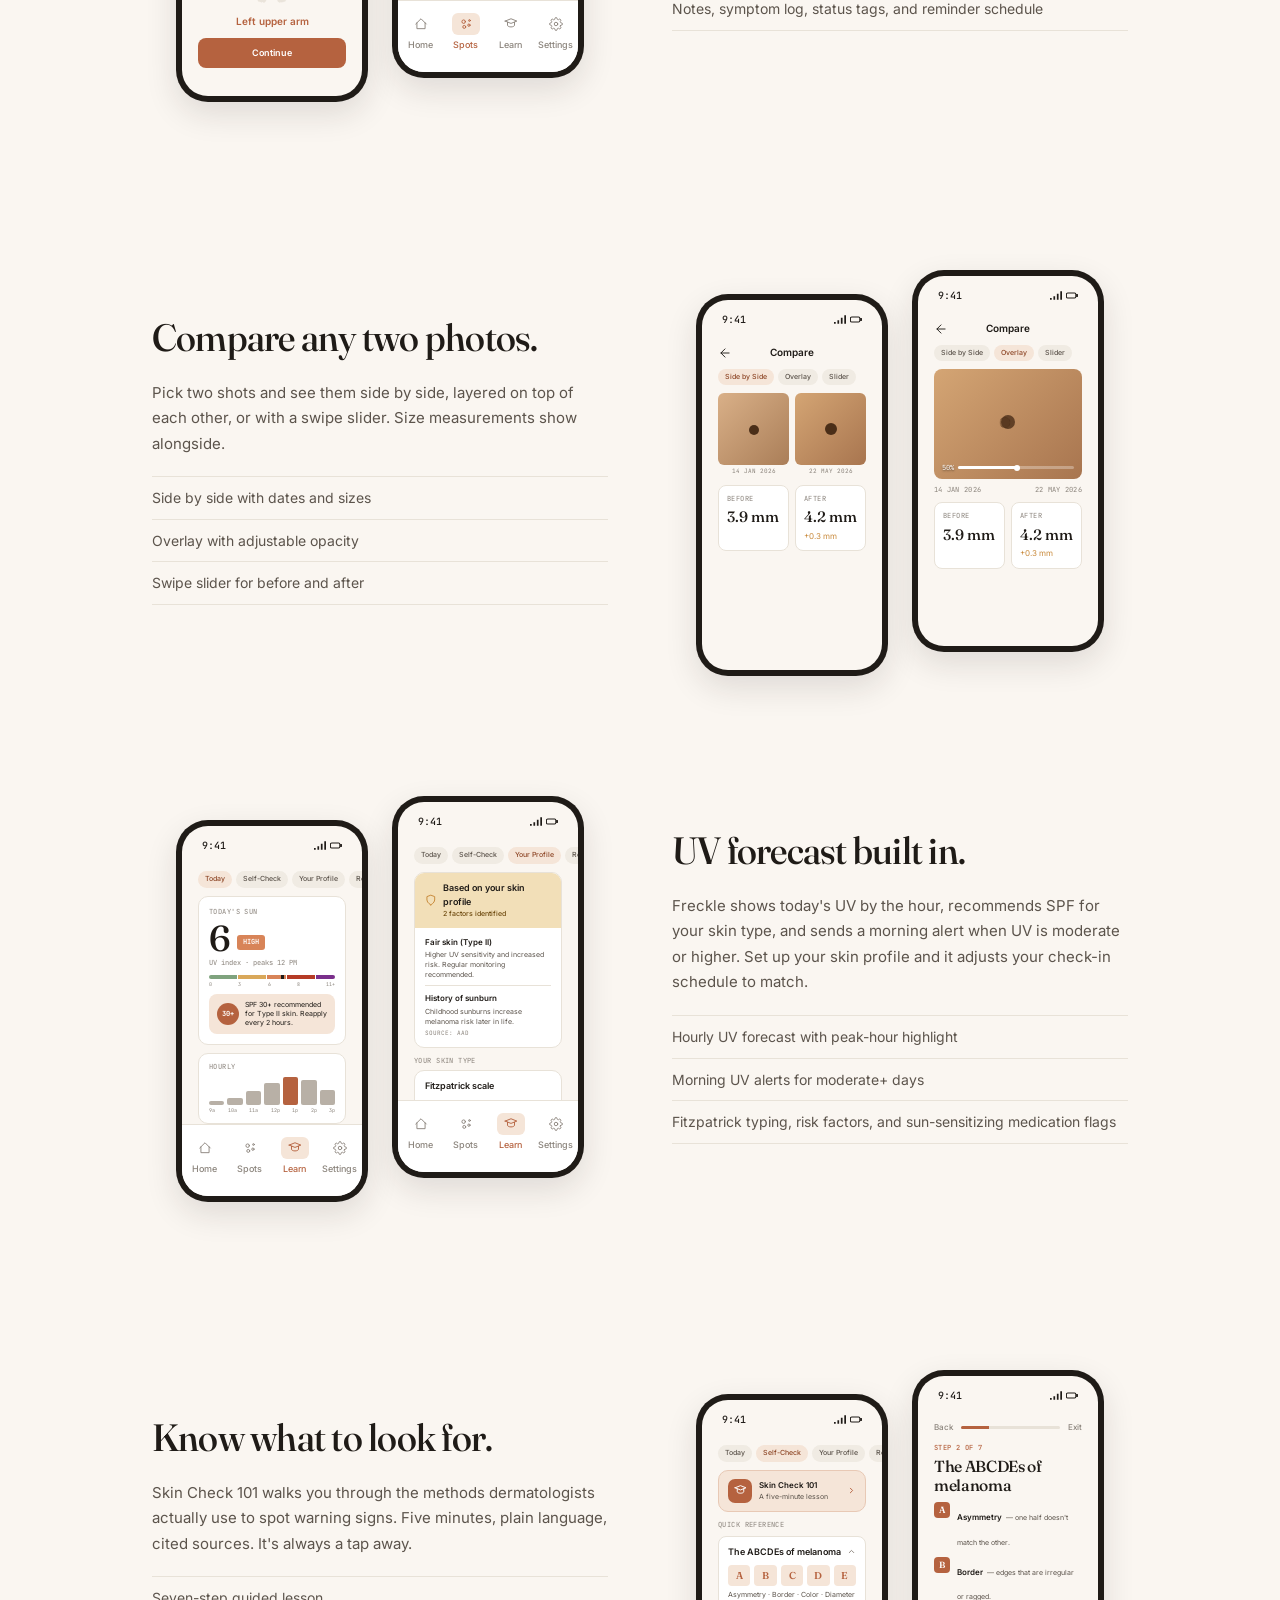
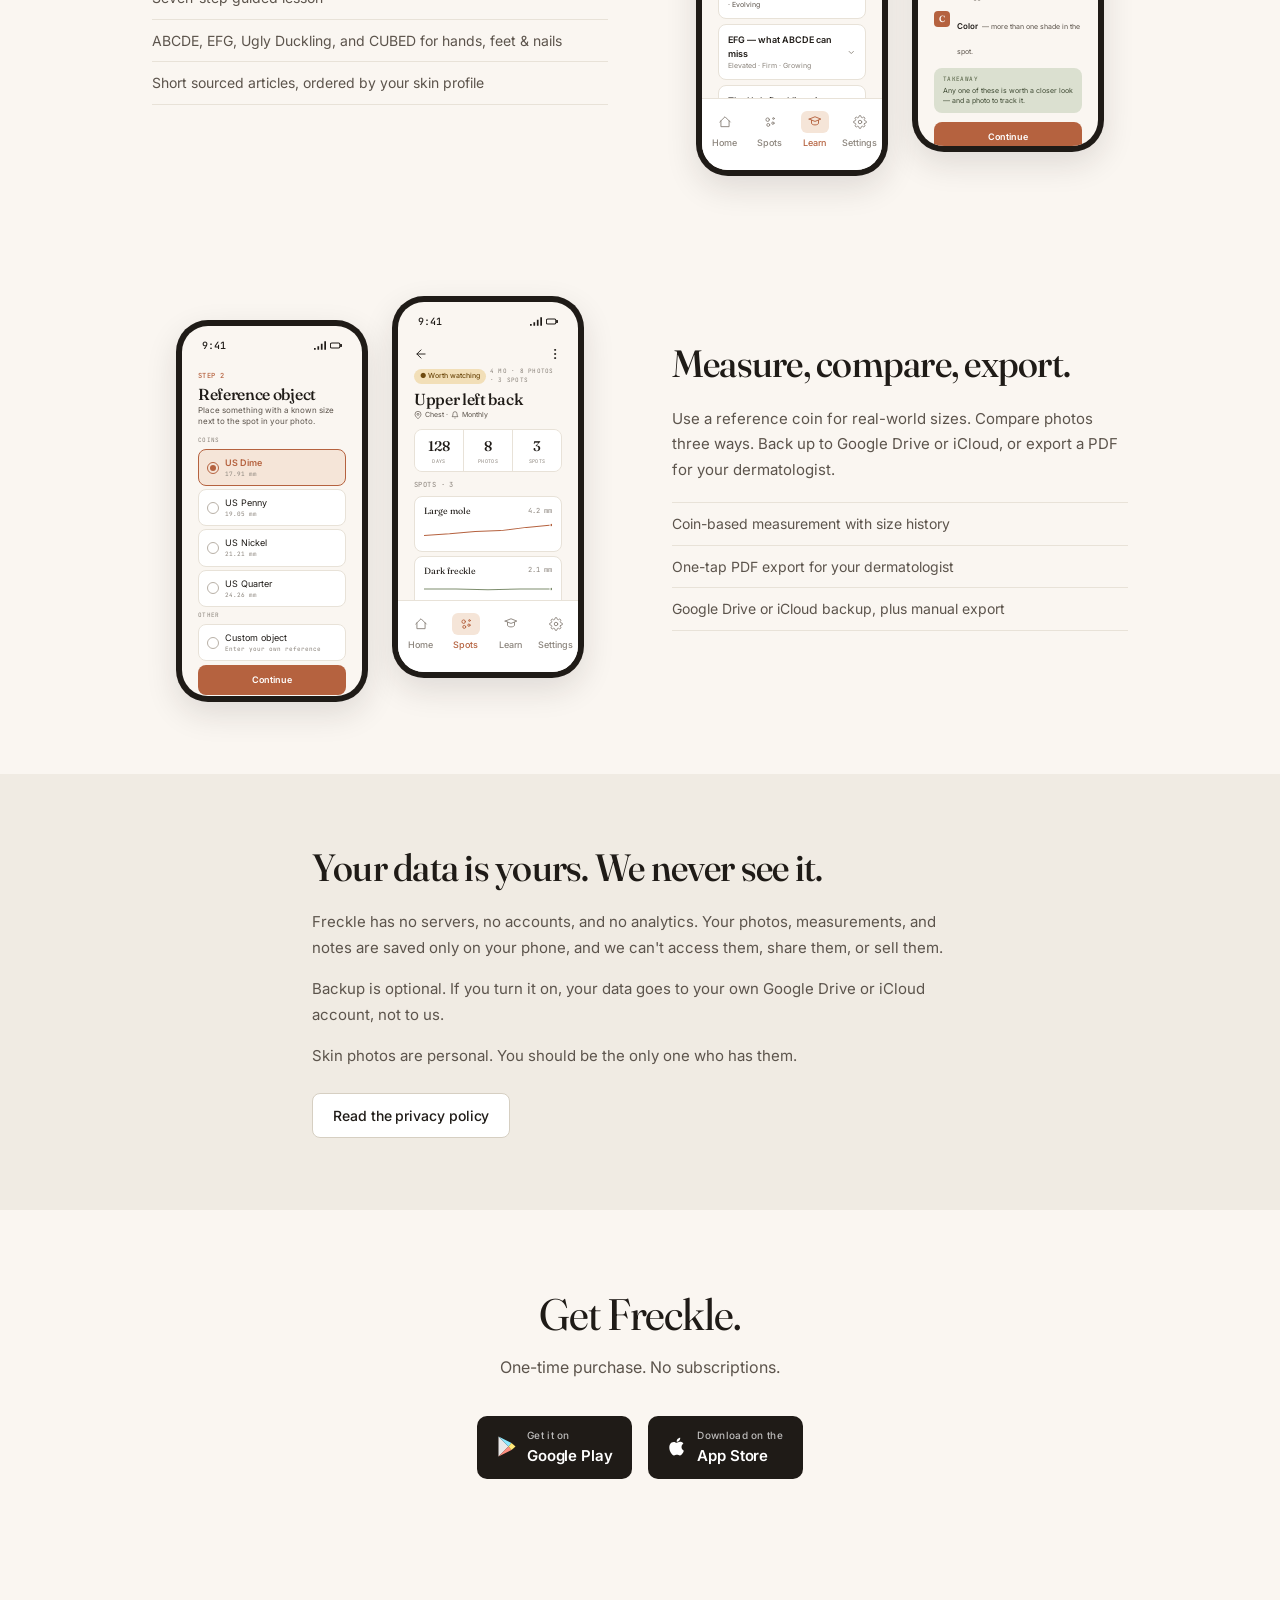
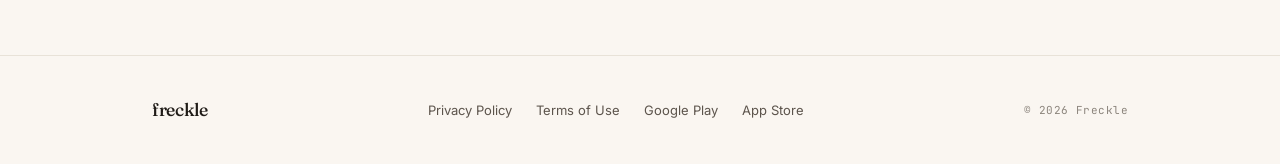
==== commit 0a101681: "Fit phone mockups on very narrow screens Scaling the mockups with transform left their layout width " ====
--- a/index.html
+++ b/index.html
@@ -39,8 +39,6 @@
       margin-bottom: 36px;
       max-width: 440px;
     }
-
-    .hero-sub:not(:last-of-type) { margin-bottom: 16px; }
 
     .hero-actions {
       display: flex;
@@ -776,11 +774,7 @@
 
       <h1 class="display hero-headline">Notice the things<br><em>worth noticing.</em></h1>
 
-      <p class="hero-sub">Keep an eye on moles and skin spots over time. Take consistent photos, measure changes, and learn what's worth mentioning to your doctor.</p>
-
-      <p class="hero-sub">Freckle was made by someone personally affected by skin cancer, who knows prevention and detection have to start early.</p>
-
-      <p class="hero-sub">Skin photos are personal. With no accounts and no servers, you're the only one who has them.</p>
+      <p class="hero-sub">Keep an eye on moles and skin spots over time. Take consistent photos, measure changes, and learn what's worth mentioning to your doctor. Freckle was made by someone personally affected by skin cancer, who knows prevention and detection have to start early. Skin photos are personal. With no accounts and no servers, you're the only one who has them.</p>
 
       <div class="hero-actions">
         <a href="https://play.google.com/store/apps/details?id=com.freckle.android" target="_blank" rel="noopener" class="btn-store">
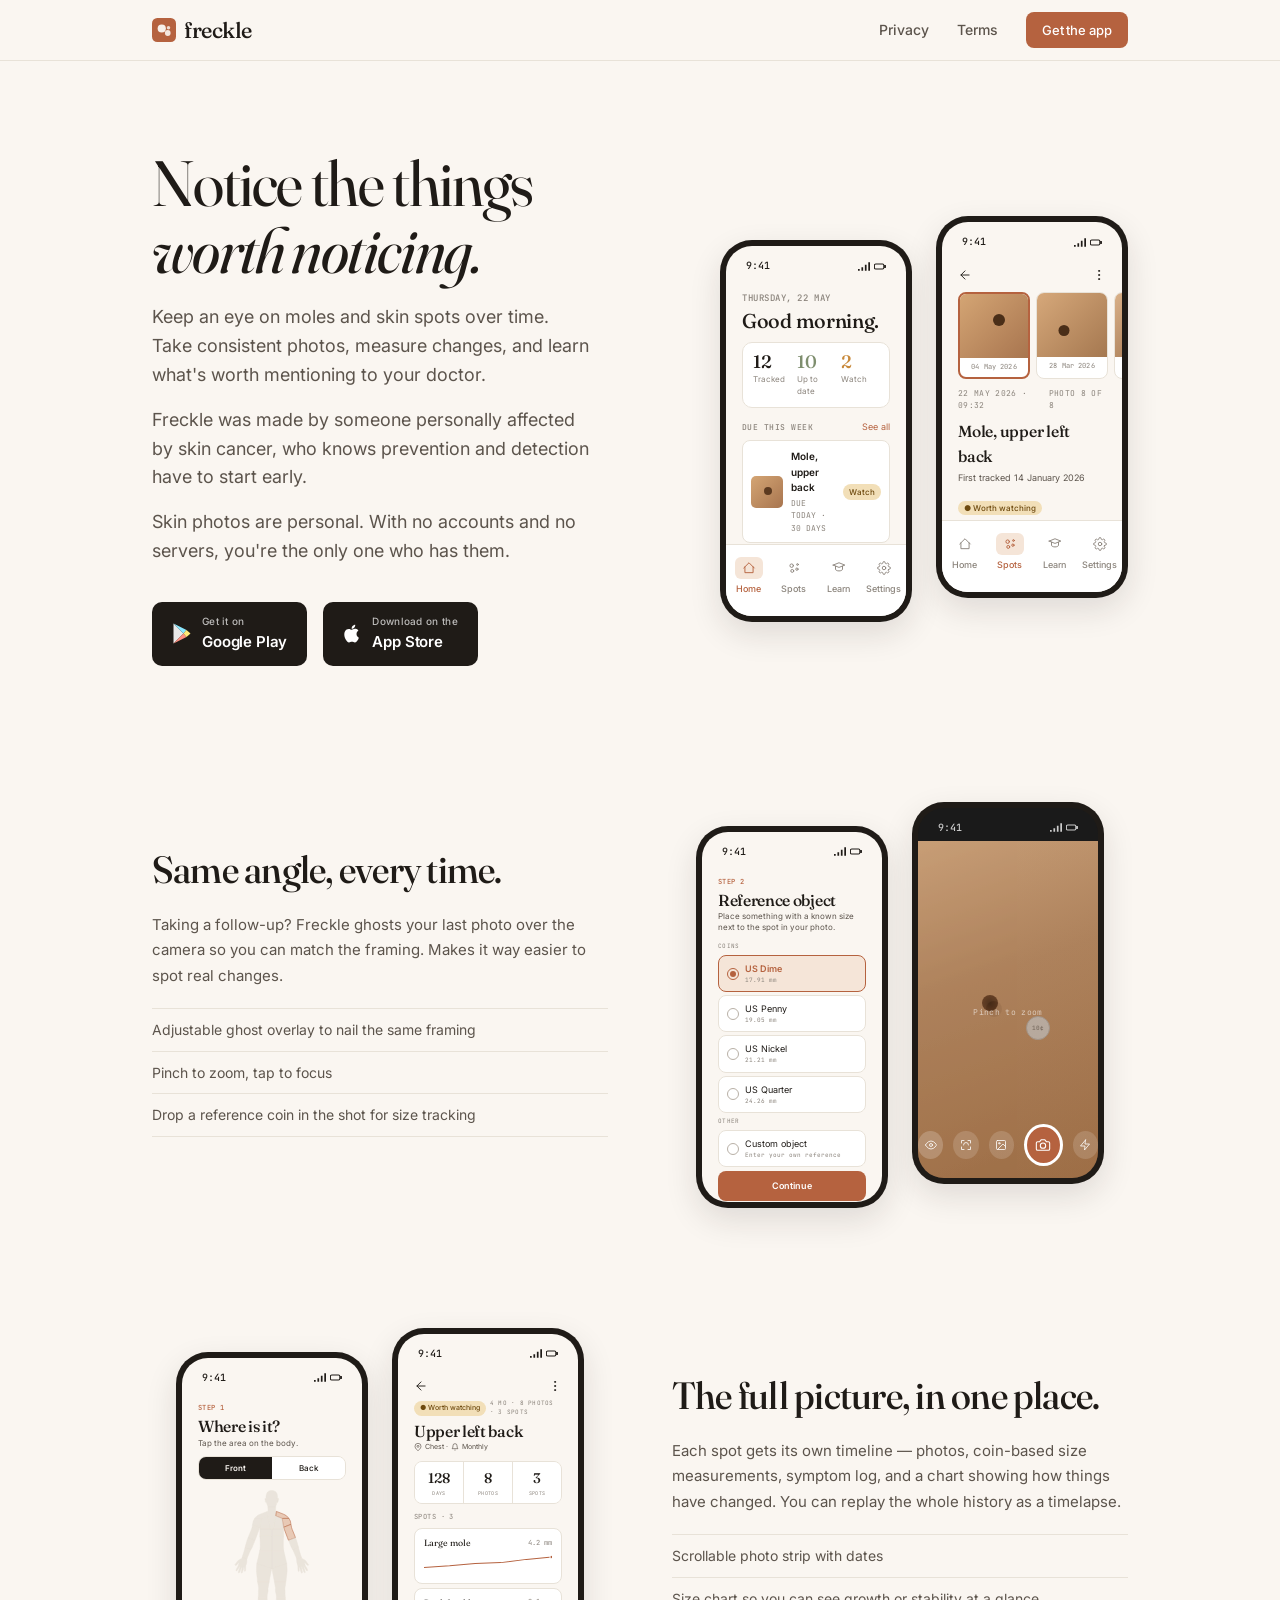
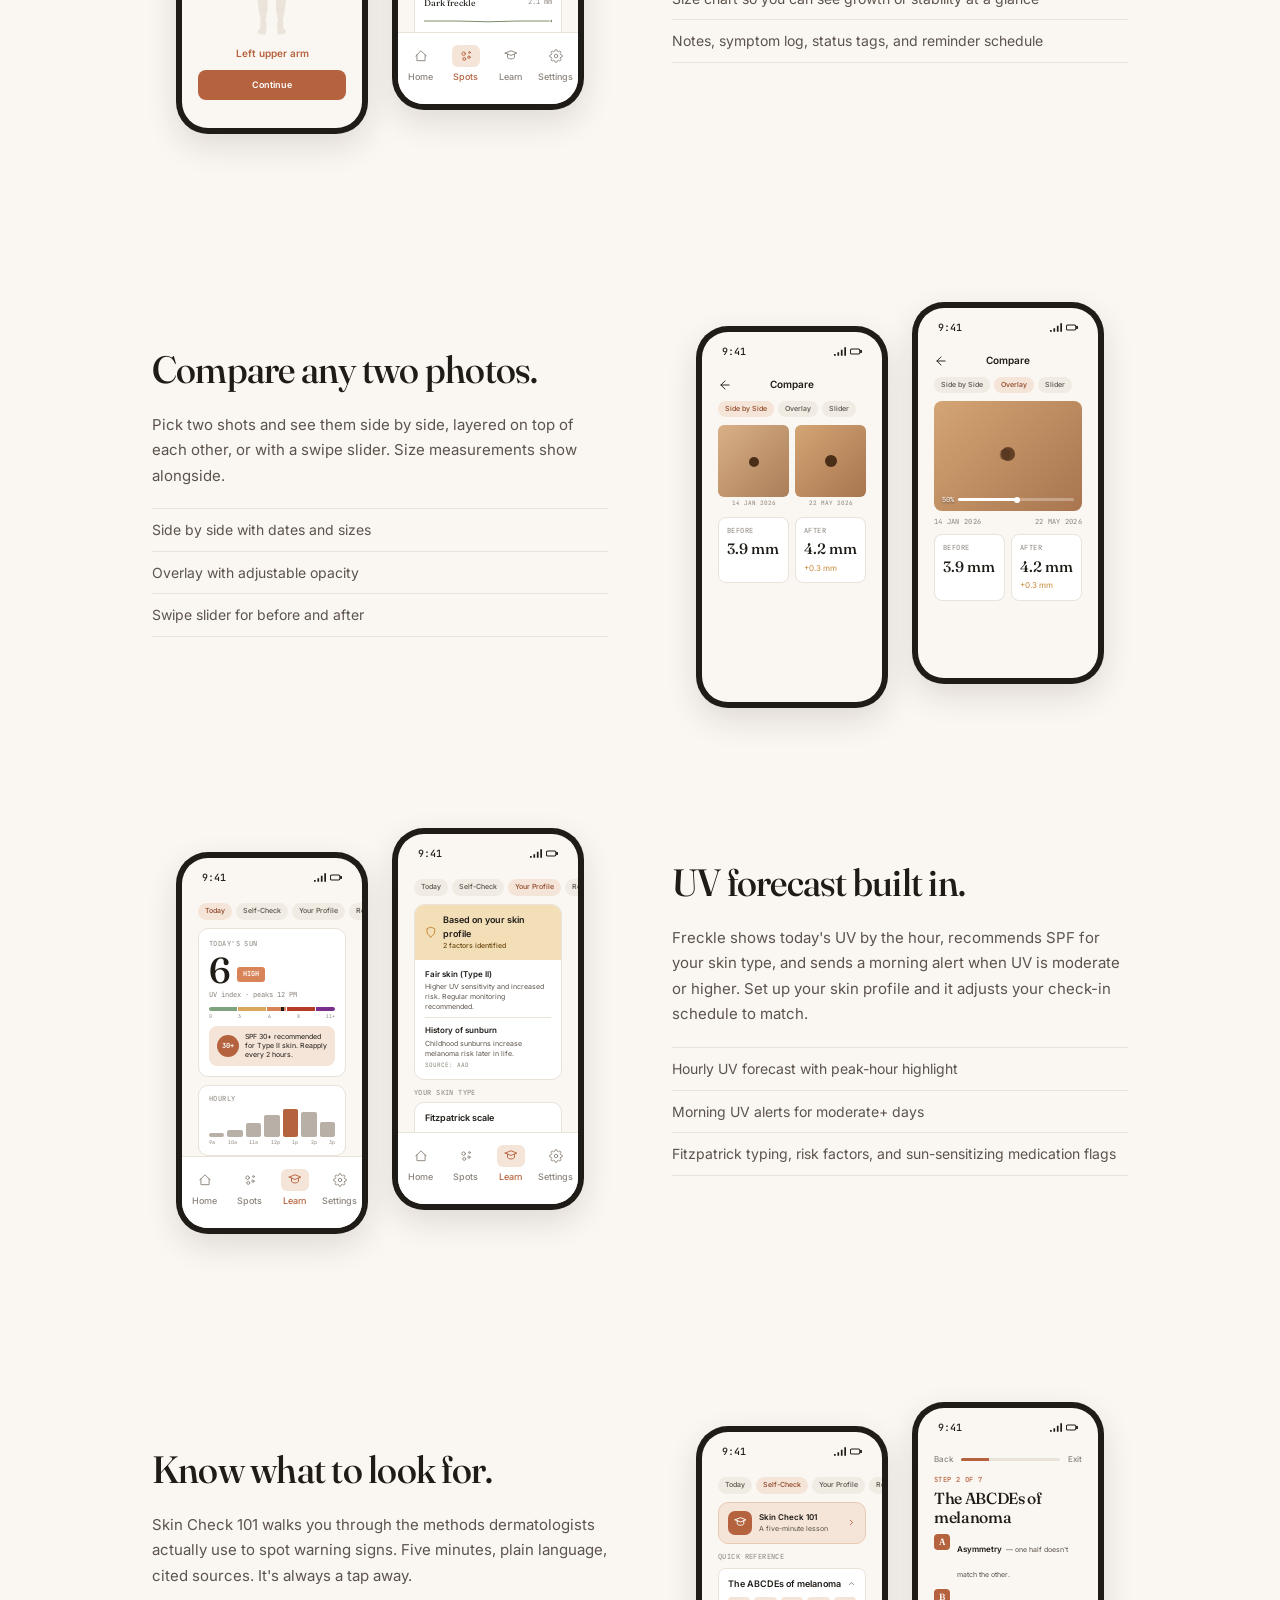
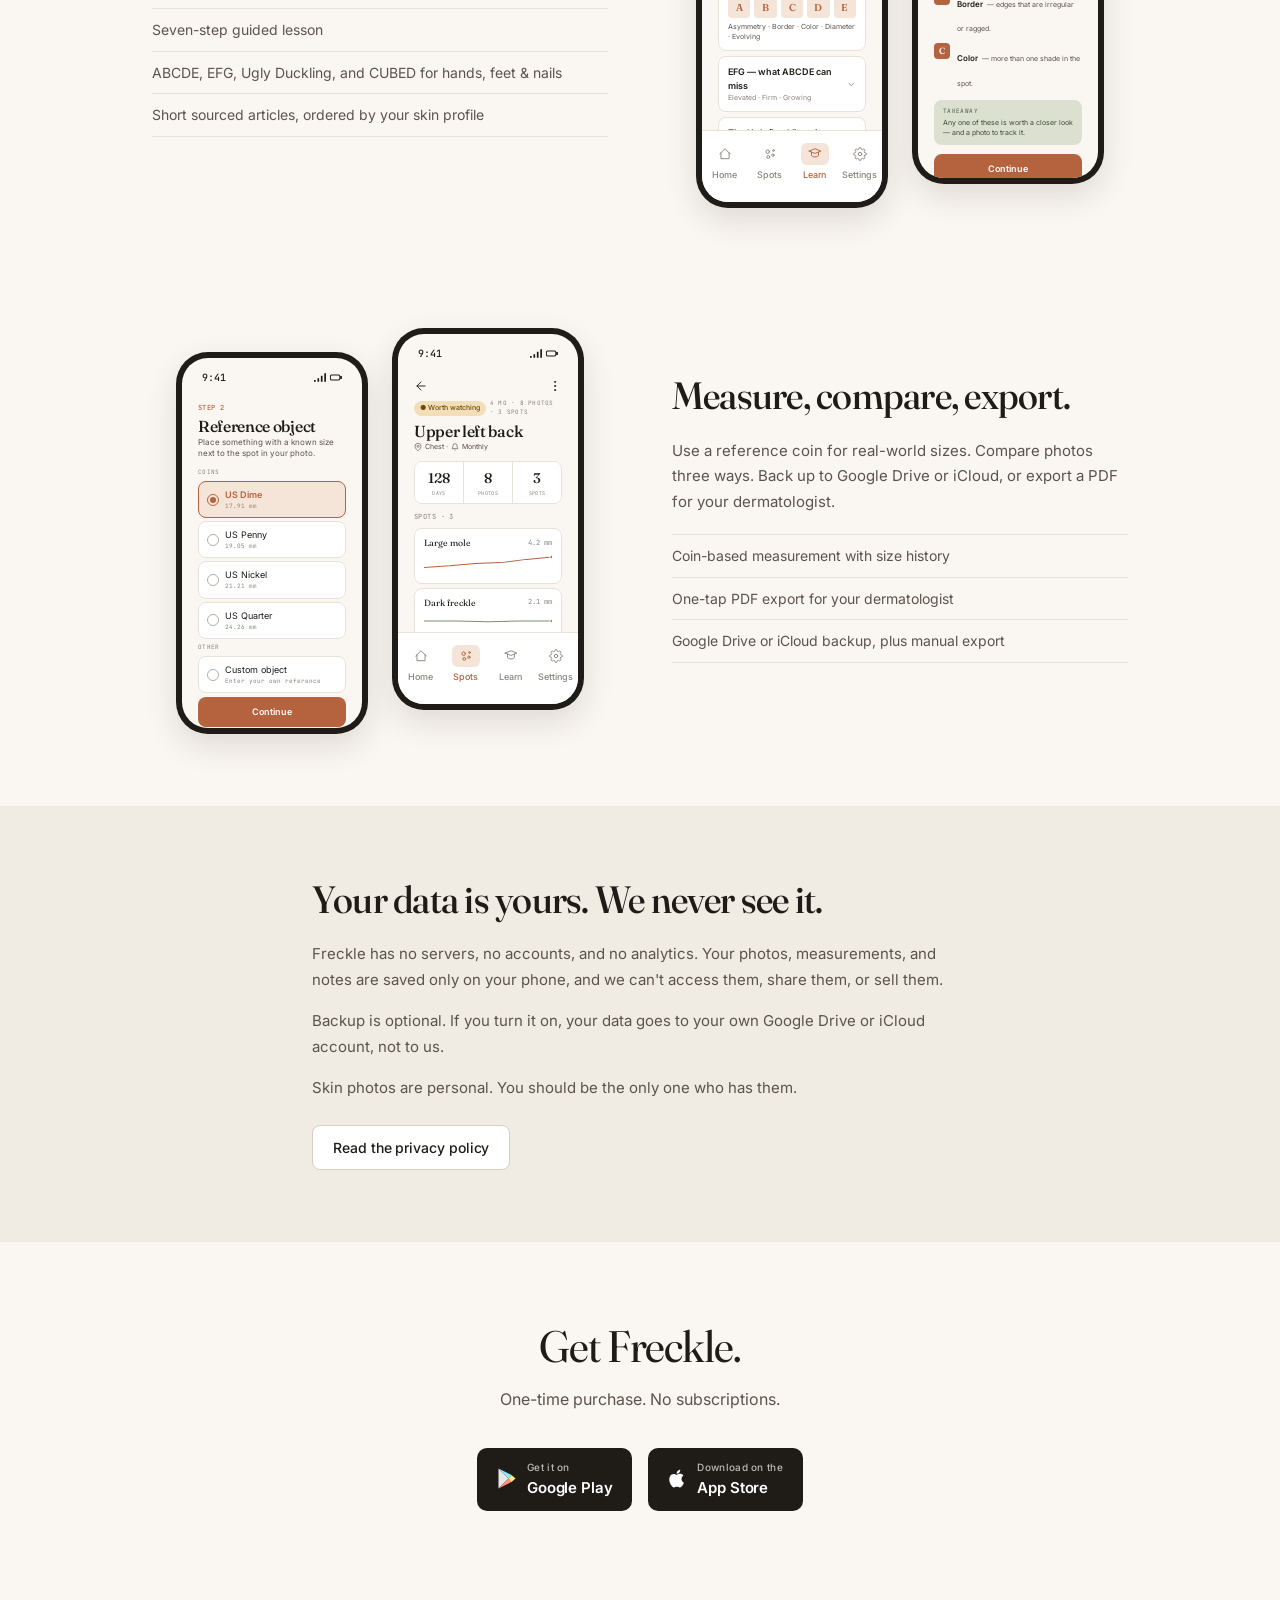
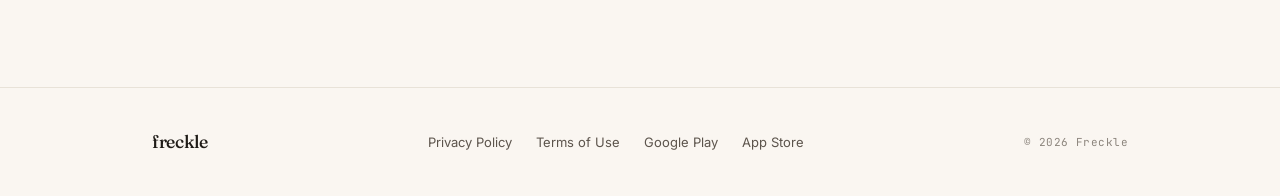
==== commit 860fa55c: "Split hero intro into paragraphs, fit phone mockups on narrow screens (#5) * Move maker note into th" ====
--- a/index.html
+++ b/index.html
@@ -39,6 +39,8 @@
       margin-bottom: 36px;
       max-width: 440px;
     }
+
+    .hero-sub:not(:last-of-type) { margin-bottom: 16px; }
 
     .hero-actions {
       display: flex;
@@ -774,7 +776,11 @@
 
       <h1 class="display hero-headline">Notice the things<br><em>worth noticing.</em></h1>
 
-      <p class="hero-sub">Keep an eye on moles and skin spots over time. Take consistent photos, measure changes, and learn what's worth mentioning to your doctor. Freckle was made by someone personally affected by skin cancer, who knows prevention and detection have to start early. Skin photos are personal. With no accounts and no servers, you're the only one who has them.</p>
+      <p class="hero-sub">Keep an eye on moles and skin spots over time. Take consistent photos, measure changes, and learn what's worth mentioning to your doctor.</p>
+
+      <p class="hero-sub">Freckle was made by someone personally affected by skin cancer, who knows prevention and detection have to start early.</p>
+
+      <p class="hero-sub">Skin photos are personal. With no accounts and no servers, you're the only one who has them.</p>
 
       <div class="hero-actions">
         <a href="https://play.google.com/store/apps/details?id=com.freckle.android" target="_blank" rel="noopener" class="btn-store">
